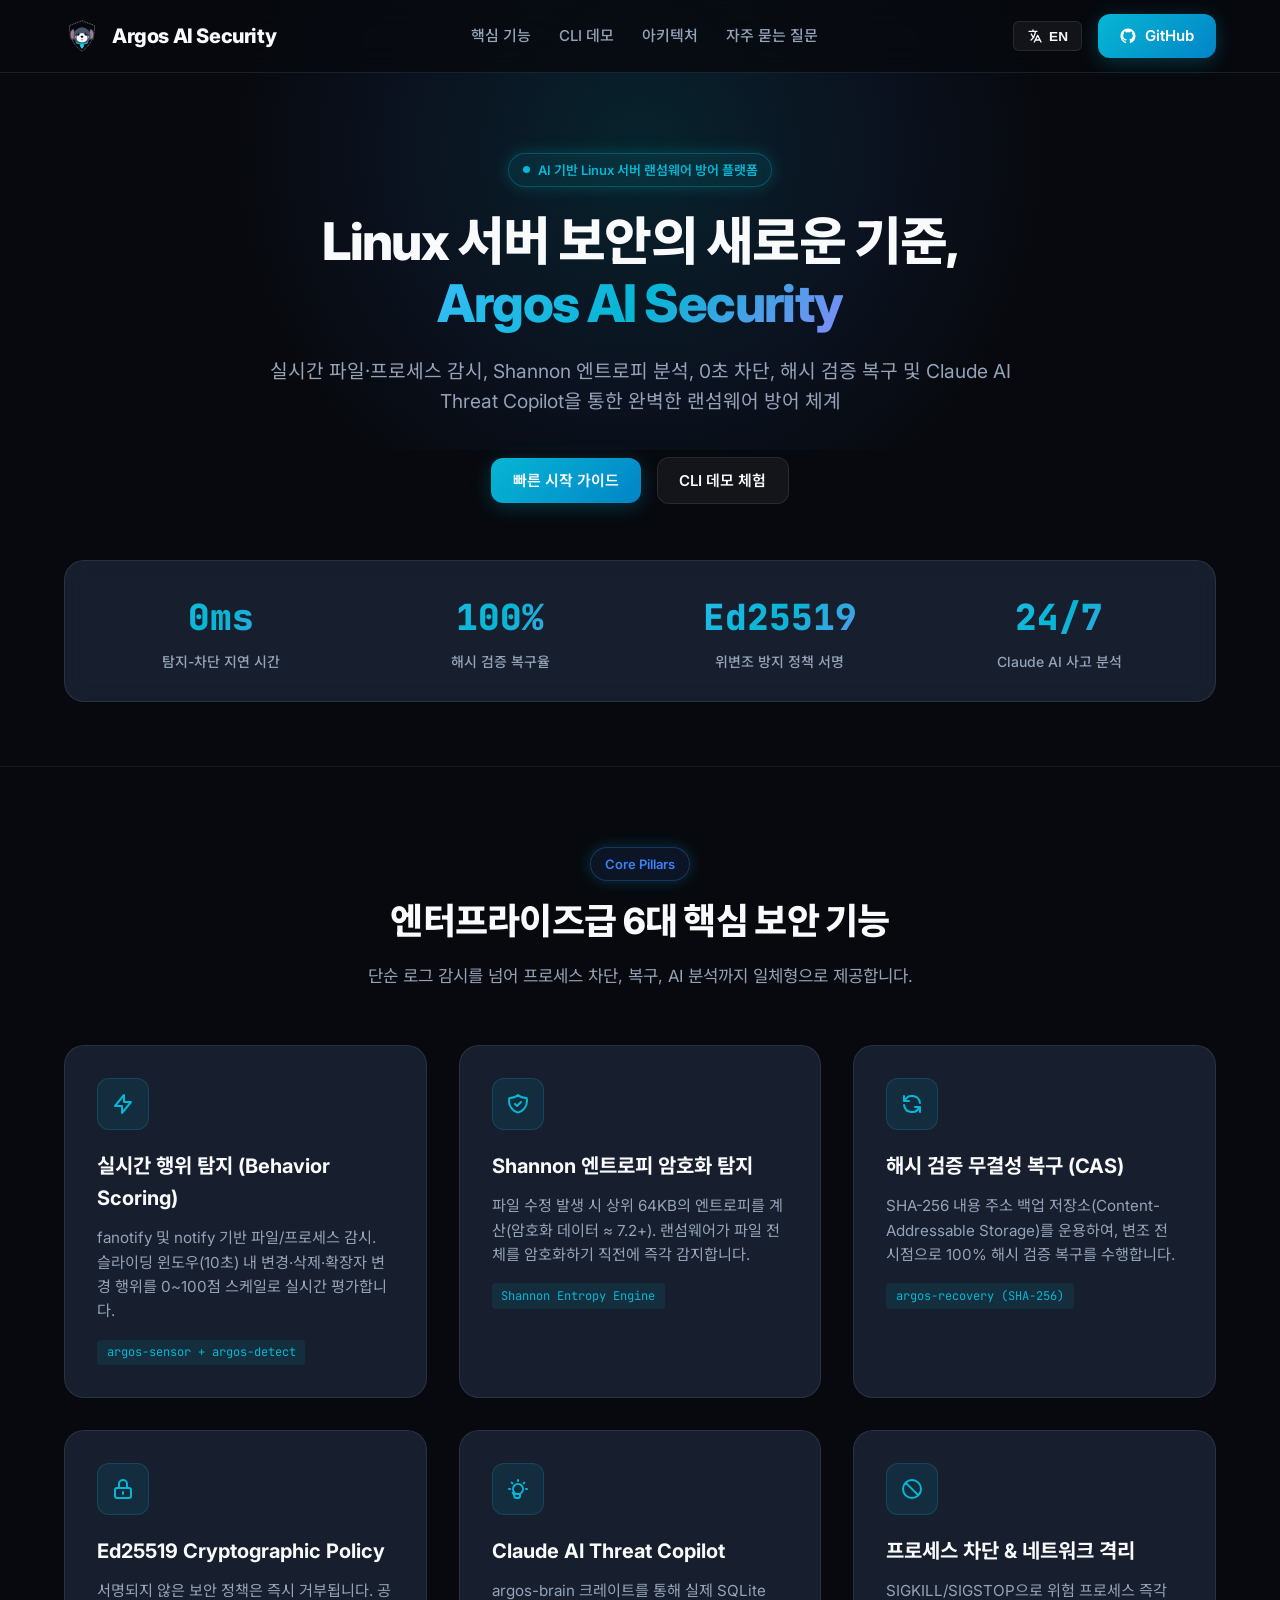
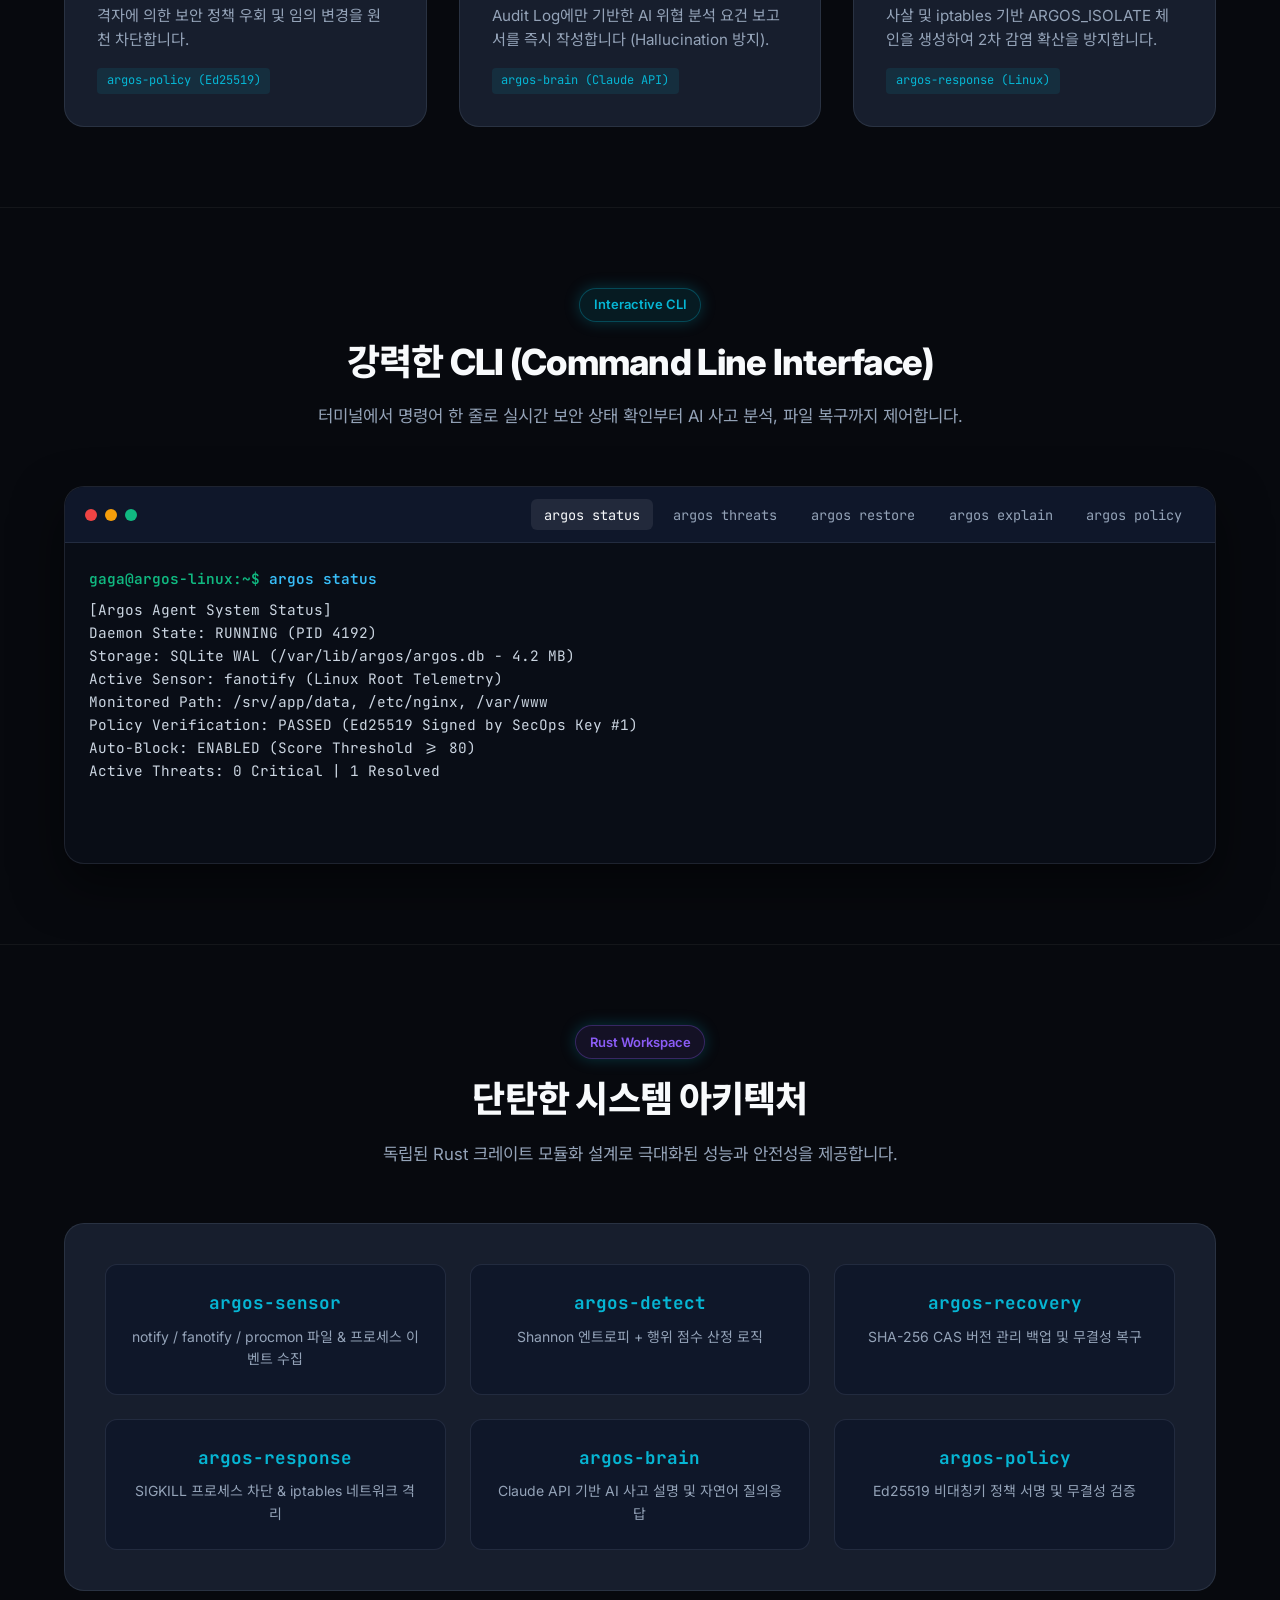
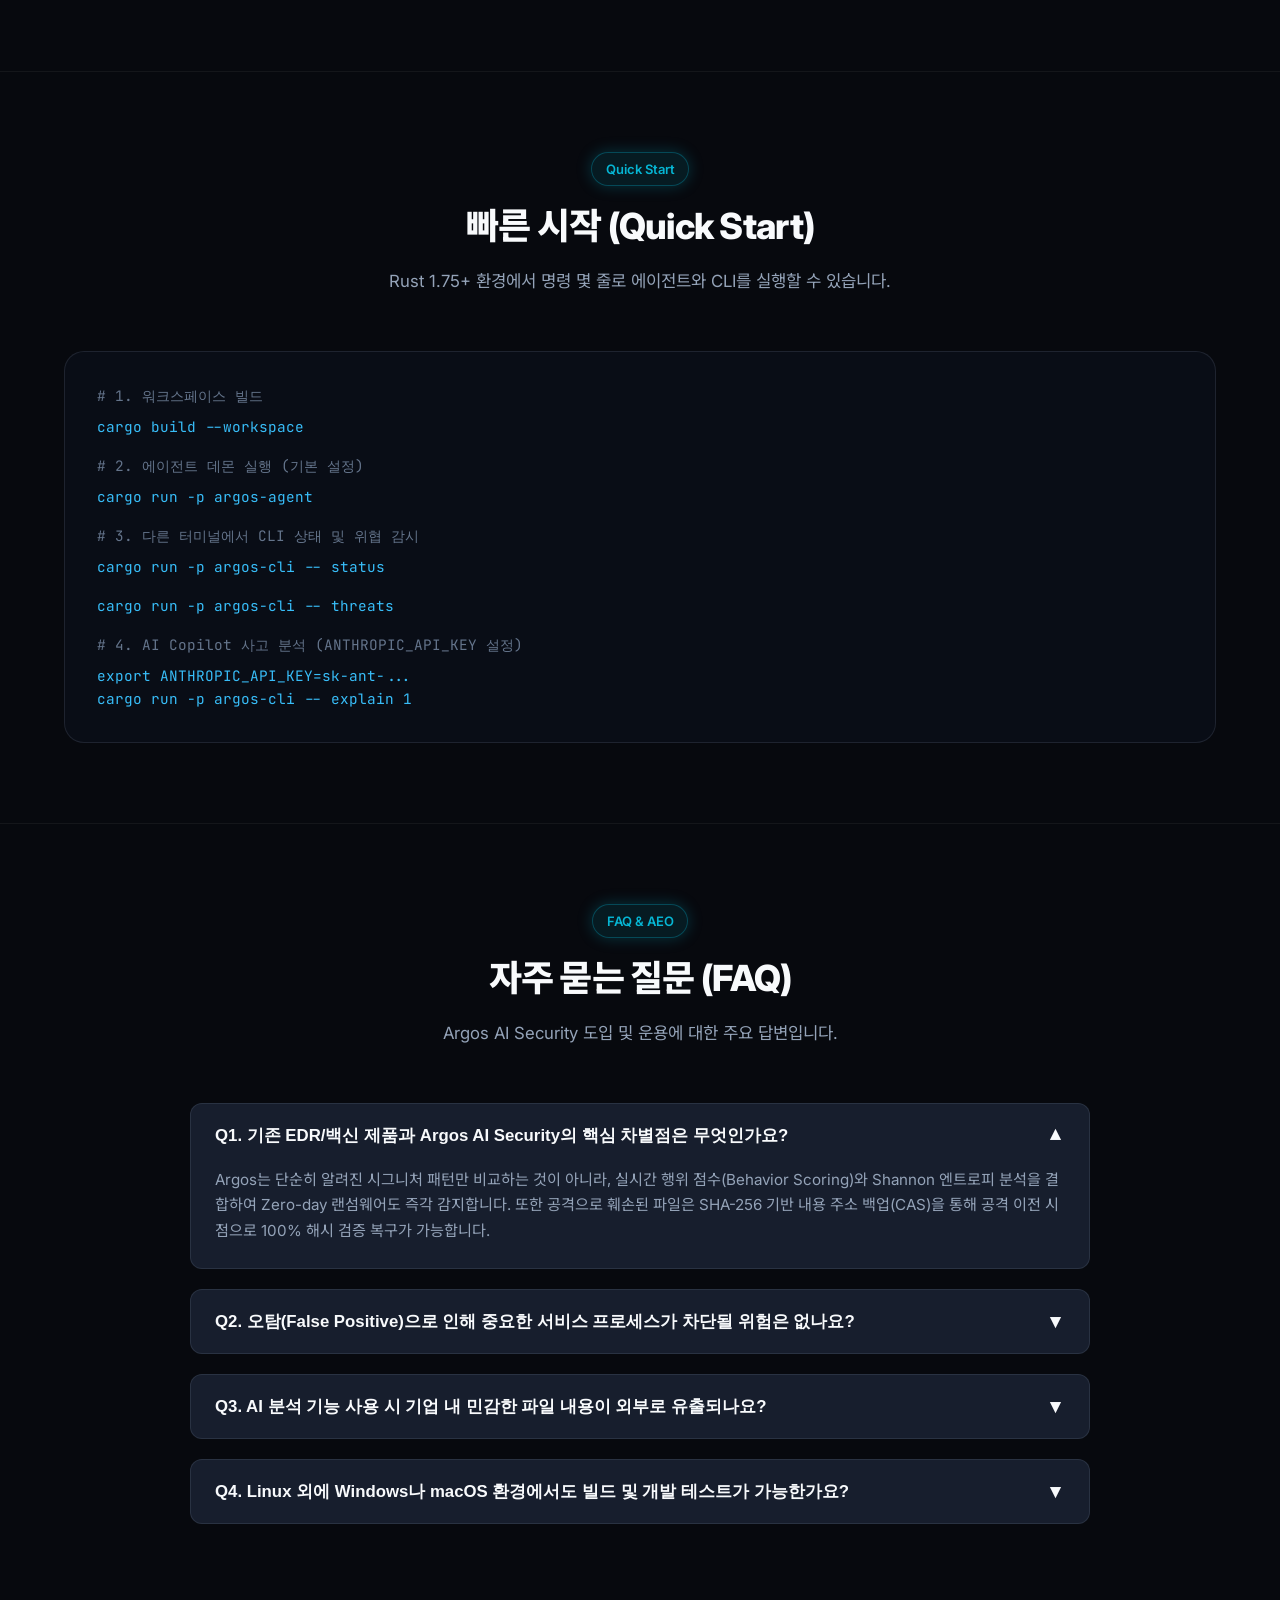
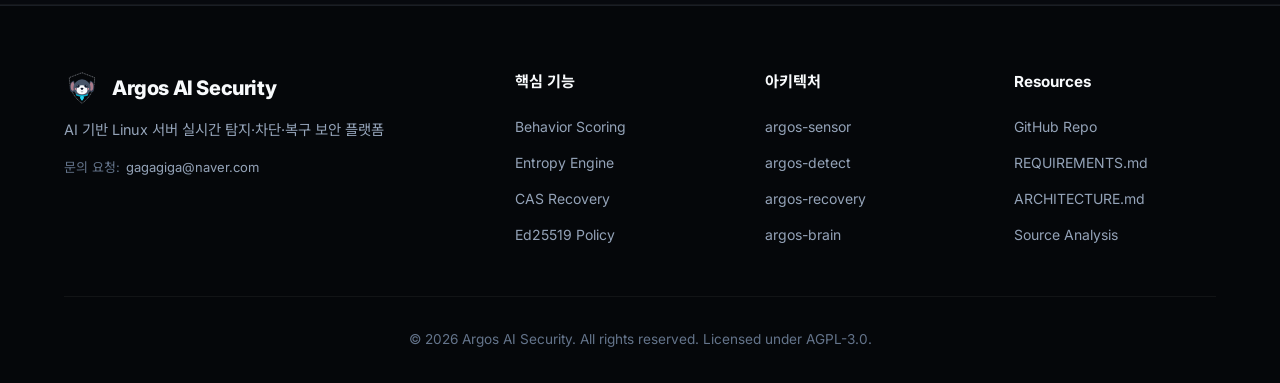
==== docs/index.html @ ebab9cae "feat(docs): add promotional landing page for GitHub Pages with SEO/AEO and multilingual support" ====
<!DOCTYPE html>
<html lang="ko">
<head>
  <meta charset="UTF-8">
  <meta name="viewport" content="width=device-width, initial-scale=1.0">
  
  <!-- Primary SEO Meta Tags -->
  <title>Argos AI Security | AI 기반 Linux 서버 보안 & 랜섬웨어 실시간 탐지·차단·복구 플랫폼</title>
  <meta name="title" content="Argos AI Security | AI 기반 Linux 서버 보안 & 랜섬웨어 실시간 탐지·차단·복구 플랫폼">
  <meta name="description" content="Argos AI Security는 실시간 행위 탐지, Shannon 엔트로피 분석, 해시 검증 무결성 복구, Ed25519 정책 서명 및 Claude AI Threat Copilot을 결합한 차세대 Linux 서버 보안 플랫폼입니다.">
  <meta name="keywords" content="Argos AI Security, Linux Server Security, Ransomware Defense, AI Cybersecurity, Behavior Scoring, Shannon Entropy, Content-Addressable Storage, Ed25519 Policy, Claude AI Copilot, Rust Security">
  <meta name="author" content="Argos AI Security Team">
  <meta name="robots" content="index, follow">
  <link rel="canonical" href="https://hkjang.github.io/ArgosAISecurity/">

  <!-- Favicon -->
  <link rel="icon" type="image/svg+xml" href="images/logo.svg">

  <!-- Open Graph / Facebook / LinkedIn (SEO) -->
  <meta property="og:type" content="website">
  <meta property="og:url" content="https://hkjang.github.io/ArgosAISecurity/">
  <meta property="og:title" content="Argos AI Security | AI 기반 Linux 서버 보안 & 랜섬웨어 실시간 탐지·차단·복구 플랫폼">
  <meta property="og:description" content="실시간 파일/프로세스 감시, Shannon 엔트로피 0초 탐지, 해시 검증 100% 복구 및 Claude AI Copilot 기반 Linux 서버 방어 시스템.">
  <meta property="og:image" content="https://hkjang.github.io/ArgosAISecurity/images/og-banner.jpg">
  <meta property="og:site_name" content="Argos AI Security">

  <!-- Twitter Card (SEO) -->
  <meta name="twitter:card" content="summary_large_image">
  <meta name="twitter:url" content="https://hkjang.github.io/ArgosAISecurity/">
  <meta name="twitter:title" content="Argos AI Security | AI 기반 Linux 서버 보안 플랫폼">
  <meta name="twitter:description" content="실시간 행위 탐지, Shannon 엔트로피 분석, 해시 검증 복구 및 Claude AI Threat Copilot으로 완벽한 랜섬웨어 방어를 구축하세요.">
  <meta name="twitter:image" content="https://hkjang.github.io/ArgosAISecurity/images/og-banner.jpg">

  <!-- Stylesheet -->
  <link rel="stylesheet" href="style.css">

  <!-- JSON-LD Structured Data (AEO & Search Engine Schema) -->
  <script type="application/ld+json">
  {
    "@context": "https://schema.org",
    "@graph": [
      {
        "@type": "SoftwareApplication",
        "name": "Argos AI Security",
        "operatingSystem": "Linux (Ubuntu, Debian, RHEL, CentOS, Rocky Linux)",
        "applicationCategory": "SecurityApplication",
        "description": "AI-powered Linux Server Security Platform for real-time ransomware detection, process termination, hash-verified file recovery, and AI copilot incident explanation.",
        "softwareVersion": "1.0.0",
        "license": "https://github.com/hkjang/ArgosAISecurity/blob/main/LICENSE",
        "offers": {
          "@type": "Offer",
          "price": "0",
          "priceCurrency": "USD"
        }
      },
      {
        "@type": "FAQPage",
        "mainEntity": [
          {
            "@type": "Question",
            "name": "기존 EDR/백신 제품과 Argos AI Security의 핵심 차별점은 무엇인가요?",
            "acceptedAnswer": {
              "@type": "Answer",
              "text": "Argos는 정적 시그니처 비교에 의존하지 않고, 실시간 행위 점수(Behavior Scoring)와 Shannon 엔트로피 분석을 결합하여 Zero-day 랜섬웨어도 즉각 감지합니다. 또한 변조된 파일은 SHA-256 CAS 저장소를 통해 변조 전 시점으로 100% 해시 검증 복구가 가능합니다."
            }
          },
          {
            "@type": "Question",
            "name": "오탐(False Positive)으로 인한 서비스 중단 방지 대책은 무엇인가요?",
            "acceptedAnswer": {
              "@type": "Answer",
              "text": "기본 설정은 auto_block=false(Dry-run)이며, 위험 점수가 80점 이상이고 검증된 PID가 식별된 경우에만 차단 조치가 실행됩니다. 시스템 핵심 PID 0에 대한 시그널 전송은 원천 차단됩니다."
            }
          },
          {
            "@type": "Question",
            "name": "AI 분석 기능 시 기업 내부 민감 데이터 유출 위험은 없나요?",
            "acceptedAnswer": {
              "@type": "Answer",
              "text": "argos-brain 모듈은 파일 본문 내용이 아닌 SQLite 감사 로그의 이벤트 유형, 변경 건수, 엔트로피 점수 등 메타데이터만을 요약하여 Claude API에 제공하므로 민감 정보 유출 위험이 없습니다."
            }
          }
        ]
      },
      {
        "@type": "Organization",
        "name": "Argos AI Security",
        "url": "https://hkjang.github.io/ArgosAISecurity/",
        "logo": "https://hkjang.github.io/ArgosAISecurity/images/logo.svg",
        "contactPoint": {
          "@type": "ContactPoint",
          "email": "gagagiga@naver.com",
          "contactType": "technical support"
        }
      }
    ]
  }
  </script>
</head>
<body>

  <!-- Glowing Background Effect -->
  <div class="bg-glow"></div>

  <!-- Header / Navigation -->
  <header>
    <div class="container nav-container">
      <a href="#" class="brand">
        <img src="images/logo.svg" alt="Argos AI Security Logo" width="36" height="36">
        <span>Argos AI Security</span>
      </a>

      <nav>
        <ul class="nav-links">
          <li><a href="#features" data-i18n="nav_features">핵심 기능</a></li>
          <li><a href="#cli-demo" data-i18n="nav_cli">CLI 데모</a></li>
          <li><a href="#architecture" data-i18n="nav_architecture">아키텍처</a></li>
          <li><a href="#faq" data-i18n="nav_faq">자주 묻는 질문</a></li>
        </ul>
      </nav>

      <div class="nav-actions">
        <button id="btn-lang-toggle" class="btn-lang" title="Toggle Language (KR / EN)">
          <svg width="16" height="16" fill="none" stroke="currentColor" viewBox="0 0 24 24"><path stroke-linecap="round" stroke-linejoin="round" stroke-width="2" d="M3 5h12M9 3v2m1.048 9.5A18.022 18.022 0 016.412 9m6.088 9h7M11 21l5-10 5 10M12.751 5C11.783 11.37 9.198 15.358 6 18.15"></path></svg>
          <span id="lang-text">EN</span>
        </button>
        <a href="https://github.com/hkjang/ArgosAISecurity" target="_blank" rel="noopener" class="btn-primary">
          <svg width="18" height="18" fill="currentColor" viewBox="0 0 24 24"><path fill-rule="evenodd" clip-rule="evenodd" d="M12 2C6.477 2 2 6.484 2 12.017c0 4.425 2.865 8.18 6.839 9.504.5.092.682-.217.682-.483 0-.237-.008-.868-.013-1.703-2.782.605-3.369-1.343-3.369-1.343-.454-1.158-1.11-1.466-1.11-1.466-.908-.62.069-.608.069-.608 1.003.07 1.53 1.032 1.53 1.032.892 1.53 2.341 1.088 2.91.832.092-.647.35-1.088.636-1.338-2.22-.253-4.555-1.113-4.555-4.951 0-1.093.39-1.988 1.029-2.688-.103-.253-.446-1.272.098-2.65 0 0 .84-.27 2.75 1.026A9.564 9.564 0 0112 6.844c.85.004 1.705.115 2.504.337 1.909-1.296 2.747-1.027 2.747-1.027.546 1.379.202 2.398.1 2.651.64.7 1.028 1.595 1.028 2.688 0 3.848-2.339 4.695-4.566 4.943.359.309.678.92.678 1.855 0 1.338-.012 2.419-.012 2.747 0 .268.18.58.688.482A10.019 10.019 0 0022 12.017C22 6.484 17.522 2 12 2z"></path></svg>
          GitHub
        </a>
      </div>
    </div>
  </header>

  <!-- Hero Section -->
  <main>
    <section class="hero">
      <div class="container">
        <div class="badge">
          <span class="badge-dot"></span>
          <span data-i18n="hero_badge">AI 기반 Linux 서버 랜섬웨어 방어 플랫폼</span>
        </div>

        <h1 data-i18n="hero_title">
          Linux 서버 보안의 새로운 기준,<br>
          <span class="text-gradient">Argos AI Security</span>
        </h1>

        <p class="subtitle" data-i18n="hero_subtitle">
          실시간 파일·프로세스 감시, Shannon 엔트로피 분석, 0초 차단, 해시 검증 복구 및 Claude AI Threat Copilot을 통한 완벽한 랜섬웨어 방어 체계
        </p>

        <div class="hero-cta">
          <a href="#quickstart" class="btn-primary" data-i18n="btn_quickstart">빠른 시작 가이드</a>
          <a href="#cli-demo" class="btn-secondary" data-i18n="btn_demo">CLI 데모 체험</a>
        </div>

        <!-- Metrics Bar -->
        <div class="metrics-bar">
          <div class="metric-item">
            <div class="metric-value text-gradient" data-i18n="metric_time">0ms</div>
            <div class="metric-label" data-i18n="metric_time_label">탐지-차단 지연 시간</div>
          </div>
          <div class="metric-item">
            <div class="metric-value text-gradient" data-i18n="metric_recovery">100%</div>
            <div class="metric-label" data-i18n="metric_recovery_label">해시 검증 복구율</div>
          </div>
          <div class="metric-item">
            <div class="metric-value text-gradient" data-i18n="metric_policy">Ed25519</div>
            <div class="metric-label" data-i18n="metric_policy_label">위변조 방지 정책 서명</div>
          </div>
          <div class="metric-item">
            <div class="metric-value text-gradient" data-i18n="metric_ai">24/7</div>
            <div class="metric-label" data-i18n="metric_ai_label">Claude AI 사고 분석</div>
          </div>
        </div>
      </div>
    </section>

    <!-- Core Features Grid Section -->
    <section id="features">
      <div class="container">
        <div class="section-header">
          <span class="badge" style="background: rgba(59, 130, 246, 0.1); color: var(--secondary); border-color: rgba(59, 130, 246, 0.3);">Core Pillars</span>
          <h2 class="section-title" data-i18n="sec_features_title">엔터프라이즈급 6대 핵심 보안 기능</h2>
          <p class="section-desc" data-i18n="sec_features_desc">단순 로그 감시를 넘어 프로세스 차단, 복구, AI 분석까지 일체형으로 제공합니다.</p>
        </div>

        <div class="features-grid">
          <!-- Feature 1 -->
          <div class="feature-card">
            <div class="feature-icon">
              <svg width="24" height="24" fill="none" stroke="currentColor" viewBox="0 0 24 24"><path stroke-linecap="round" stroke-linejoin="round" stroke-width="2" d="M13 10V3L4 14h7v7l9-11h-7z"></path></svg>
            </div>
            <h3 data-i18n="feat1_title">실시간 행위 탐지 (Behavior Scoring)</h3>
            <p data-i18n="feat1_desc">fanotify 및 notify 기반 파일/프로세스 감시. 슬라이딩 윈도우(10초) 내 변경·삭제·확장자 변경 행위를 0~100점 스케일로 실시간 평가합니다.</p>
            <span class="feature-tag">argos-sensor + argos-detect</span>
          </div>

          <!-- Feature 2 -->
          <div class="feature-card">
            <div class="feature-icon">
              <svg width="24" height="24" fill="none" stroke="currentColor" viewBox="0 0 24 24"><path stroke-linecap="round" stroke-linejoin="round" stroke-width="2" d="M9 12l2 2 4-4m5.618-4.016A11.955 11.955 0 0112 2.944a11.955 11.955 0 01-8.618 3.04A12.02 12.02 0 003 9c0 5.591 3.824 10.29 9 11.622 5.176-1.332 9-6.03 9-11.622 0-1.042-.133-2.052-.382-3.016z"></path></svg>
            </div>
            <h3 data-i18n="feat2_title">Shannon 엔트로피 암호화 탐지</h3>
            <p data-i18n="feat2_desc">파일 수정 발생 시 상위 64KB의 엔트로피를 계산(암호화 데이터 ≈ 7.2+). 랜섬웨어가 파일 전체를 암호화하기 직전에 즉각 감지합니다.</p>
            <span class="feature-tag">Shannon Entropy Engine</span>
          </div>

          <!-- Feature 3 -->
          <div class="feature-card">
            <div class="feature-icon">
              <svg width="24" height="24" fill="none" stroke="currentColor" viewBox="0 0 24 24"><path stroke-linecap="round" stroke-linejoin="round" stroke-width="2" d="M4 4v5h.582m15.356 2A8.001 8.001 0 004.582 9m0 0H9m11 11v-5h-.581m0 0a8.003 8.003 0 01-15.357-2m15.357 2H15"></path></svg>
            </div>
            <h3 data-i18n="feat3_title">해시 검증 무결성 복구 (CAS)</h3>
            <p data-i18n="feat3_desc">SHA-256 내용 주소 백업 저장소(Content-Addressable Storage)를 운용하여, 변조 전 시점으로 100% 해시 검증 복구를 수행합니다.</p>
            <span class="feature-tag">argos-recovery (SHA-256)</span>
          </div>

          <!-- Feature 4 -->
          <div class="feature-card">
            <div class="feature-icon">
              <svg width="24" height="24" fill="none" stroke="currentColor" viewBox="0 0 24 24"><path stroke-linecap="round" stroke-linejoin="round" stroke-width="2" d="M12 15v2m-6 4h12a2 2 0 002-2v-6a2 2 0 00-2-2H6a2 2 0 00-2 2v6a2 2 0 002 2zm10-10V7a4 4 0 00-8 0v4h8z"></path></svg>
            </div>
            <h3 data-i18n="feat4_title">Ed25519 Cryptographic Policy</h3>
            <p data-i18n="feat4_desc">서명되지 않은 보안 정책은 즉시 거부됩니다. 공격자에 의한 보안 정책 우회 및 임의 변경을 원천 차단합니다.</p>
            <span class="feature-tag">argos-policy (Ed25519)</span>
          </div>

          <!-- Feature 5 -->
          <div class="feature-card">
            <div class="feature-icon">
              <svg width="24" height="24" fill="none" stroke="currentColor" viewBox="0 0 24 24"><path stroke-linecap="round" stroke-linejoin="round" stroke-width="2" d="M9.663 17h4.673M12 3v1m6.364 1.636l-.707.707M21 12h-1M4 12H3m3.343-5.657l-.707-.707m2.828 9.9a5 5 0 117.072 0l-.548.547A3.374 3.374 0 0014 18.469V19a2 2 0 01-2 2h-1.686a2 2 0 01-1.996-1.854l-.066-.677a3.374 3.374 0 00-1.042-2.127l-.547-.547z"></path></svg>
            </div>
            <h3 data-i18n="feat5_title">Claude AI Threat Copilot</h3>
            <p data-i18n="feat5_desc">argos-brain 크레이트를 통해 실제 SQLite Audit Log에만 기반한 AI 위협 분석 요건 보고서를 즉시 작성합니다 (Hallucination 방지).</p>
            <span class="feature-tag">argos-brain (Claude API)</span>
          </div>

          <!-- Feature 6 -->
          <div class="feature-card">
            <div class="feature-icon">
              <svg width="24" height="24" fill="none" stroke="currentColor" viewBox="0 0 24 24"><path stroke-linecap="round" stroke-linejoin="round" stroke-width="2" d="M18.364 18.364A9 9 0 005.636 5.636m12.728 12.728A9 9 0 015.636 5.636m12.728 12.728L5.636 5.636"></path></svg>
            </div>
            <h3 data-i18n="feat6_title">프로세스 차단 & 네트워크 격리</h3>
            <p data-i18n="feat6_desc">SIGKILL/SIGSTOP으로 위험 프로세스 즉각 사살 및 iptables 기반 ARGOS_ISOLATE 체인을 생성하여 2차 감염 확산을 방지합니다.</p>
            <span class="feature-tag">argos-response (Linux)</span>
          </div>
        </div>
      </div>
    </section>

    <!-- Interactive CLI Simulator Section -->
    <section id="cli-demo">
      <div class="container">
        <div class="section-header">
          <span class="badge">Interactive CLI</span>
          <h2 class="section-title" data-i18n="sec_cli_title">강력한 CLI (Command Line Interface)</h2>
          <p class="section-desc" data-i18n="sec_cli_desc">터미널에서 명령어 한 줄로 실시간 보안 상태 확인부터 AI 사고 분석, 파일 복구까지 제어합니다.</p>
        </div>

        <div class="cli-container">
          <div class="cli-header">
            <div class="window-dots">
              <span class="dot red"></span>
              <span class="dot yellow"></span>
              <span class="dot green"></span>
            </div>
            <div class="cli-tabs">
              <button class="cli-tab active" data-cli="status">argos status</button>
              <button class="cli-tab" data-cli="threats">argos threats</button>
              <button class="cli-tab" data-cli="restore">argos restore</button>
              <button class="cli-tab" data-cli="explain">argos explain</button>
              <button class="cli-tab" data-cli="policy">argos policy</button>
            </div>
          </div>

          <div class="cli-body" id="cli-output-container">
            <div><span class="cli-prompt">gaga@argos-linux:~$</span> <span class="cli-cmd">argos status</span></div>
            <div class="cli-output">[Argos Agent System Status]
Daemon State: RUNNING (PID 4192)
Storage: SQLite WAL (/var/lib/argos/argos.db - 4.2 MB)
Active Sensor: fanotify (Linux Root Telemetry)
Monitored Path: /srv/app/data, /etc/nginx, /var/www
Policy Verification: PASSED (Ed25519 Signed by SecOps Key #1)
Auto-Block: ENABLED (Score Threshold >= 80)
Active Threats: 0 Critical | 1 Resolved</div>
          </div>
        </div>
      </div>
    </section>

    <!-- System Architecture Diagram Section -->
    <section id="architecture">
      <div class="container">
        <div class="section-header">
          <span class="badge" style="background: rgba(139, 92, 246, 0.1); color: var(--accent-purple); border-color: rgba(139, 92, 246, 0.3);">Rust Workspace</span>
          <h2 class="section-title" data-i18n="sec_arch_title">탄탄한 시스템 아키텍처</h2>
          <p class="section-desc" data-i18n="sec_arch_desc">독립된 Rust 크레이트 모듈화 설계로 극대화된 성능과 안전성을 제공합니다.</p>
        </div>

        <div class="arch-diagram">
          <div class="arch-node">
            <h4 data-i18n="arch_sensor">argos-sensor</h4>
            <p data-i18n="arch_sensor_desc">notify / fanotify / procmon 파일 & 프로세스 이벤트 수집</p>
          </div>

          <div class="arch-node">
            <h4 data-i18n="arch_detect">argos-detect</h4>
            <p data-i18n="arch_detect_desc">Shannon 엔트로피 + 행위 점수 산정 로직</p>
          </div>

          <div class="arch-node">
            <h4 data-i18n="arch_recovery">argos-recovery</h4>
            <p data-i18n="arch_recovery_desc">SHA-256 CAS 버전 관리 백업 및 무결성 복구</p>
          </div>

          <div class="arch-node">
            <h4 data-i18n="arch_response">argos-response</h4>
            <p data-i18n="arch_response_desc">SIGKILL 프로세스 차단 & iptables 네트워크 격리</p>
          </div>

          <div class="arch-node">
            <h4 data-i18n="arch_brain">argos-brain</h4>
            <p data-i18n="arch_brain_desc">Claude API 기반 AI 사고 설명 및 자연어 질의응답</p>
          </div>

          <div class="arch-node">
            <h4 data-i18n="arch_policy">argos-policy</h4>
            <p data-i18n="arch_policy_desc">Ed25519 비대칭키 정책 서명 및 무결성 검증</p>
          </div>
        </div>
      </div>
    </section>

    <!-- Quickstart Code Section -->
    <section id="quickstart">
      <div class="container">
        <div class="section-header">
          <span class="badge">Quick Start</span>
          <h2 class="section-title">빠른 시작 (Quick Start)</h2>
          <p class="section-desc">Rust 1.75+ 환경에서 명령 몇 줄로 에이전트와 CLI를 실행할 수 있습니다.</p>
        </div>

        <div style="background: #090d16; border: 1px solid var(--border-color); border-radius: var(--radius-lg); padding: 2rem; font-family: var(--font-mono); font-size: 0.9rem; color: #e2e8f0; overflow-x: auto;">
          <div style="color: var(--text-dim); margin-bottom: 0.5rem;"># 1. 워크스페이스 빌드</div>
          <div style="color: #38bdf8; margin-bottom: 1rem;">cargo build --workspace</div>

          <div style="color: var(--text-dim); margin-bottom: 0.5rem;"># 2. 에이전트 데몬 실행 (기본 설정)</div>
          <div style="color: #38bdf8; margin-bottom: 1rem;">cargo run -p argos-agent</div>

          <div style="color: var(--text-dim); margin-bottom: 0.5rem;"># 3. 다른 터미널에서 CLI 상태 및 위협 감시</div>
          <div style="color: #38bdf8; margin-bottom: 1rem;">cargo run -p argos-cli -- status</div>
          <div style="color: #38bdf8; margin-bottom: 1rem;">cargo run -p argos-cli -- threats</div>

          <div style="color: var(--text-dim); margin-bottom: 0.5rem;"># 4. AI Copilot 사고 분석 (ANTHROPIC_API_KEY 설정)</div>
          <div style="color: #38bdf8;">export ANTHROPIC_API_KEY=sk-ant-...</div>
          <div style="color: #38bdf8;">cargo run -p argos-cli -- explain 1</div>
        </div>
      </div>
    </section>

    <!-- FAQ Accordion Section (AEO Target) -->
    <section id="faq">
      <div class="container">
        <div class="section-header">
          <span class="badge">FAQ & AEO</span>
          <h2 class="section-title" data-i18n="sec_faq_title">자주 묻는 질문 (FAQ)</h2>
          <p class="section-desc" data-i18n="sec_faq_desc">Argos AI Security 도입 및 운용에 대한 주요 답변입니다.</p>
        </div>

        <div class="faq-grid">
          <!-- Q1 -->
          <div class="faq-item active">
            <button class="faq-question">
              <span data-i18n="faq1_q">Q1. 기존 EDR/백신 제품과 Argos AI Security의 핵심 차별점은 무엇인가요?</span>
              <span class="faq-icon">▼</span>
            </button>
            <div class="faq-answer" data-i18n="faq1_a">
              Argos는 단순히 알려진 시그니처 패턴만 비교하는 것이 아니라, 실시간 행위 점수(Behavior Scoring)와 Shannon 엔트로피 분석을 결합하여 Zero-day 랜섬웨어도 즉각 감지합니다. 또한 공격으로 훼손된 파일은 SHA-256 기반 내용 주소 백업(CAS)을 통해 공격 이전 시점으로 100% 해시 검증 복구가 가능합니다.
            </div>
          </div>

          <!-- Q2 -->
          <div class="faq-item">
            <button class="faq-question">
              <span data-i18n="faq2_q">Q2. 오탐(False Positive)으로 인해 중요한 서비스 프로세스가 차단될 위험은 없나요?</span>
              <span class="faq-icon">▼</span>
            </button>
            <div class="faq-answer" data-i18n="faq2_a">
              Argos는 안정성을 최우선으로 설계되었습니다. 기본 정책은 auto_block=false(Dry-run 모드)이며, 오탐 방지를 위해 위험 점수가 80점 이상이고 확실한 원인 pid가 식별된 경우에만 차단 조치를 수행합니다. 또한 시스템 핵심 프로세스(pid 0 등)에 대한 시그널 전송은 원천적으로 거부됩니다.
            </div>
          </div>

          <!-- Q3 -->
          <div class="faq-item">
            <button class="faq-question">
              <span data-i18n="faq3_q">Q3. AI 분석 기능 사용 시 기업 내 민감한 파일 내용이 외부로 유출되나요?</span>
              <span class="faq-icon">▼</span>
            </button>
            <div class="faq-answer" data-i18n="faq3_a">
              전혀 유출되지 않습니다. argos-brain 크레이트는 실제 파일 내용이 아닌, SQLite 감사 로그에 기록된 파일 이벤트 유형, 변경 비율, 엔트로피 점수 등 메타데이터만을 요약하여 Claude API로 전달합니다 (Hallucination 방지 및 보안 준수).
            </div>
          </div>

          <!-- Q4 -->
          <div class="faq-item">
            <button class="faq-question">
              <span data-i18n="faq4_q">Q4. Linux 외에 Windows나 macOS 환경에서도 빌드 및 개발 테스트가 가능한가요?</span>
              <span class="faq-icon">▼</span>
            </button>
            <div class="faq-answer" data-i18n="faq4_a">
              네, 전체 워크스페이스는 Windows/macOS 환경에서도 컴파일 및 테스트가 지원됩니다. 크로스 플랫폼 파일 센서(notify)가 제공되며, Linux 전용 기능(fanotify, process kill, iptables)은 #[cfg(target_os = "linux")]로 안전하게 격리되어 있습니다.
            </div>
          </div>
        </div>
      </div>
    </section>
  </main>

  <!-- Footer & Contact Section -->
  <footer>
    <div class="container">
      <div class="footer-grid">
        <div class="footer-brand">
          <a href="#" class="brand">
            <img src="images/logo.svg" alt="Argos AI Security Logo" width="32" height="32">
            <span>Argos AI Security</span>
          </a>
          <p data-i18n="footer_tagline">AI 기반 Linux 서버 실시간 탐지·차단·복구 보안 플랫폼</p>
          
          <!-- Subtle Contact Link requested by user -->
          <div class="contact-inquiry">
            <span data-i18n="footer_quick_inquiry">문의 요청:</span>
            <a href="mailto:gagagiga@naver.com">gagagiga@naver.com</a>
          </div>
        </div>

        <div class="footer-col">
          <h5 data-i18n="nav_features">핵심 기능</h5>
          <ul class="footer-links">
            <li><a href="#features">Behavior Scoring</a></li>
            <li><a href="#features">Entropy Engine</a></li>
            <li><a href="#features">CAS Recovery</a></li>
            <li><a href="#features">Ed25519 Policy</a></li>
          </ul>
        </div>

        <div class="footer-col">
          <h5 data-i18n="nav_architecture">아키텍처</h5>
          <ul class="footer-links">
            <li><a href="#architecture">argos-sensor</a></li>
            <li><a href="#architecture">argos-detect</a></li>
            <li><a href="#architecture">argos-recovery</a></li>
            <li><a href="#architecture">argos-brain</a></li>
          </ul>
        </div>

        <div class="footer-col">
          <h5>Resources</h5>
          <ul class="footer-links">
            <li><a href="https://github.com/hkjang/ArgosAISecurity" target="_blank" rel="noopener">GitHub Repo</a></li>
            <li><a href="REQUIREMENTS.md" target="_blank">REQUIREMENTS.md</a></li>
            <li><a href="ARCHITECTURE.md" target="_blank">ARCHITECTURE.md</a></li>
            <li><a href="SOURCE_CODE_ANALYSIS.md" target="_blank">Source Analysis</a></li>
          </ul>
        </div>
      </div>

      <div class="footer-bottom">
        <p data-i18n="footer_rights">© 2026 Argos AI Security. All rights reserved. Licensed under AGPL-3.0.</p>
      </div>
    </div>
  </footer>

  <!-- App Script -->
  <script src="app.js"></script>
</body>
</html>
---- docs/style.css ----
/* Argos AI Security - Promotional & Documentation Stylesheet */
@import url('https://fonts.googleapis.com/css2?family=Inter:wght@300;400;500;600;700;800&family=JetBrains+Mono:wght@400;500;600&family=Noto+Sans+KR:wght@300;400;500;700;800&display=swap');

:root {
  --bg-dark: #07090e;
  --bg-surface: #0f172a;
  --bg-card: rgba(30, 41, 59, 0.7);
  --bg-card-hover: rgba(47, 63, 90, 0.8);
  --border-color: rgba(148, 163, 184, 0.15);
  --border-glow: rgba(6, 182, 212, 0.4);
  
  --primary: #06b6d4;
  --primary-glow: rgba(6, 182, 212, 0.25);
  --primary-hover: #22d3ee;
  
  --secondary: #3b82f6;
  --secondary-glow: rgba(59, 130, 246, 0.25);
  
  --accent-green: #10b981;
  --accent-red: #f43f5e;
  --accent-purple: #8b5cf6;
  --accent-amber: #f59e0b;

  --text-main: #f8fafc;
  --text-muted: #94a3b8;
  --text-dim: #64748b;
  
  --font-sans: 'Inter', 'Noto Sans KR', -apple-system, BlinkMacSystemFont, sans-serif;
  --font-mono: 'JetBrains Mono', monospace;

  --max-width: 1200px;
  --radius-sm: 6px;
  --radius-md: 12px;
  --radius-lg: 20px;
  --transition: all 0.3s cubic-bezier(0.4, 0, 0.2, 1);
}

/* Light Theme Variables */
[data-theme="light"] {
  --bg-dark: #f8fafc;
  --bg-surface: #ffffff;
  --bg-card: rgba(241, 245, 249, 0.8);
  --bg-card-hover: rgba(226, 232, 240, 0.9);
  --border-color: rgba(100, 116, 139, 0.2);
  --text-main: #0f172a;
  --text-muted: #475569;
  --text-dim: #94a3b8;
}

* {
  margin: 0;
  padding: 0;
  box-sizing: border-box;
}

html {
  scroll-behavior: smooth;
  font-size: 16px;
}

body {
  font-family: var(--font-sans);
  background-color: var(--bg-dark);
  color: var(--text-main);
  line-height: 1.6;
  overflow-x: hidden;
  position: relative;
}

/* Background Glowing Elements */
.bg-glow {
  position: absolute;
  top: -150px;
  left: 50%;
  transform: translateX(-50%);
  width: 1000px;
  height: 600px;
  background: radial-gradient(circle, rgba(6, 182, 212, 0.15) 0%, rgba(59, 130, 246, 0.08) 40%, rgba(7, 9, 14, 0) 70%);
  pointer-events: none;
  z-index: 0;
}

/* Utility Classes */
.container {
  max-width: var(--max-width);
  margin: 0 auto;
  padding: 0 1.5rem;
  position: relative;
  z-index: 1;
}

.text-gradient {
  background: linear-gradient(135deg, #38bdf8 0%, #06b6d4 50%, #818cf8 100%);
  -webkit-background-clip: text;
  -webkit-text-fill-color: transparent;
}

.text-gradient-red {
  background: linear-gradient(135deg, #fb7185 0%, #f43f5e 50%, #e11d48 100%);
  -webkit-background-clip: text;
  -webkit-text-fill-color: transparent;
}

.badge {
  display: inline-flex;
  align-items: center;
  gap: 0.5rem;
  padding: 0.35rem 0.85rem;
  border-radius: 9999px;
  font-size: 0.8125rem;
  font-weight: 600;
  background: rgba(6, 182, 212, 0.1);
  color: var(--primary);
  border: 1px solid rgba(6, 182, 212, 0.3);
  box-shadow: 0 0 15px var(--primary-glow);
}

.badge-dot {
  width: 7px;
  height: 7px;
  border-radius: 50%;
  background-color: var(--primary);
  animation: pulse-dot 1.5s infinite;
}

@keyframes pulse-dot {
  0%, 100% { transform: scale(1); opacity: 1; }
  50% { transform: scale(1.4); opacity: 0.6; }
}

/* Header & Nav */
header {
  position: sticky;
  top: 0;
  z-index: 100;
  backdrop-filter: blur(16px);
  -webkit-backdrop-filter: blur(16px);
  background: rgba(7, 9, 14, 0.8);
  border-bottom: 1px solid var(--border-color);
  transition: var(--transition);
}

.nav-container {
  display: flex;
  align-items: center;
  justify-content: space-between;
  height: 72px;
}

.brand {
  display: flex;
  align-items: center;
  gap: 0.75rem;
  text-decoration: none;
  color: var(--text-main);
  font-weight: 800;
  font-size: 1.25rem;
  letter-spacing: -0.02em;
}

.brand img {
  width: 36px;
  height: 36px;
}

.nav-links {
  display: flex;
  align-items: center;
  gap: 1.75rem;
  list-style: none;
}

.nav-links a {
  text-decoration: none;
  color: var(--text-muted);
  font-size: 0.9375rem;
  font-weight: 500;
  transition: var(--transition);
}

.nav-links a:hover {
  color: var(--primary);
}

.nav-actions {
  display: flex;
  align-items: center;
  gap: 1rem;
}

.btn-lang {
  background: rgba(255, 255, 255, 0.05);
  border: 1px solid var(--border-color);
  color: var(--text-main);
  padding: 0.4rem 0.8rem;
  border-radius: var(--radius-sm);
  font-size: 0.85rem;
  font-weight: 600;
  cursor: pointer;
  display: flex;
  align-items: center;
  gap: 0.4rem;
  transition: var(--transition);
}

.btn-lang:hover {
  background: rgba(6, 182, 212, 0.15);
  border-color: var(--primary);
}

.btn-primary {
  display: inline-flex;
  align-items: center;
  justify-content: center;
  gap: 0.5rem;
  background: linear-gradient(135deg, var(--primary) 0%, #0284c7 100%);
  color: #ffffff;
  padding: 0.65rem 1.35rem;
  border-radius: var(--radius-md);
  font-size: 0.9375rem;
  font-weight: 600;
  text-decoration: none;
  border: none;
  cursor: pointer;
  box-shadow: 0 4px 20px var(--primary-glow);
  transition: var(--transition);
}

.btn-primary:hover {
  transform: translateY(-2px);
  box-shadow: 0 6px 25px rgba(6, 182, 212, 0.4);
}

.btn-secondary {
  display: inline-flex;
  align-items: center;
  justify-content: center;
  gap: 0.5rem;
  background: rgba(255, 255, 255, 0.05);
  border: 1px solid var(--border-color);
  color: var(--text-main);
  padding: 0.65rem 1.35rem;
  border-radius: var(--radius-md);
  font-size: 0.9375rem;
  font-weight: 600;
  text-decoration: none;
  cursor: pointer;
  transition: var(--transition);
}

.btn-secondary:hover {
  background: rgba(255, 255, 255, 0.1);
  border-color: var(--text-muted);
}

/* Hero Section */
.hero {
  padding: 5rem 0 4rem;
  text-align: center;
}

.hero h1 {
  font-size: 3.25rem;
  font-weight: 800;
  line-height: 1.2;
  margin: 1.5rem 0 1.25rem;
  letter-spacing: -0.03em;
}

.hero p.subtitle {
  font-size: 1.2rem;
  color: var(--text-muted);
  max-width: 800px;
  margin: 0 auto 2.5rem;
  font-weight: 400;
}

.hero-cta {
  display: flex;
  align-items: center;
  justify-content: center;
  gap: 1rem;
  margin-bottom: 3.5rem;
  flex-wrap: wrap;
}

/* Hero Metrics Bar */
.metrics-bar {
  display: grid;
  grid-template-columns: repeat(4, 1fr);
  gap: 1.5rem;
  background: var(--bg-card);
  border: 1px solid var(--border-color);
  backdrop-filter: blur(12px);
  padding: 1.75rem;
  border-radius: var(--radius-lg);
  margin-top: 2rem;
}

.metric-item {
  text-align: center;
}

.metric-value {
  font-size: 2.25rem;
  font-weight: 800;
  color: var(--primary);
  font-family: var(--font-mono);
  margin-bottom: 0.25rem;
}

.metric-label {
  font-size: 0.875rem;
  color: var(--text-muted);
  font-weight: 500;
}

/* Section Common */
section {
  padding: 5rem 0;
  border-bottom: 1px solid rgba(255, 255, 255, 0.05);
}

.section-header {
  text-align: center;
  max-width: 700px;
  margin: 0 auto 3.5rem;
}

.section-title {
  font-size: 2.25rem;
  font-weight: 800;
  margin-top: 0.75rem;
  letter-spacing: -0.02em;
}

.section-desc {
  font-size: 1.05rem;
  color: var(--text-muted);
  margin-top: 0.75rem;
}

/* Features Grid */
.features-grid {
  display: grid;
  grid-template-columns: repeat(auto-fit, minmax(340px, 1fr));
  gap: 2rem;
}

.feature-card {
  background: var(--bg-card);
  border: 1px solid var(--border-color);
  border-radius: var(--radius-lg);
  padding: 2rem;
  transition: var(--transition);
  position: relative;
  overflow: hidden;
}

.feature-card::before {
  content: '';
  position: absolute;
  top: 0;
  left: 0;
  width: 100%;
  height: 3px;
  background: linear-gradient(90deg, transparent, var(--primary), transparent);
  opacity: 0;
  transition: var(--transition);
}

.feature-card:hover {
  transform: translateY(-5px);
  border-color: var(--border-glow);
  box-shadow: 0 10px 30px rgba(6, 182, 212, 0.1);
}

.feature-card:hover::before {
  opacity: 1;
}

.feature-icon {
  width: 52px;
  height: 52px;
  border-radius: var(--radius-md);
  background: rgba(6, 182, 212, 0.1);
  border: 1px solid rgba(6, 182, 212, 0.2);
  display: flex;
  align-items: center;
  justify-content: center;
  color: var(--primary);
  font-size: 1.5rem;
  margin-bottom: 1.25rem;
}

.feature-card h3 {
  font-size: 1.25rem;
  font-weight: 700;
  margin-bottom: 0.75rem;
}

.feature-card p {
  color: var(--text-muted);
  font-size: 0.95rem;
  line-height: 1.6;
}

.feature-tag {
  display: inline-block;
  font-size: 0.75rem;
  font-family: var(--font-mono);
  color: var(--primary);
  background: rgba(6, 182, 212, 0.1);
  padding: 0.2rem 0.6rem;
  border-radius: 4px;
  margin-top: 1rem;
}

/* Interactive CLI Demo Section */
.cli-container {
  background: #090d16;
  border: 1px solid var(--border-color);
  border-radius: var(--radius-lg);
  overflow: hidden;
  box-shadow: 0 20px 50px rgba(0, 0, 0, 0.5);
}

.cli-header {
  background: #0f172a;
  padding: 0.75rem 1.25rem;
  display: flex;
  align-items: center;
  justify-content: space-between;
  border-bottom: 1px solid var(--border-color);
}

.window-dots {
  display: flex;
  gap: 8px;
}

.dot {
  width: 12px;
  height: 12px;
  border-radius: 50%;
}
.dot.red { background: #ef4444; }
.dot.yellow { background: #f59e0b; }
.dot.green { background: #10b981; }

.cli-tabs {
  display: flex;
  gap: 0.5rem;
}

.cli-tab {
  background: transparent;
  border: none;
  color: var(--text-muted);
  font-family: var(--font-mono);
  font-size: 0.85rem;
  padding: 0.4rem 0.8rem;
  border-radius: var(--radius-sm);
  cursor: pointer;
  transition: var(--transition);
}

.cli-tab.active, .cli-tab:hover {
  background: rgba(255, 255, 255, 0.08);
  color: var(--text-main);
}

.cli-body {
  padding: 1.5rem;
  font-family: var(--font-mono);
  font-size: 0.9rem;
  line-height: 1.6;
  color: #e2e8f0;
  min-height: 320px;
  max-height: 480px;
  overflow-y: auto;
}

.cli-prompt {
  color: var(--accent-green);
  font-weight: 600;
}

.cli-cmd {
  color: #38bdf8;
  font-weight: 600;
}

.cli-output {
  margin-top: 0.5rem;
  margin-bottom: 1.5rem;
  white-space: pre-wrap;
  color: #cbd5e1;
}

.cli-highlight-critical {
  color: #f43f5e;
  font-weight: bold;
}
.cli-highlight-success {
  color: #10b981;
  font-weight: bold;
}
.cli-highlight-info {
  color: #38bdf8;
}

/* Architecture Flowchart */
.arch-diagram {
  background: var(--bg-card);
  border: 1px solid var(--border-color);
  border-radius: var(--radius-lg);
  padding: 2.5rem;
  display: grid;
  grid-template-columns: repeat(3, 1fr);
  gap: 1.5rem;
  position: relative;
}

.arch-node {
  background: rgba(15, 23, 42, 0.9);
  border: 1px solid var(--border-color);
  border-radius: var(--radius-md);
  padding: 1.5rem;
  text-align: center;
  transition: var(--transition);
}

.arch-node:hover {
  border-color: var(--primary);
  box-shadow: 0 0 20px var(--primary-glow);
}

.arch-node h4 {
  font-size: 1.1rem;
  color: var(--primary);
  margin-bottom: 0.5rem;
  font-family: var(--font-mono);
}

.arch-node p {
  font-size: 0.875rem;
  color: var(--text-muted);
}

/* FAQ Accordion */
.faq-grid {
  display: grid;
  gap: 1.25rem;
  max-width: 900px;
  margin: 0 auto;
}

.faq-item {
  background: var(--bg-card);
  border: 1px solid var(--border-color);
  border-radius: var(--radius-md);
  overflow: hidden;
  transition: var(--transition);
}

.faq-question {
  width: 100%;
  text-align: left;
  padding: 1.25rem 1.5rem;
  background: transparent;
  border: none;
  color: var(--text-main);
  font-size: 1.05rem;
  font-weight: 600;
  display: flex;
  align-items: center;
  justify-content: space-between;
  cursor: pointer;
}

.faq-question:hover {
  color: var(--primary);
}

.faq-icon {
  font-size: 1.2rem;
  transition: transform 0.3s ease;
}

.faq-item.active .faq-icon {
  transform: rotate(180deg);
}

.faq-answer {
  max-height: 0;
  overflow: hidden;
  transition: max-height 0.3s cubic-bezier(0, 1, 0, 1);
  padding: 0 1.5rem;
  color: var(--text-muted);
  font-size: 0.95rem;
  line-height: 1.7;
}

.faq-item.active .faq-answer {
  max-height: 500px;
  padding: 0 1.5rem 1.5rem;
  transition: max-height 0.3s ease-in-out;
}

/* Footer & Subtle Contact */
footer {
  padding: 4rem 0 2rem;
  background: #05070a;
  border-top: 1px solid var(--border-color);
}

.footer-grid {
  display: grid;
  grid-template-columns: 2fr 1fr 1fr 1fr;
  gap: 3rem;
  margin-bottom: 3rem;
}

.footer-brand p {
  color: var(--text-muted);
  font-size: 0.9rem;
  margin-top: 0.75rem;
  max-width: 320px;
}

.footer-col h5 {
  font-size: 0.95rem;
  font-weight: 700;
  margin-bottom: 1.25rem;
  color: var(--text-main);
}

.footer-links {
  list-style: none;
  display: flex;
  flex-direction: column;
  gap: 0.65rem;
}

.footer-links a {
  text-decoration: none;
  color: var(--text-muted);
  font-size: 0.875rem;
  transition: var(--transition);
}

.footer-links a:hover {
  color: var(--primary);
}

/* Small Contact Inquiry Line */
.contact-inquiry {
  margin-top: 1rem;
  font-size: 0.8125rem;
  color: var(--text-dim);
  display: flex;
  align-items: center;
  gap: 0.4rem;
}

.contact-inquiry a {
  color: var(--text-muted);
  text-decoration: none;
  transition: var(--transition);
}

.contact-inquiry a:hover {
  color: var(--primary);
  text-decoration: underline;
}

.footer-bottom {
  text-align: center;
  padding-top: 2rem;
  border-top: 1px solid rgba(255, 255, 255, 0.05);
  color: var(--text-dim);
  font-size: 0.85rem;
}

/* Responsive Media Queries */
@media (max-width: 992px) {
  .hero h1 { font-size: 2.5rem; }
  .metrics-bar { grid-template-columns: repeat(2, 1fr); }
  .arch-diagram { grid-template-columns: 1fr; }
  .footer-grid { grid-template-columns: 1fr 1fr; gap: 2rem; }
}

@media (max-width: 768px) {
  .nav-links { display: none; }
  .hero h1 { font-size: 2rem; }
  .hero p.subtitle { font-size: 1rem; }
  .features-grid { grid-template-columns: 1fr; }
  .metrics-bar { grid-template-columns: 1fr; }
  .footer-grid { grid-template-columns: 1fr; }
}
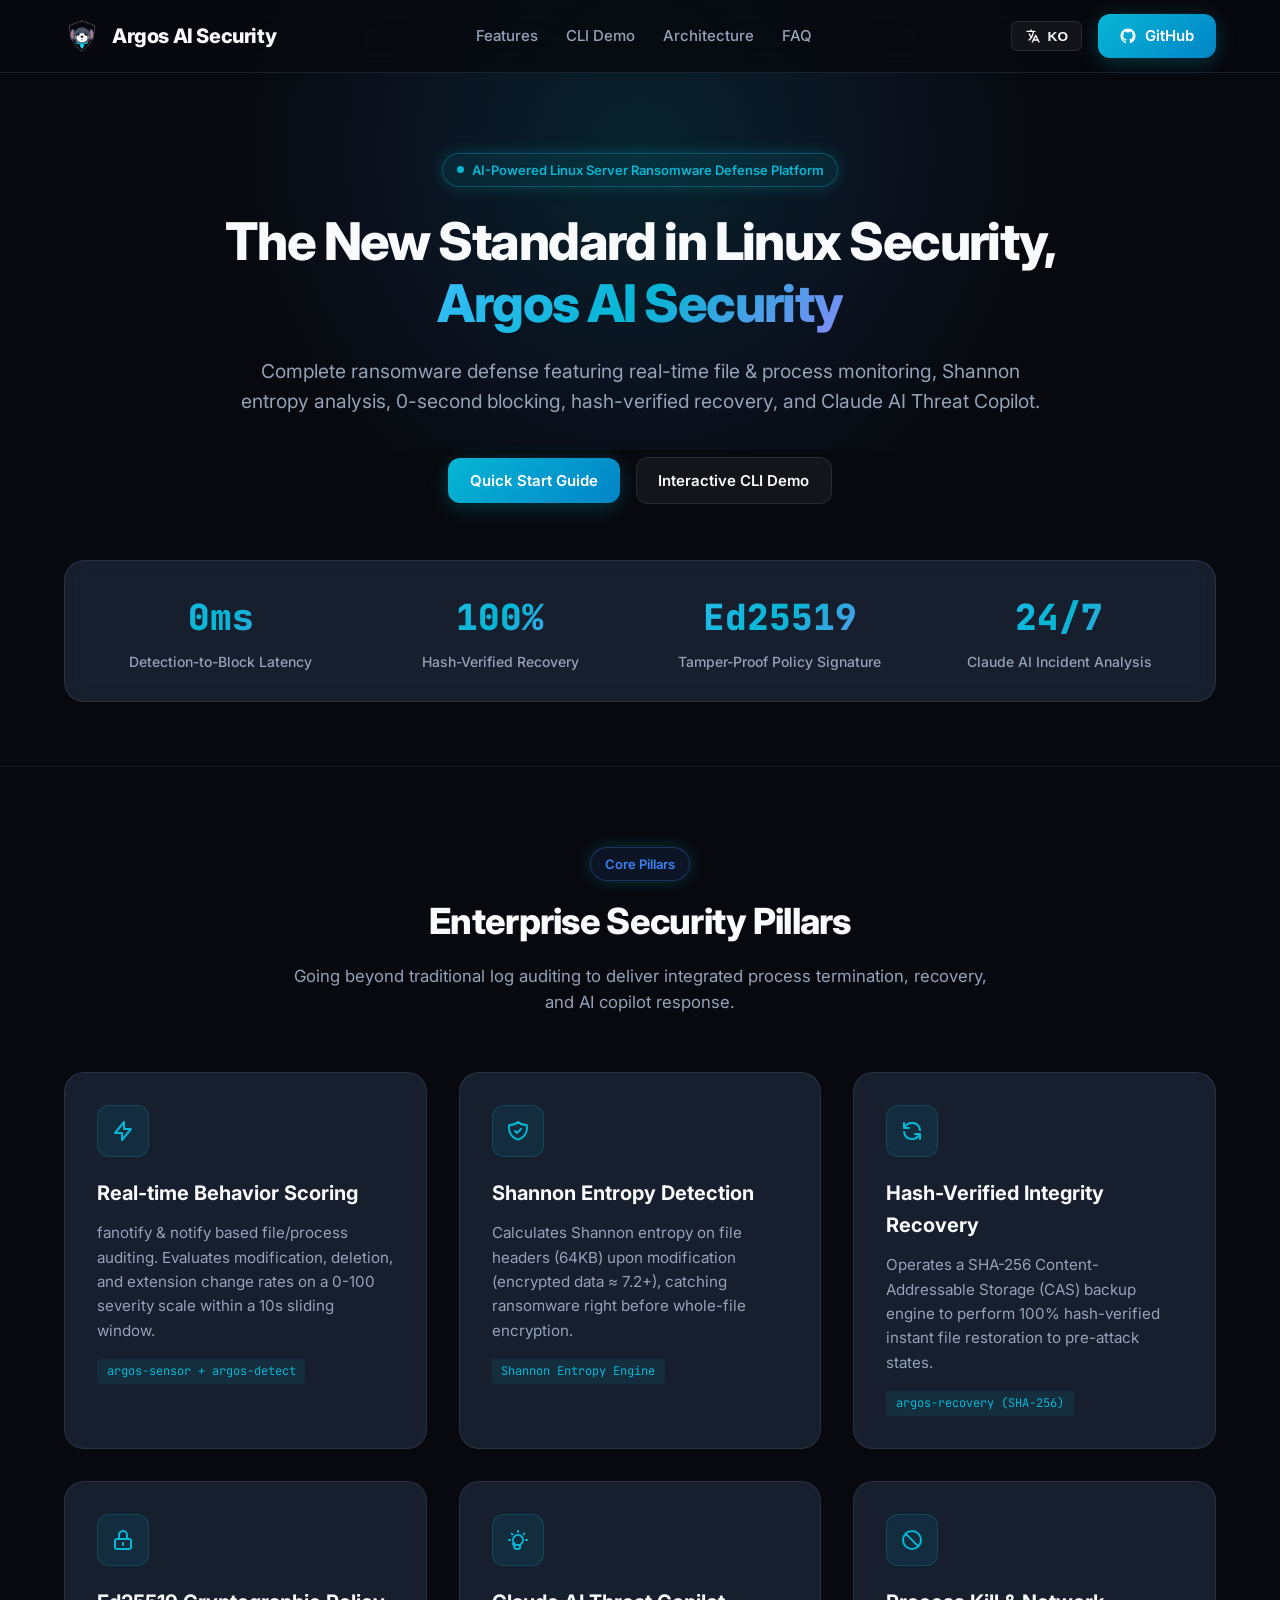
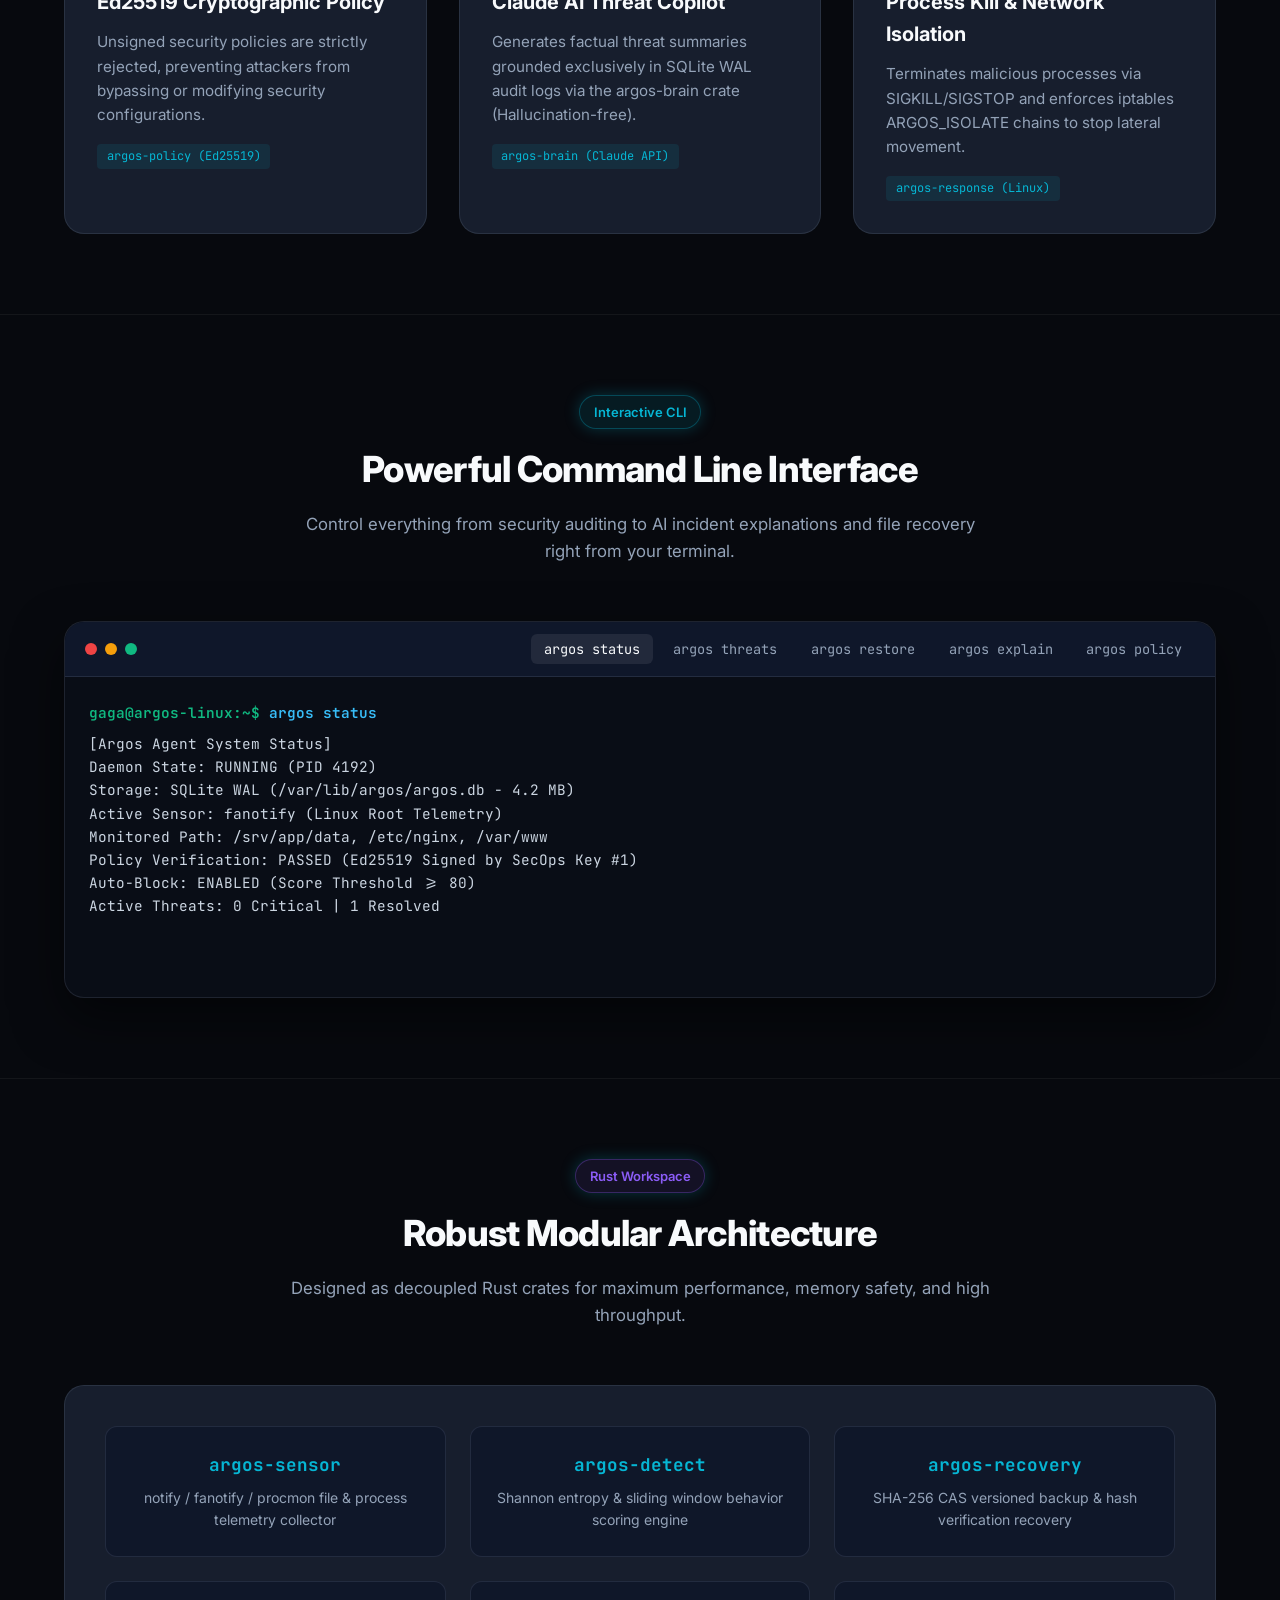
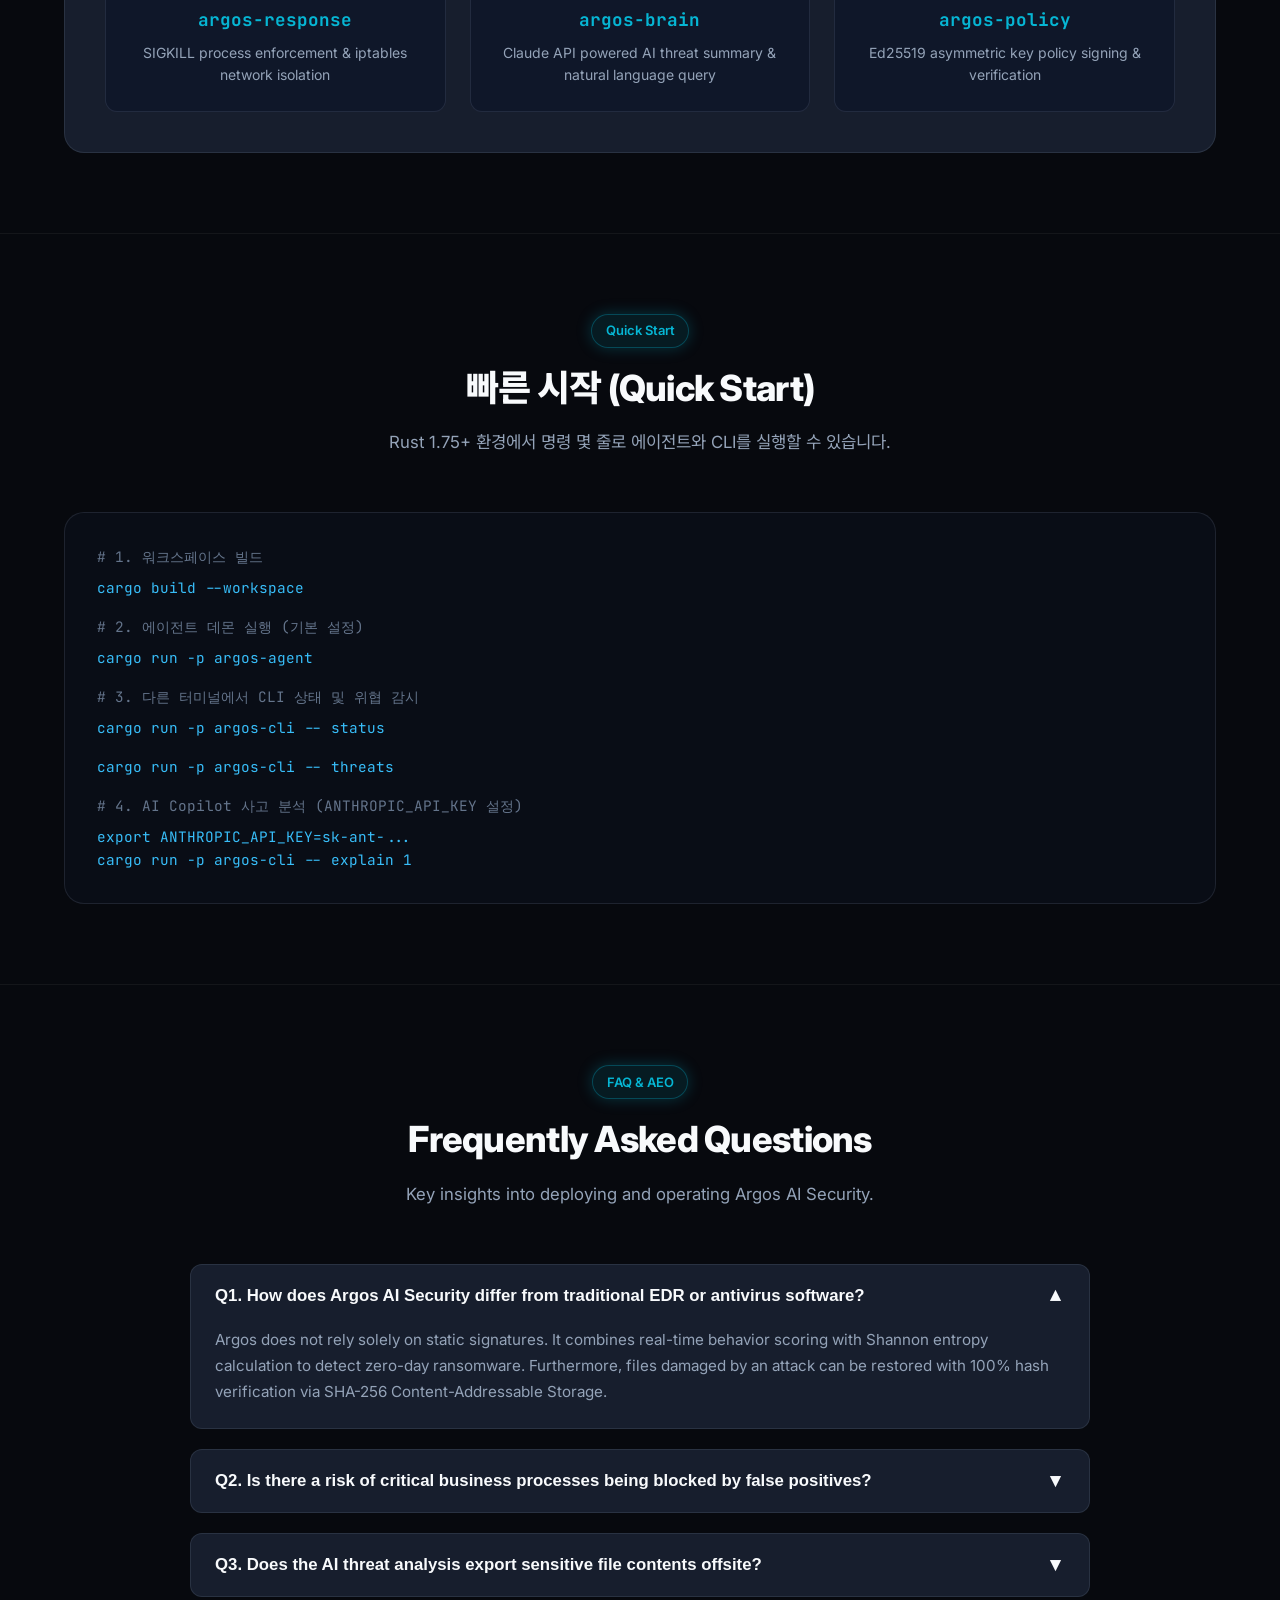
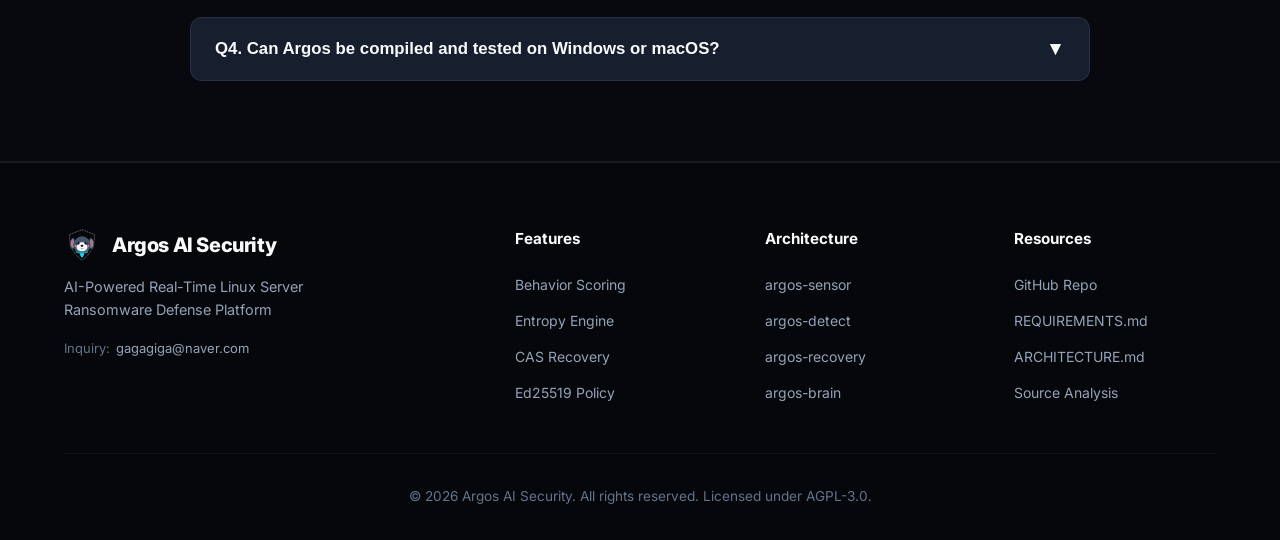
==== commit 64a57241: "feat: add browser language auto-detection and enhance SEO/AEO metadata & Schema.org JSON-LD" ====
--- a/docs/index.html
+++ b/docs/index.html
@@ -96,6 +96,40 @@
     ]
   }
   </script>
+<script id="auto-lang-detector">
+(function() {
+  var SAVED_KEY = 'user_lang_pref';
+  var userPref = localStorage.getItem(SAVED_KEY);
+  if (!userPref) {
+    var navLang = (navigator.language || (navigator.languages && navigator.languages[0]) || '').toLowerCase();
+    var isKoBrowser = navLang.indexOf('ko') === 0;
+    var isEnPage = window.location.pathname.indexOf('index_en.html') !== -1;
+    if (!isKoBrowser && !isEnPage) {
+      var target = window.location.href.replace(/index\.html$/, 'index_en.html');
+      if (target === window.location.href) target = 'index_en.html';
+      window.location.replace(target);
+    } else if (isKoBrowser && isEnPage) {
+      var target = window.location.href.replace(/index_en\.html$/, 'index.html');
+      if (target === window.location.href) target = 'index.html';
+      window.location.replace(target);
+    }
+  }
+
+  document.addEventListener('DOMContentLoaded', function() {
+    var langBtns = document.querySelectorAll('.lang-btn, [data-lang], #btn-ko, #btn-en, #localeToggle, #btn-lang-toggle');
+    langBtns.forEach(function(btn) {
+      btn.addEventListener('click', function() {
+        var lang = btn.getAttribute('data-lang') || (btn.textContent || '').trim().toLowerCase();
+        if (lang.indexOf('en') !== -1) {
+          localStorage.setItem(SAVED_KEY, 'en');
+        } else if (lang.indexOf('ko') !== -1 || lang.indexOf('한') !== -1) {
+          localStorage.setItem(SAVED_KEY, 'ko');
+        }
+      });
+    });
+  });
+})();
+</script>
 </head>
 <body>
 
@@ -119,6 +153,9 @@
         </ul>
       </nav>
 
+      <button id="mobile-menu-btn" class="mobile-menu-btn" aria-label="메뉴 열기/닫기">
+          <svg width="24" height="24" fill="none" stroke="currentColor" viewBox="0 0 24 24"><path stroke-linecap="round" stroke-linejoin="round" stroke-width="2" d="M4 6h16M4 12h16M4 18h16"></path></svg>
+        </button>
       <div class="nav-actions">
         <button id="btn-lang-toggle" class="btn-lang" title="Toggle Language (KR / EN)">
           <svg width="16" height="16" fill="none" stroke="currentColor" viewBox="0 0 24 24"><path stroke-linecap="round" stroke-linejoin="round" stroke-width="2" d="M3 5h12M9 3v2m1.048 9.5A18.022 18.022 0 016.412 9m6.088 9h7M11 21l5-10 5 10M12.751 5C11.783 11.37 9.198 15.358 6 18.15"></path></svg>
--- a/docs/style.css
+++ b/docs/style.css
@@ -699,3 +699,50 @@
   .metrics-bar { grid-template-columns: 1fr; }
   .footer-grid { grid-template-columns: 1fr; }
 }
+
+
+/* Mobile Navigation & Responsive Enhancements */
+.mobile-menu-btn {
+  display: none;
+  background: transparent;
+  border: 1px solid rgba(255, 255, 255, 0.2);
+  color: #f8fafc;
+  padding: 6px 10px;
+  border-radius: 6px;
+  cursor: pointer;
+}
+
+@media (max-width: 768px) {
+  .mobile-menu-btn {
+    display: flex;
+    align-items: center;
+    justify-content: center;
+  }
+  .nav-container {
+    position: relative;
+  }
+  .nav-links {
+    display: none;
+    position: absolute;
+    top: 100%;
+    left: 0;
+    right: 0;
+    background: rgba(15, 23, 42, 0.98);
+    backdrop-filter: blur(12px);
+    flex-direction: column;
+    padding: 1.25rem;
+    gap: 1rem;
+    border-bottom: 1px solid rgba(255, 255, 255, 0.1);
+    box-shadow: 0 10px 25px rgba(0,0,0,0.5);
+    z-index: 999;
+  }
+  .nav-links.active {
+    display: flex;
+  }
+  body {
+    overflow-x: hidden;
+  }
+  .grid, .features-grid, .architecture-grid {
+    grid-template-columns: 1fr !important;
+  }
+}
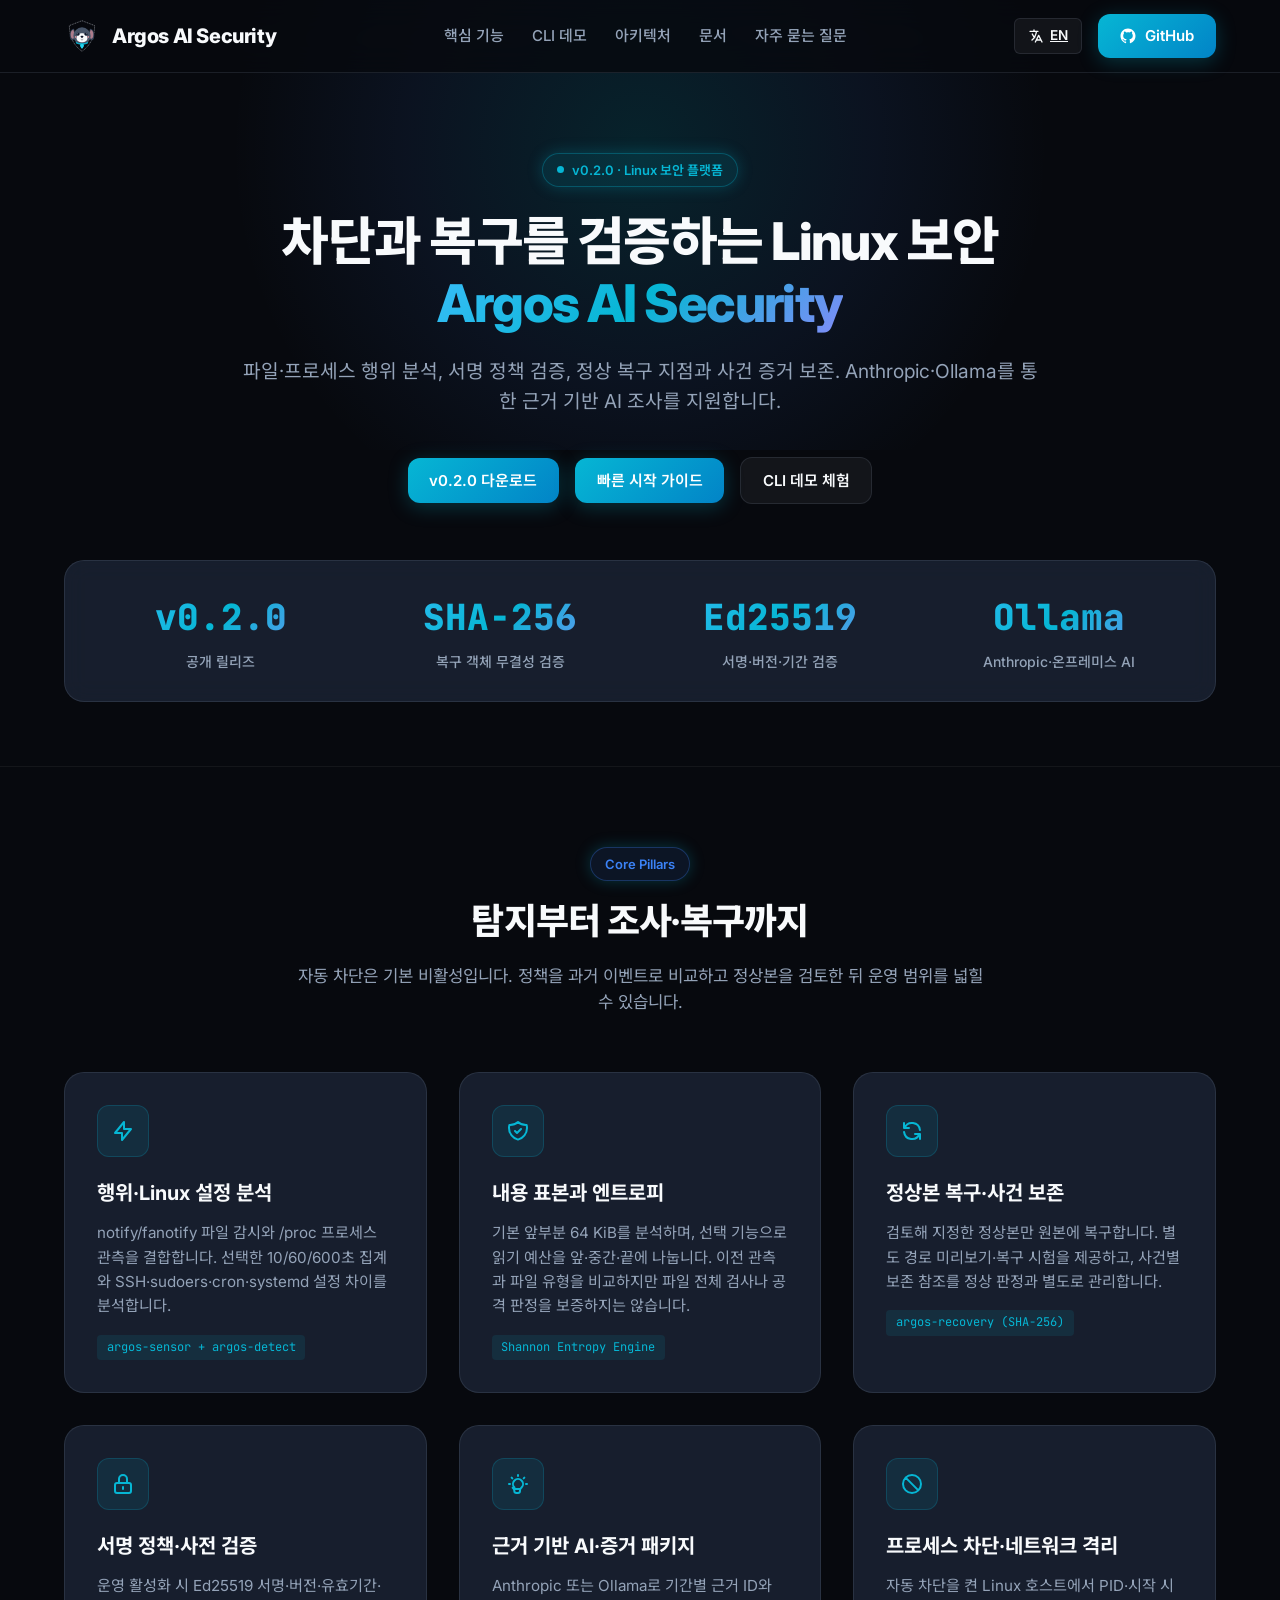
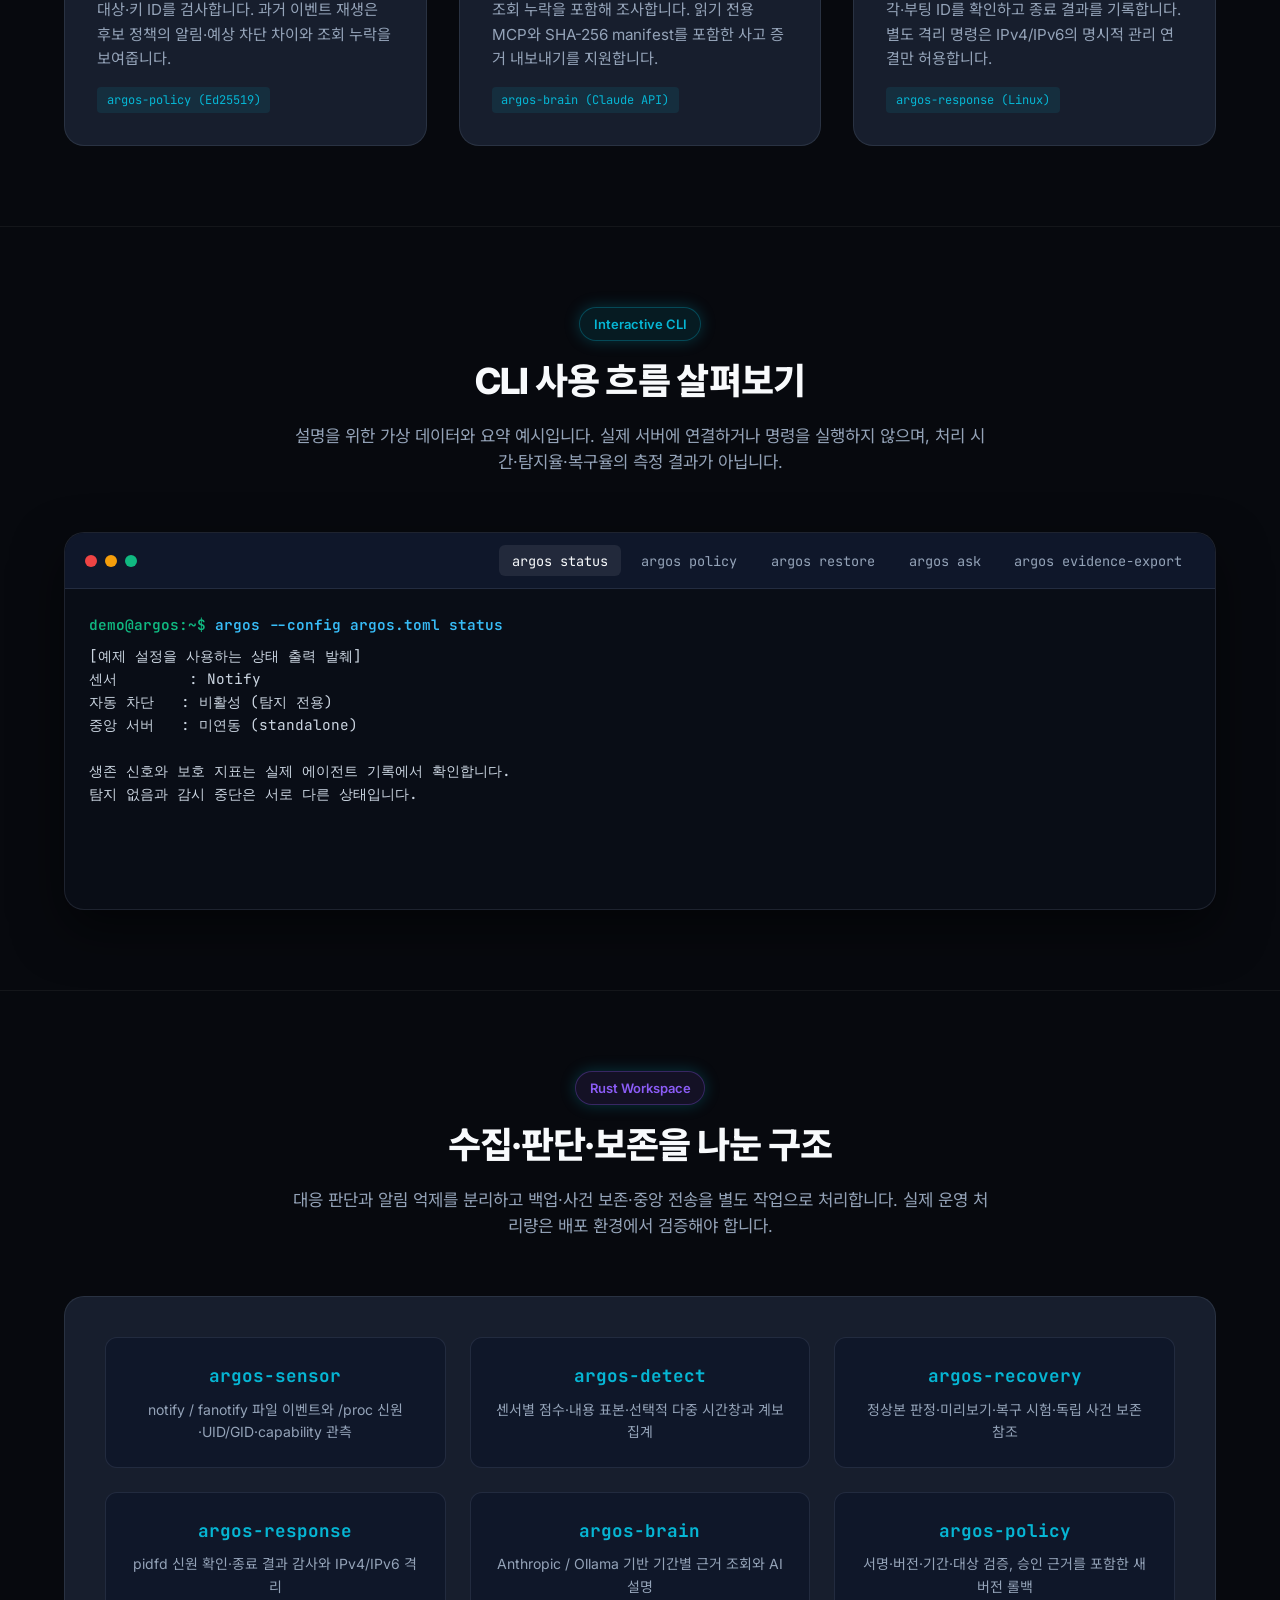
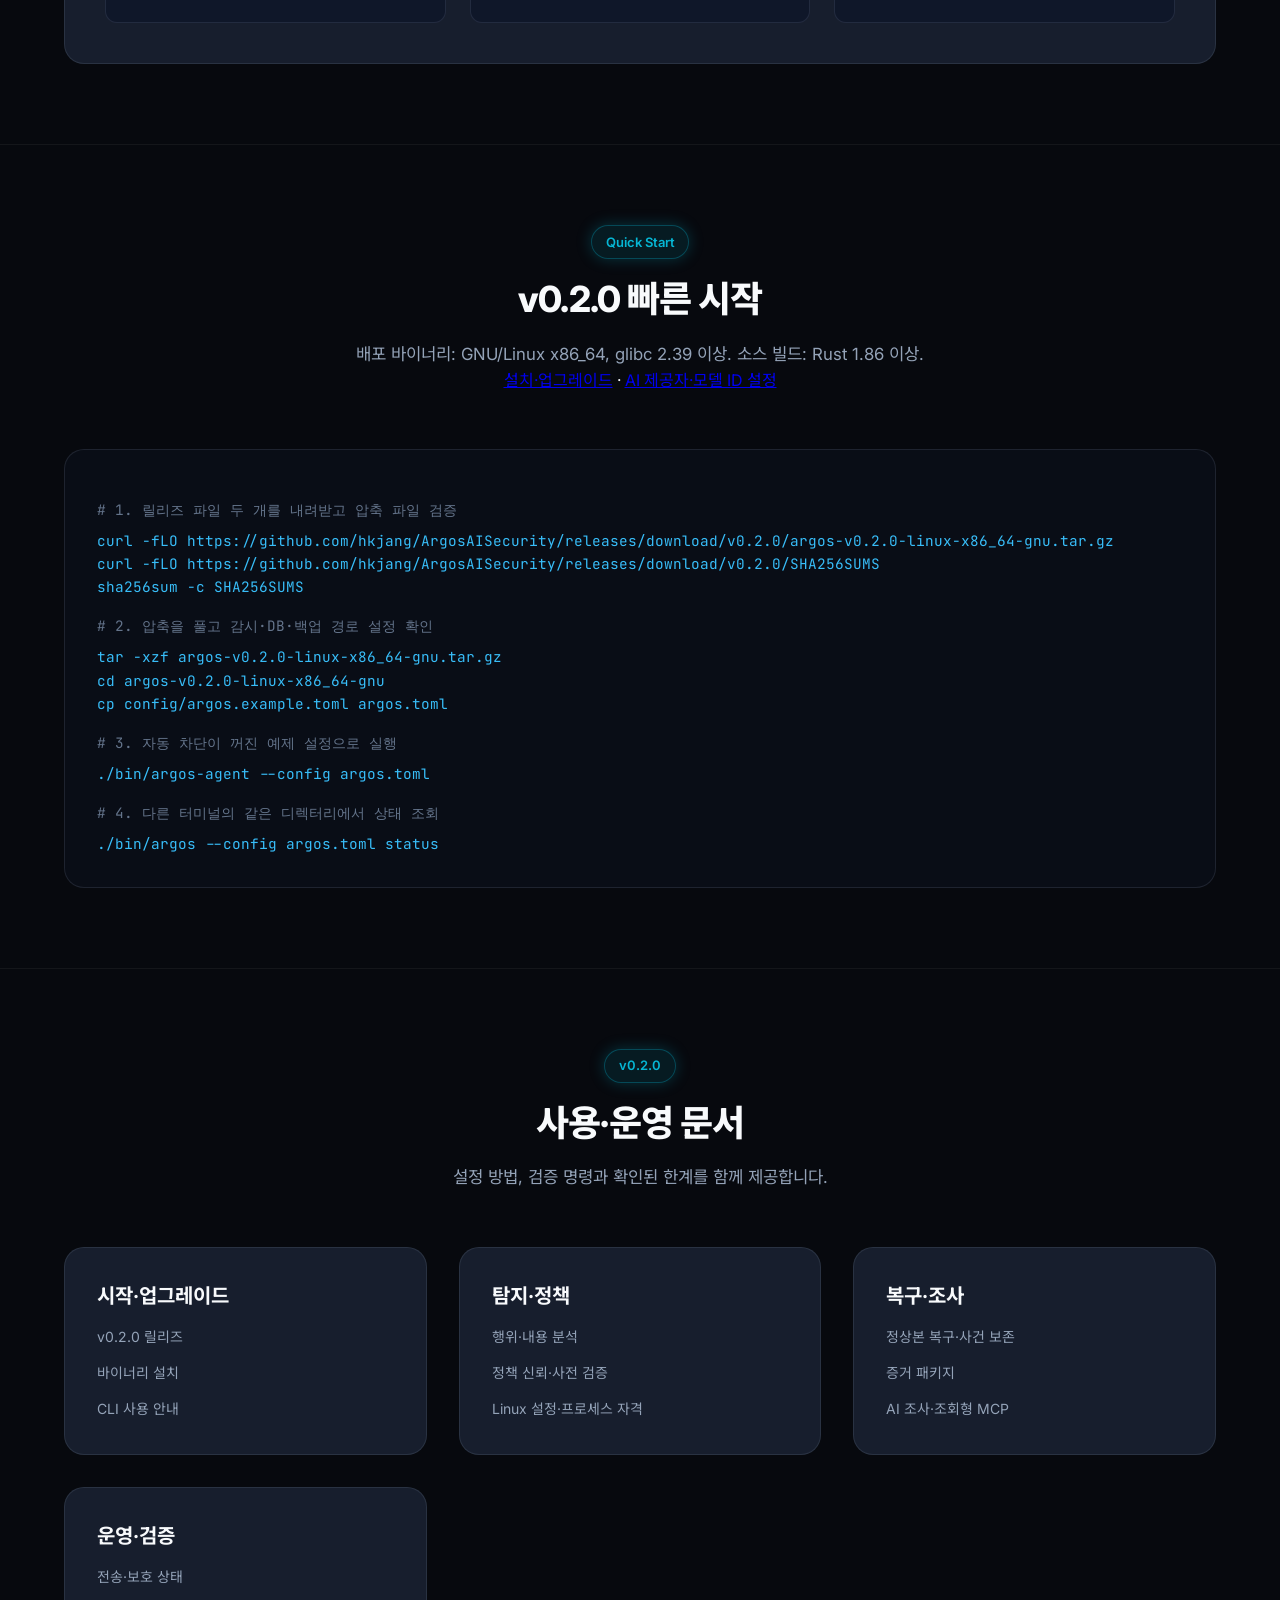
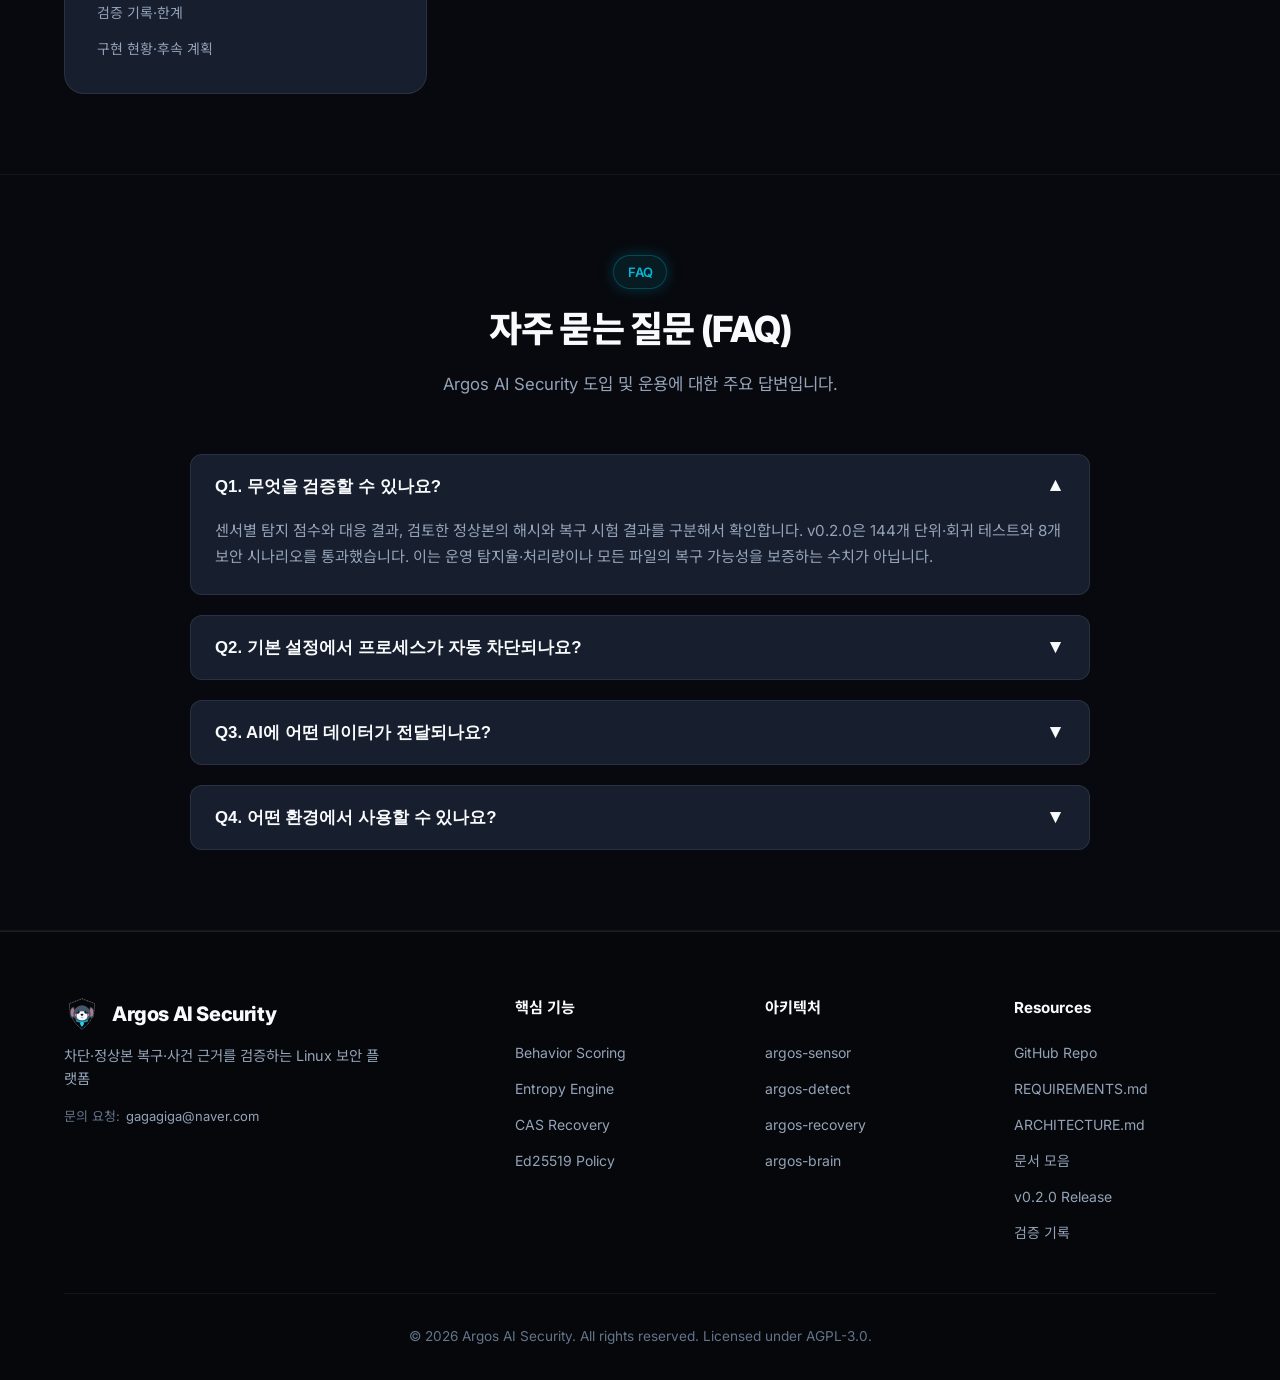
==== commit ddc5d6a2: "docs: align guides and site with v0.2.0" ====
--- a/docs/index.html
+++ b/docs/index.html
@@ -5,131 +5,107 @@
   <meta name="viewport" content="width=device-width, initial-scale=1.0">
   
   <!-- Primary SEO Meta Tags -->
-  <title>Argos AI Security | AI 기반 Linux 서버 보안 & 랜섬웨어 실시간 탐지·차단·복구 플랫폼</title>
-  <meta name="title" content="Argos AI Security | AI 기반 Linux 서버 보안 & 랜섬웨어 실시간 탐지·차단·복구 플랫폼">
-  <meta name="description" content="Argos AI Security는 실시간 행위 탐지, Shannon 엔트로피 분석, 해시 검증 무결성 복구, Ed25519 정책 서명 및 Claude AI Threat Copilot을 결합한 차세대 Linux 서버 보안 플랫폼입니다.">
-  <meta name="keywords" content="Argos AI Security, Linux Server Security, Ransomware Defense, AI Cybersecurity, Behavior Scoring, Shannon Entropy, Content-Addressable Storage, Ed25519 Policy, Claude AI Copilot, Rust Security">
+  <title>Argos AI Security v0.2.0 | 검증 가능한 Linux 차단·복구</title>
+  <meta name="title" content="Argos AI Security v0.2.0 | 검증 가능한 Linux 차단·복구">
+  <meta name="description" content="파일·프로세스 행위 분석, 서명 정책 검증, 정상 복구 지점과 사건 증거 보존. Anthropic·Ollama를 통한 근거 기반 AI 조사를 지원합니다.">
+  <meta name="keywords" content="Argos AI Security, Linux Server Security, Ransomware Defense, AI Cybersecurity, Behavior Scoring, Shannon Entropy, Content-Addressable Storage, Ed25519 Policy, Ollama, Incident Evidence, Rust Security">
   <meta name="author" content="Argos AI Security Team">
   <meta name="robots" content="index, follow">
   <link rel="canonical" href="https://hkjang.github.io/ArgosAISecurity/">
 
+  <link rel="alternate" hreflang="ko" href="https://hkjang.github.io/ArgosAISecurity/">
+  <link rel="alternate" hreflang="en" href="https://hkjang.github.io/ArgosAISecurity/index_en.html">
+
   <!-- Favicon -->
   <link rel="icon" type="image/svg+xml" href="images/logo.svg">
 
   <!-- Open Graph / Facebook / LinkedIn (SEO) -->
   <meta property="og:type" content="website">
   <meta property="og:url" content="https://hkjang.github.io/ArgosAISecurity/">
-  <meta property="og:title" content="Argos AI Security | AI 기반 Linux 서버 보안 & 랜섬웨어 실시간 탐지·차단·복구 플랫폼">
-  <meta property="og:description" content="실시간 파일/프로세스 감시, Shannon 엔트로피 0초 탐지, 해시 검증 100% 복구 및 Claude AI Copilot 기반 Linux 서버 방어 시스템.">
-  <meta property="og:image" content="https://hkjang.github.io/ArgosAISecurity/images/og-banner.jpg">
+  <meta property="og:title" content="Argos AI Security v0.2.0 | 검증 가능한 Linux 차단·복구">
+  <meta property="og:description" content="파일·프로세스 행위 분석, 서명 정책 검증, 정상 복구 지점과 사건 증거 보존. Anthropic·Ollama를 통한 근거 기반 AI 조사를 지원합니다.">
   <meta property="og:site_name" content="Argos AI Security">
 
   <!-- Twitter Card (SEO) -->
-  <meta name="twitter:card" content="summary_large_image">
+  <meta name="twitter:card" content="summary">
   <meta name="twitter:url" content="https://hkjang.github.io/ArgosAISecurity/">
-  <meta name="twitter:title" content="Argos AI Security | AI 기반 Linux 서버 보안 플랫폼">
-  <meta name="twitter:description" content="실시간 행위 탐지, Shannon 엔트로피 분석, 해시 검증 복구 및 Claude AI Threat Copilot으로 완벽한 랜섬웨어 방어를 구축하세요.">
-  <meta name="twitter:image" content="https://hkjang.github.io/ArgosAISecurity/images/og-banner.jpg">
+  <meta name="twitter:title" content="Argos AI Security v0.2.0 | 검증 가능한 Linux 차단·복구">
+  <meta name="twitter:description" content="파일·프로세스 행위 분석, 서명 정책 검증, 정상 복구 지점과 사건 증거 보존. Anthropic·Ollama를 통한 근거 기반 AI 조사를 지원합니다.">
 
   <!-- Stylesheet -->
   <link rel="stylesheet" href="style.css">
 
   <!-- JSON-LD Structured Data (AEO & Search Engine Schema) -->
   <script type="application/ld+json">
-  {
-    "@context": "https://schema.org",
-    "@graph": [
-      {
-        "@type": "SoftwareApplication",
-        "name": "Argos AI Security",
-        "operatingSystem": "Linux (Ubuntu, Debian, RHEL, CentOS, Rocky Linux)",
-        "applicationCategory": "SecurityApplication",
-        "description": "AI-powered Linux Server Security Platform for real-time ransomware detection, process termination, hash-verified file recovery, and AI copilot incident explanation.",
-        "softwareVersion": "1.0.0",
-        "license": "https://github.com/hkjang/ArgosAISecurity/blob/main/LICENSE",
-        "offers": {
-          "@type": "Offer",
-          "price": "0",
-          "priceCurrency": "USD"
+{
+  "@context": "https://schema.org",
+  "@graph": [
+    {
+      "@type": "SoftwareApplication",
+      "name": "Argos AI Security",
+      "operatingSystem": "GNU/Linux x86_64 (release binaries: glibc 2.39+)",
+      "applicationCategory": "SecurityApplication",
+      "description": "파일·프로세스 행위 분석, 서명 정책 검증, 정상 복구 지점과 사건 증거 보존. Anthropic·Ollama를 통한 근거 기반 AI 조사를 지원합니다.",
+      "softwareVersion": "0.2.0",
+      "downloadUrl": "https://github.com/hkjang/ArgosAISecurity/releases/tag/v0.2.0",
+      "license": "https://github.com/hkjang/ArgosAISecurity/blob/v0.2.0/LICENSE",
+      "offers": {
+        "@type": "Offer",
+        "price": "0",
+        "priceCurrency": "USD"
+      }
+    },
+    {
+      "@type": "FAQPage",
+      "mainEntity": [
+        {
+          "@type": "Question",
+          "name": "Q1. 무엇을 검증할 수 있나요?",
+          "acceptedAnswer": {
+            "@type": "Answer",
+            "text": "센서별 탐지 점수와 대응 결과, 검토한 정상본의 해시와 복구 시험 결과를 구분해서 확인합니다. v0.2.0은 144개 단위·회귀 테스트와 8개 보안 시나리오를 통과했습니다. 이는 운영 탐지율·처리량이나 모든 파일의 복구 가능성을 보증하는 수치가 아닙니다."
+          }
+        },
+        {
+          "@type": "Question",
+          "name": "Q2. 기본 설정에서 프로세스가 자동 차단되나요?",
+          "acceptedAnswer": {
+            "@type": "Answer",
+            "text": "아니요. auto_block=false가 기본이며 notify 센서는 원인 PID를 제공하지 않습니다. 자동 차단은 명시적 활성화, 기본 80점 임계치와 규칙 조건, Linux 프로세스 신원 검증이 필요합니다. 오탐 위험이 있으므로 정책 재생과 관찰 모드로 먼저 확인하세요."
+          }
+        },
+        {
+          "@type": "Question",
+          "name": "Q3. AI에 어떤 데이터가 전달되나요?",
+          "acceptedAnswer": {
+            "@type": "Answer",
+            "text": "설정한 제공자에 저장된 이벤트·탐지·프로세스·대응 근거를 전달합니다. 파일 본문을 직접 보내지는 않지만 경로·명령행·계정 정보에도 민감한 값이 있을 수 있습니다. Anthropic은 외부 API이며, Ollama는 지정한 사내 주소로 구성할 수 있습니다. 모델 ID와 조회 범위를 확인하세요."
+          }
+        },
+        {
+          "@type": "Question",
+          "name": "Q4. 어떤 환경에서 사용할 수 있나요?",
+          "acceptedAnswer": {
+            "@type": "Answer",
+            "text": "v0.2.0 배포 바이너리는 GNU/Linux x86_64, glibc 2.39 이상용입니다. 소스 빌드 최소 Rust 버전은 1.86입니다. notify는 다른 OS 개발용 경로도 제공하지만 이번 릴리즈에서 Windows/macOS 바이너리와 실행 검증 결과는 제공하지 않습니다. fanotify·프로세스 대응·격리는 Linux 지원과 권한이 필요합니다."
+          }
         }
-      },
-      {
-        "@type": "FAQPage",
-        "mainEntity": [
-          {
-            "@type": "Question",
-            "name": "기존 EDR/백신 제품과 Argos AI Security의 핵심 차별점은 무엇인가요?",
-            "acceptedAnswer": {
-              "@type": "Answer",
-              "text": "Argos는 정적 시그니처 비교에 의존하지 않고, 실시간 행위 점수(Behavior Scoring)와 Shannon 엔트로피 분석을 결합하여 Zero-day 랜섬웨어도 즉각 감지합니다. 또한 변조된 파일은 SHA-256 CAS 저장소를 통해 변조 전 시점으로 100% 해시 검증 복구가 가능합니다."
-            }
-          },
-          {
-            "@type": "Question",
-            "name": "오탐(False Positive)으로 인한 서비스 중단 방지 대책은 무엇인가요?",
-            "acceptedAnswer": {
-              "@type": "Answer",
-              "text": "기본 설정은 auto_block=false(Dry-run)이며, 위험 점수가 80점 이상이고 검증된 PID가 식별된 경우에만 차단 조치가 실행됩니다. 시스템 핵심 PID 0에 대한 시그널 전송은 원천 차단됩니다."
-            }
-          },
-          {
-            "@type": "Question",
-            "name": "AI 분석 기능 시 기업 내부 민감 데이터 유출 위험은 없나요?",
-            "acceptedAnswer": {
-              "@type": "Answer",
-              "text": "argos-brain 모듈은 파일 본문 내용이 아닌 SQLite 감사 로그의 이벤트 유형, 변경 건수, 엔트로피 점수 등 메타데이터만을 요약하여 Claude API에 제공하므로 민감 정보 유출 위험이 없습니다."
-            }
-          }
-        ]
-      },
-      {
-        "@type": "Organization",
-        "name": "Argos AI Security",
-        "url": "https://hkjang.github.io/ArgosAISecurity/",
-        "logo": "https://hkjang.github.io/ArgosAISecurity/images/logo.svg",
-        "contactPoint": {
-          "@type": "ContactPoint",
-          "email": "gagagiga@naver.com",
-          "contactType": "technical support"
-        }
+      ]
+    },
+    {
+      "@type": "Organization",
+      "name": "Argos AI Security",
+      "url": "https://hkjang.github.io/ArgosAISecurity/",
+      "logo": "https://hkjang.github.io/ArgosAISecurity/images/logo.svg",
+      "contactPoint": {
+        "@type": "ContactPoint",
+        "email": "gagagiga@naver.com",
+        "contactType": "technical support"
       }
-    ]
-  }
+    }
+  ]
+}
   </script>
-<script id="auto-lang-detector">
-(function() {
-  var SAVED_KEY = 'user_lang_pref';
-  var userPref = localStorage.getItem(SAVED_KEY);
-  if (!userPref) {
-    var navLang = (navigator.language || (navigator.languages && navigator.languages[0]) || '').toLowerCase();
-    var isKoBrowser = navLang.indexOf('ko') === 0;
-    var isEnPage = window.location.pathname.indexOf('index_en.html') !== -1;
-    if (!isKoBrowser && !isEnPage) {
-      var target = window.location.href.replace(/index\.html$/, 'index_en.html');
-      if (target === window.location.href) target = 'index_en.html';
-      window.location.replace(target);
-    } else if (isKoBrowser && isEnPage) {
-      var target = window.location.href.replace(/index_en\.html$/, 'index.html');
-      if (target === window.location.href) target = 'index.html';
-      window.location.replace(target);
-    }
-  }
-
-  document.addEventListener('DOMContentLoaded', function() {
-    var langBtns = document.querySelectorAll('.lang-btn, [data-lang], #btn-ko, #btn-en, #localeToggle, #btn-lang-toggle');
-    langBtns.forEach(function(btn) {
-      btn.addEventListener('click', function() {
-        var lang = btn.getAttribute('data-lang') || (btn.textContent || '').trim().toLowerCase();
-        if (lang.indexOf('en') !== -1) {
-          localStorage.setItem(SAVED_KEY, 'en');
-        } else if (lang.indexOf('ko') !== -1 || lang.indexOf('한') !== -1) {
-          localStorage.setItem(SAVED_KEY, 'ko');
-        }
-      });
-    });
-  });
-})();
-</script>
 </head>
 <body>
 
@@ -149,6 +125,7 @@
           <li><a href="#features" data-i18n="nav_features">핵심 기능</a></li>
           <li><a href="#cli-demo" data-i18n="nav_cli">CLI 데모</a></li>
           <li><a href="#architecture" data-i18n="nav_architecture">아키텍처</a></li>
+          <li><a href="#documentation" data-i18n="nav_docs">문서</a></li>
           <li><a href="#faq" data-i18n="nav_faq">자주 묻는 질문</a></li>
         </ul>
       </nav>
@@ -157,10 +134,10 @@
           <svg width="24" height="24" fill="none" stroke="currentColor" viewBox="0 0 24 24"><path stroke-linecap="round" stroke-linejoin="round" stroke-width="2" d="M4 6h16M4 12h16M4 18h16"></path></svg>
         </button>
       <div class="nav-actions">
-        <button id="btn-lang-toggle" class="btn-lang" title="Toggle Language (KR / EN)">
+        <a id="btn-lang-toggle" class="btn-lang" href="index_en.html" hreflang="en" aria-label="English page">
           <svg width="16" height="16" fill="none" stroke="currentColor" viewBox="0 0 24 24"><path stroke-linecap="round" stroke-linejoin="round" stroke-width="2" d="M3 5h12M9 3v2m1.048 9.5A18.022 18.022 0 016.412 9m6.088 9h7M11 21l5-10 5 10M12.751 5C11.783 11.37 9.198 15.358 6 18.15"></path></svg>
           <span id="lang-text">EN</span>
-        </button>
+        </a>
         <a href="https://github.com/hkjang/ArgosAISecurity" target="_blank" rel="noopener" class="btn-primary">
           <svg width="18" height="18" fill="currentColor" viewBox="0 0 24 24"><path fill-rule="evenodd" clip-rule="evenodd" d="M12 2C6.477 2 2 6.484 2 12.017c0 4.425 2.865 8.18 6.839 9.504.5.092.682-.217.682-.483 0-.237-.008-.868-.013-1.703-2.782.605-3.369-1.343-3.369-1.343-.454-1.158-1.11-1.466-1.11-1.466-.908-.62.069-.608.069-.608 1.003.07 1.53 1.032 1.53 1.032.892 1.53 2.341 1.088 2.91.832.092-.647.35-1.088.636-1.338-2.22-.253-4.555-1.113-4.555-4.951 0-1.093.39-1.988 1.029-2.688-.103-.253-.446-1.272.098-2.65 0 0 .84-.27 2.75 1.026A9.564 9.564 0 0112 6.844c.85.004 1.705.115 2.504.337 1.909-1.296 2.747-1.027 2.747-1.027.546 1.379.202 2.398.1 2.651.64.7 1.028 1.595 1.028 2.688 0 3.848-2.339 4.695-4.566 4.943.359.309.678.92.678 1.855 0 1.338-.012 2.419-.012 2.747 0 .268.18.58.688.482A10.019 10.019 0 0022 12.017C22 6.484 17.522 2 12 2z"></path></svg>
           GitHub
@@ -175,19 +152,15 @@
       <div class="container">
         <div class="badge">
           <span class="badge-dot"></span>
-          <span data-i18n="hero_badge">AI 기반 Linux 서버 랜섬웨어 방어 플랫폼</span>
-        </div>
-
-        <h1 data-i18n="hero_title">
-          Linux 서버 보안의 새로운 기준,<br>
-          <span class="text-gradient">Argos AI Security</span>
-        </h1>
-
-        <p class="subtitle" data-i18n="hero_subtitle">
-          실시간 파일·프로세스 감시, Shannon 엔트로피 분석, 0초 차단, 해시 검증 복구 및 Claude AI Threat Copilot을 통한 완벽한 랜섬웨어 방어 체계
-        </p>
+          <span data-i18n="hero_badge">v0.2.0 · Linux 보안 플랫폼</span>
+        </div>
+
+        <h1 data-i18n="hero_title">차단과 복구를 검증하는 Linux 보안<br><span class="text-gradient">Argos AI Security</span></h1>
+
+        <p class="subtitle" data-i18n="hero_subtitle">파일·프로세스 행위 분석, 서명 정책 검증, 정상 복구 지점과 사건 증거 보존. Anthropic·Ollama를 통한 근거 기반 AI 조사를 지원합니다.</p>
 
         <div class="hero-cta">
+          <a href="https://github.com/hkjang/ArgosAISecurity/releases/tag/v0.2.0" class="btn-primary" data-i18n="btn_download">v0.2.0 다운로드</a>
           <a href="#quickstart" class="btn-primary" data-i18n="btn_quickstart">빠른 시작 가이드</a>
           <a href="#cli-demo" class="btn-secondary" data-i18n="btn_demo">CLI 데모 체험</a>
         </div>
@@ -195,20 +168,20 @@
         <!-- Metrics Bar -->
         <div class="metrics-bar">
           <div class="metric-item">
-            <div class="metric-value text-gradient" data-i18n="metric_time">0ms</div>
-            <div class="metric-label" data-i18n="metric_time_label">탐지-차단 지연 시간</div>
+            <div class="metric-value text-gradient" data-i18n="metric_time">v0.2.0</div>
+            <div class="metric-label" data-i18n="metric_time_label">공개 릴리즈</div>
           </div>
           <div class="metric-item">
-            <div class="metric-value text-gradient" data-i18n="metric_recovery">100%</div>
-            <div class="metric-label" data-i18n="metric_recovery_label">해시 검증 복구율</div>
+            <div class="metric-value text-gradient" data-i18n="metric_recovery">SHA-256</div>
+            <div class="metric-label" data-i18n="metric_recovery_label">복구 객체 무결성 검증</div>
           </div>
           <div class="metric-item">
             <div class="metric-value text-gradient" data-i18n="metric_policy">Ed25519</div>
-            <div class="metric-label" data-i18n="metric_policy_label">위변조 방지 정책 서명</div>
+            <div class="metric-label" data-i18n="metric_policy_label">서명·버전·기간 검증</div>
           </div>
           <div class="metric-item">
-            <div class="metric-value text-gradient" data-i18n="metric_ai">24/7</div>
-            <div class="metric-label" data-i18n="metric_ai_label">Claude AI 사고 분석</div>
+            <div class="metric-value text-gradient" data-i18n="metric_ai">Ollama</div>
+            <div class="metric-label" data-i18n="metric_ai_label">Anthropic·온프레미스 AI</div>
           </div>
         </div>
       </div>
@@ -219,8 +192,8 @@
       <div class="container">
         <div class="section-header">
           <span class="badge" style="background: rgba(59, 130, 246, 0.1); color: var(--secondary); border-color: rgba(59, 130, 246, 0.3);">Core Pillars</span>
-          <h2 class="section-title" data-i18n="sec_features_title">엔터프라이즈급 6대 핵심 보안 기능</h2>
-          <p class="section-desc" data-i18n="sec_features_desc">단순 로그 감시를 넘어 프로세스 차단, 복구, AI 분석까지 일체형으로 제공합니다.</p>
+          <h2 class="section-title" data-i18n="sec_features_title">탐지부터 조사·복구까지</h2>
+          <p class="section-desc" data-i18n="sec_features_desc">자동 차단은 기본 비활성입니다. 정책을 과거 이벤트로 비교하고 정상본을 검토한 뒤 운영 범위를 넓힐 수 있습니다.</p>
         </div>
 
         <div class="features-grid">
@@ -229,8 +202,8 @@
             <div class="feature-icon">
               <svg width="24" height="24" fill="none" stroke="currentColor" viewBox="0 0 24 24"><path stroke-linecap="round" stroke-linejoin="round" stroke-width="2" d="M13 10V3L4 14h7v7l9-11h-7z"></path></svg>
             </div>
-            <h3 data-i18n="feat1_title">실시간 행위 탐지 (Behavior Scoring)</h3>
-            <p data-i18n="feat1_desc">fanotify 및 notify 기반 파일/프로세스 감시. 슬라이딩 윈도우(10초) 내 변경·삭제·확장자 변경 행위를 0~100점 스케일로 실시간 평가합니다.</p>
+            <h3 data-i18n="feat1_title">행위·Linux 설정 분석</h3>
+            <p data-i18n="feat1_desc">notify/fanotify 파일 감시와 /proc 프로세스 관측을 결합합니다. 선택한 10/60/600초 집계와 SSH·sudoers·cron·systemd 설정 차이를 분석합니다.</p>
             <span class="feature-tag">argos-sensor + argos-detect</span>
           </div>
 
@@ -239,8 +212,8 @@
             <div class="feature-icon">
               <svg width="24" height="24" fill="none" stroke="currentColor" viewBox="0 0 24 24"><path stroke-linecap="round" stroke-linejoin="round" stroke-width="2" d="M9 12l2 2 4-4m5.618-4.016A11.955 11.955 0 0112 2.944a11.955 11.955 0 01-8.618 3.04A12.02 12.02 0 003 9c0 5.591 3.824 10.29 9 11.622 5.176-1.332 9-6.03 9-11.622 0-1.042-.133-2.052-.382-3.016z"></path></svg>
             </div>
-            <h3 data-i18n="feat2_title">Shannon 엔트로피 암호화 탐지</h3>
-            <p data-i18n="feat2_desc">파일 수정 발생 시 상위 64KB의 엔트로피를 계산(암호화 데이터 ≈ 7.2+). 랜섬웨어가 파일 전체를 암호화하기 직전에 즉각 감지합니다.</p>
+            <h3 data-i18n="feat2_title">내용 표본과 엔트로피</h3>
+            <p data-i18n="feat2_desc">기본 앞부분 64 KiB를 분석하며, 선택 기능으로 읽기 예산을 앞·중간·끝에 나눕니다. 이전 관측과 파일 유형을 비교하지만 파일 전체 검사나 공격 판정을 보증하지는 않습니다.</p>
             <span class="feature-tag">Shannon Entropy Engine</span>
           </div>
 
@@ -249,8 +222,8 @@
             <div class="feature-icon">
               <svg width="24" height="24" fill="none" stroke="currentColor" viewBox="0 0 24 24"><path stroke-linecap="round" stroke-linejoin="round" stroke-width="2" d="M4 4v5h.582m15.356 2A8.001 8.001 0 004.582 9m0 0H9m11 11v-5h-.581m0 0a8.003 8.003 0 01-15.357-2m15.357 2H15"></path></svg>
             </div>
-            <h3 data-i18n="feat3_title">해시 검증 무결성 복구 (CAS)</h3>
-            <p data-i18n="feat3_desc">SHA-256 내용 주소 백업 저장소(Content-Addressable Storage)를 운용하여, 변조 전 시점으로 100% 해시 검증 복구를 수행합니다.</p>
+            <h3 data-i18n="feat3_title">정상본 복구·사건 보존</h3>
+            <p data-i18n="feat3_desc">검토해 지정한 정상본만 원본에 복구합니다. 별도 경로 미리보기·복구 시험을 제공하고, 사건별 보존 참조를 정상 판정과 별도로 관리합니다.</p>
             <span class="feature-tag">argos-recovery (SHA-256)</span>
           </div>
 
@@ -259,8 +232,8 @@
             <div class="feature-icon">
               <svg width="24" height="24" fill="none" stroke="currentColor" viewBox="0 0 24 24"><path stroke-linecap="round" stroke-linejoin="round" stroke-width="2" d="M12 15v2m-6 4h12a2 2 0 002-2v-6a2 2 0 00-2-2H6a2 2 0 00-2 2v6a2 2 0 002 2zm10-10V7a4 4 0 00-8 0v4h8z"></path></svg>
             </div>
-            <h3 data-i18n="feat4_title">Ed25519 Cryptographic Policy</h3>
-            <p data-i18n="feat4_desc">서명되지 않은 보안 정책은 즉시 거부됩니다. 공격자에 의한 보안 정책 우회 및 임의 변경을 원천 차단합니다.</p>
+            <h3 data-i18n="feat4_title">서명 정책·사전 검증</h3>
+            <p data-i18n="feat4_desc">운영 활성화 시 Ed25519 서명·버전·유효기간·대상·키 ID를 검사합니다. 과거 이벤트 재생은 후보 정책의 알림·예상 차단 차이와 조회 누락을 보여줍니다.</p>
             <span class="feature-tag">argos-policy (Ed25519)</span>
           </div>
 
@@ -269,8 +242,8 @@
             <div class="feature-icon">
               <svg width="24" height="24" fill="none" stroke="currentColor" viewBox="0 0 24 24"><path stroke-linecap="round" stroke-linejoin="round" stroke-width="2" d="M9.663 17h4.673M12 3v1m6.364 1.636l-.707.707M21 12h-1M4 12H3m3.343-5.657l-.707-.707m2.828 9.9a5 5 0 117.072 0l-.548.547A3.374 3.374 0 0014 18.469V19a2 2 0 01-2 2h-1.686a2 2 0 01-1.996-1.854l-.066-.677a3.374 3.374 0 00-1.042-2.127l-.547-.547z"></path></svg>
             </div>
-            <h3 data-i18n="feat5_title">Claude AI Threat Copilot</h3>
-            <p data-i18n="feat5_desc">argos-brain 크레이트를 통해 실제 SQLite Audit Log에만 기반한 AI 위협 분석 요건 보고서를 즉시 작성합니다 (Hallucination 방지).</p>
+            <h3 data-i18n="feat5_title">근거 기반 AI·증거 패키지</h3>
+            <p data-i18n="feat5_desc">Anthropic 또는 Ollama로 기간별 근거 ID와 조회 누락을 포함해 조사합니다. 읽기 전용 MCP와 SHA-256 manifest를 포함한 사고 증거 내보내기를 지원합니다.</p>
             <span class="feature-tag">argos-brain (Claude API)</span>
           </div>
 
@@ -279,8 +252,8 @@
             <div class="feature-icon">
               <svg width="24" height="24" fill="none" stroke="currentColor" viewBox="0 0 24 24"><path stroke-linecap="round" stroke-linejoin="round" stroke-width="2" d="M18.364 18.364A9 9 0 005.636 5.636m12.728 12.728A9 9 0 015.636 5.636m12.728 12.728L5.636 5.636"></path></svg>
             </div>
-            <h3 data-i18n="feat6_title">프로세스 차단 & 네트워크 격리</h3>
-            <p data-i18n="feat6_desc">SIGKILL/SIGSTOP으로 위험 프로세스 즉각 사살 및 iptables 기반 ARGOS_ISOLATE 체인을 생성하여 2차 감염 확산을 방지합니다.</p>
+            <h3 data-i18n="feat6_title">프로세스 차단·네트워크 격리</h3>
+            <p data-i18n="feat6_desc">자동 차단을 켠 Linux 호스트에서 PID·시작 시각·부팅 ID를 확인하고 종료 결과를 기록합니다. 별도 격리 명령은 IPv4/IPv6의 명시적 관리 연결만 허용합니다.</p>
             <span class="feature-tag">argos-response (Linux)</span>
           </div>
         </div>
@@ -292,8 +265,8 @@
       <div class="container">
         <div class="section-header">
           <span class="badge">Interactive CLI</span>
-          <h2 class="section-title" data-i18n="sec_cli_title">강력한 CLI (Command Line Interface)</h2>
-          <p class="section-desc" data-i18n="sec_cli_desc">터미널에서 명령어 한 줄로 실시간 보안 상태 확인부터 AI 사고 분석, 파일 복구까지 제어합니다.</p>
+          <h2 class="section-title" data-i18n="sec_cli_title">CLI 사용 흐름 살펴보기</h2>
+          <p class="section-desc" data-i18n="sec_cli_desc">설명을 위한 가상 데이터와 요약 예시입니다. 실제 서버에 연결하거나 명령을 실행하지 않으며, 처리 시간·탐지율·복구율의 측정 결과가 아닙니다.</p>
         </div>
 
         <div class="cli-container">
@@ -305,23 +278,22 @@
             </div>
             <div class="cli-tabs">
               <button class="cli-tab active" data-cli="status">argos status</button>
-              <button class="cli-tab" data-cli="threats">argos threats</button>
+              <button class="cli-tab" data-cli="policy">argos policy</button>
               <button class="cli-tab" data-cli="restore">argos restore</button>
-              <button class="cli-tab" data-cli="explain">argos explain</button>
-              <button class="cli-tab" data-cli="policy">argos policy</button>
+              <button class="cli-tab" data-cli="explain">argos ask</button>
+              <button class="cli-tab" data-cli="evidence">argos evidence-export</button>
             </div>
           </div>
 
           <div class="cli-body" id="cli-output-container">
-            <div><span class="cli-prompt">gaga@argos-linux:~$</span> <span class="cli-cmd">argos status</span></div>
-            <div class="cli-output">[Argos Agent System Status]
-Daemon State: RUNNING (PID 4192)
-Storage: SQLite WAL (/var/lib/argos/argos.db - 4.2 MB)
-Active Sensor: fanotify (Linux Root Telemetry)
-Monitored Path: /srv/app/data, /etc/nginx, /var/www
-Policy Verification: PASSED (Ed25519 Signed by SecOps Key #1)
-Auto-Block: ENABLED (Score Threshold >= 80)
-Active Threats: 0 Critical | 1 Resolved</div>
+            <div><span class="cli-prompt">demo@argos:~$</span> <span class="cli-cmd">argos --config argos.toml status</span></div>
+            <div class="cli-output">[예제 설정을 사용하는 상태 출력 발췌]
+센서        : Notify
+자동 차단   : 비활성 (탐지 전용)
+중앙 서버   : 미연동 (standalone)
+
+생존 신호와 보호 지표는 실제 에이전트 기록에서 확인합니다.
+탐지 없음과 감시 중단은 서로 다른 상태입니다.</div>
           </div>
         </div>
       </div>
@@ -332,39 +304,39 @@
       <div class="container">
         <div class="section-header">
           <span class="badge" style="background: rgba(139, 92, 246, 0.1); color: var(--accent-purple); border-color: rgba(139, 92, 246, 0.3);">Rust Workspace</span>
-          <h2 class="section-title" data-i18n="sec_arch_title">탄탄한 시스템 아키텍처</h2>
-          <p class="section-desc" data-i18n="sec_arch_desc">독립된 Rust 크레이트 모듈화 설계로 극대화된 성능과 안전성을 제공합니다.</p>
+          <h2 class="section-title" data-i18n="sec_arch_title">수집·판단·보존을 나눈 구조</h2>
+          <p class="section-desc" data-i18n="sec_arch_desc">대응 판단과 알림 억제를 분리하고 백업·사건 보존·중앙 전송을 별도 작업으로 처리합니다. 실제 운영 처리량은 배포 환경에서 검증해야 합니다.</p>
         </div>
 
         <div class="arch-diagram">
           <div class="arch-node">
             <h4 data-i18n="arch_sensor">argos-sensor</h4>
-            <p data-i18n="arch_sensor_desc">notify / fanotify / procmon 파일 & 프로세스 이벤트 수집</p>
+            <p data-i18n="arch_sensor_desc">notify / fanotify 파일 이벤트와 /proc 신원·UID/GID·capability 관측</p>
           </div>
 
           <div class="arch-node">
             <h4 data-i18n="arch_detect">argos-detect</h4>
-            <p data-i18n="arch_detect_desc">Shannon 엔트로피 + 행위 점수 산정 로직</p>
+            <p data-i18n="arch_detect_desc">센서별 점수·내용 표본·선택적 다중 시간창과 계보 집계</p>
           </div>
 
           <div class="arch-node">
             <h4 data-i18n="arch_recovery">argos-recovery</h4>
-            <p data-i18n="arch_recovery_desc">SHA-256 CAS 버전 관리 백업 및 무결성 복구</p>
+            <p data-i18n="arch_recovery_desc">정상본 판정·미리보기·복구 시험·독립 사건 보존 참조</p>
           </div>
 
           <div class="arch-node">
             <h4 data-i18n="arch_response">argos-response</h4>
-            <p data-i18n="arch_response_desc">SIGKILL 프로세스 차단 & iptables 네트워크 격리</p>
+            <p data-i18n="arch_response_desc">pidfd 신원 확인·종료 결과 감사와 IPv4/IPv6 격리</p>
           </div>
 
           <div class="arch-node">
             <h4 data-i18n="arch_brain">argos-brain</h4>
-            <p data-i18n="arch_brain_desc">Claude API 기반 AI 사고 설명 및 자연어 질의응답</p>
+            <p data-i18n="arch_brain_desc">Anthropic / Ollama 기반 기간별 근거 조회와 AI 설명</p>
           </div>
 
           <div class="arch-node">
             <h4 data-i18n="arch_policy">argos-policy</h4>
-            <p data-i18n="arch_policy_desc">Ed25519 비대칭키 정책 서명 및 무결성 검증</p>
+            <p data-i18n="arch_policy_desc">서명·버전·기간·대상 검증, 승인 근거를 포함한 새 버전 롤백</p>
           </div>
         </div>
       </div>
@@ -375,33 +347,37 @@
       <div class="container">
         <div class="section-header">
           <span class="badge">Quick Start</span>
-          <h2 class="section-title">빠른 시작 (Quick Start)</h2>
-          <p class="section-desc">Rust 1.75+ 환경에서 명령 몇 줄로 에이전트와 CLI를 실행할 수 있습니다.</p>
-        </div>
-
+          <h2 class="section-title">v0.2.0 빠른 시작</h2>
+          <p class="section-desc">배포 바이너리: GNU/Linux x86_64, glibc 2.39 이상. 소스 빌드: Rust 1.86 이상.</p>
+          <p><a href="INSTALL_BINARY.md">설치·업그레이드</a> · <a href="FEATURE_AI.md">AI 제공자·모델 ID 설정</a></p>
+        </div>
         <div style="background: #090d16; border: 1px solid var(--border-color); border-radius: var(--radius-lg); padding: 2rem; font-family: var(--font-mono); font-size: 0.9rem; color: #e2e8f0; overflow-x: auto;">
-          <div style="color: var(--text-dim); margin-bottom: 0.5rem;"># 1. 워크스페이스 빌드</div>
-          <div style="color: #38bdf8; margin-bottom: 1rem;">cargo build --workspace</div>
-
-          <div style="color: var(--text-dim); margin-bottom: 0.5rem;"># 2. 에이전트 데몬 실행 (기본 설정)</div>
-          <div style="color: #38bdf8; margin-bottom: 1rem;">cargo run -p argos-agent</div>
-
-          <div style="color: var(--text-dim); margin-bottom: 0.5rem;"># 3. 다른 터미널에서 CLI 상태 및 위협 감시</div>
-          <div style="color: #38bdf8; margin-bottom: 1rem;">cargo run -p argos-cli -- status</div>
-          <div style="color: #38bdf8; margin-bottom: 1rem;">cargo run -p argos-cli -- threats</div>
-
-          <div style="color: var(--text-dim); margin-bottom: 0.5rem;"># 4. AI Copilot 사고 분석 (ANTHROPIC_API_KEY 설정)</div>
-          <div style="color: #38bdf8;">export ANTHROPIC_API_KEY=sk-ant-...</div>
-          <div style="color: #38bdf8;">cargo run -p argos-cli -- explain 1</div>
-        </div>
-      </div>
-    </section>
-
-    <!-- FAQ Accordion Section (AEO Target) -->
+          <div style="color: var(--text-dim); margin: 1rem 0 0.5rem;"># 1. 릴리즈 파일 두 개를 내려받고 압축 파일 검증</div>
+<div style="color: #38bdf8;">curl -fLO https://github.com/hkjang/ArgosAISecurity/releases/download/v0.2.0/argos-v0.2.0-linux-x86_64-gnu.tar.gz</div>
+<div style="color: #38bdf8;">curl -fLO https://github.com/hkjang/ArgosAISecurity/releases/download/v0.2.0/SHA256SUMS</div>
+<div style="color: #38bdf8;">sha256sum -c SHA256SUMS</div>
+<div style="color: var(--text-dim); margin: 1rem 0 0.5rem;"># 2. 압축을 풀고 감시·DB·백업 경로 설정 확인</div>
+<div style="color: #38bdf8;">tar -xzf argos-v0.2.0-linux-x86_64-gnu.tar.gz</div>
+<div style="color: #38bdf8;">cd argos-v0.2.0-linux-x86_64-gnu</div>
+<div style="color: #38bdf8;">cp config/argos.example.toml argos.toml</div>
+<div style="color: var(--text-dim); margin: 1rem 0 0.5rem;"># 3. 자동 차단이 꺼진 예제 설정으로 실행</div>
+<div style="color: #38bdf8;">./bin/argos-agent --config argos.toml</div>
+<div style="color: var(--text-dim); margin: 1rem 0 0.5rem;"># 4. 다른 터미널의 같은 디렉터리에서 상태 조회</div>
+<div style="color: #38bdf8;">./bin/argos --config argos.toml status</div>
+        </div>
+      </div>
+    </section>
+
+<section id="documentation"><div class="container"><div class="section-header"><span class="badge">v0.2.0</span><h2 class="section-title">사용·운영 문서</h2><p class="section-desc">설정 방법, 검증 명령과 확인된 한계를 함께 제공합니다.</p></div><div class="features-grid"><div class="feature-card"><h3>시작·업그레이드</h3><ul class="footer-links"><li><a href="https://github.com/hkjang/ArgosAISecurity/releases/tag/v0.2.0">v0.2.0 릴리즈</a></li><li><a href="INSTALL_BINARY.md">바이너리 설치</a></li><li><a href="SERVICE_CLI.md">CLI 사용 안내</a></li></ul></div>
+<div class="feature-card"><h3>탐지·정책</h3><ul class="footer-links"><li><a href="FEATURE_DETECTION.md">행위·내용 분석</a></li><li><a href="FEATURE_POLICY.md">정책 신뢰·사전 검증</a></li><li><a href="FEATURE_LINUX_ANALYSIS.md">Linux 설정·프로세스 자격</a></li></ul></div>
+<div class="feature-card"><h3>복구·조사</h3><ul class="footer-links"><li><a href="FEATURE_RECOVERY.md">정상본 복구·사건 보존</a></li><li><a href="FEATURE_EVIDENCE_PACKAGE.md">증거 패키지</a></li><li><a href="FEATURE_AI.md">AI 조사·조회형 MCP</a></li></ul></div>
+<div class="feature-card"><h3>운영·검증</h3><ul class="footer-links"><li><a href="FEATURE_RELIABILITY.md">전송·보호 상태</a></li><li><a href="PLATFORM_VALIDATION.md">검증 기록·한계</a></li><li><a href="ROADMAP.md">구현 현황·후속 계획</a></li></ul></div></div></div></section>
+
+    <!-- FAQ Accordion Section -->
     <section id="faq">
       <div class="container">
         <div class="section-header">
-          <span class="badge">FAQ & AEO</span>
+          <span class="badge">FAQ</span>
           <h2 class="section-title" data-i18n="sec_faq_title">자주 묻는 질문 (FAQ)</h2>
           <p class="section-desc" data-i18n="sec_faq_desc">Argos AI Security 도입 및 운용에 대한 주요 답변입니다.</p>
         </div>
@@ -410,45 +386,37 @@
           <!-- Q1 -->
           <div class="faq-item active">
             <button class="faq-question">
-              <span data-i18n="faq1_q">Q1. 기존 EDR/백신 제품과 Argos AI Security의 핵심 차별점은 무엇인가요?</span>
+              <span data-i18n="faq1_q">Q1. 무엇을 검증할 수 있나요?</span>
               <span class="faq-icon">▼</span>
             </button>
-            <div class="faq-answer" data-i18n="faq1_a">
-              Argos는 단순히 알려진 시그니처 패턴만 비교하는 것이 아니라, 실시간 행위 점수(Behavior Scoring)와 Shannon 엔트로피 분석을 결합하여 Zero-day 랜섬웨어도 즉각 감지합니다. 또한 공격으로 훼손된 파일은 SHA-256 기반 내용 주소 백업(CAS)을 통해 공격 이전 시점으로 100% 해시 검증 복구가 가능합니다.
-            </div>
+            <div class="faq-answer" data-i18n="faq1_a">센서별 탐지 점수와 대응 결과, 검토한 정상본의 해시와 복구 시험 결과를 구분해서 확인합니다. v0.2.0은 144개 단위·회귀 테스트와 8개 보안 시나리오를 통과했습니다. 이는 운영 탐지율·처리량이나 모든 파일의 복구 가능성을 보증하는 수치가 아닙니다.</div>
           </div>
 
           <!-- Q2 -->
           <div class="faq-item">
             <button class="faq-question">
-              <span data-i18n="faq2_q">Q2. 오탐(False Positive)으로 인해 중요한 서비스 프로세스가 차단될 위험은 없나요?</span>
+              <span data-i18n="faq2_q">Q2. 기본 설정에서 프로세스가 자동 차단되나요?</span>
               <span class="faq-icon">▼</span>
             </button>
-            <div class="faq-answer" data-i18n="faq2_a">
-              Argos는 안정성을 최우선으로 설계되었습니다. 기본 정책은 auto_block=false(Dry-run 모드)이며, 오탐 방지를 위해 위험 점수가 80점 이상이고 확실한 원인 pid가 식별된 경우에만 차단 조치를 수행합니다. 또한 시스템 핵심 프로세스(pid 0 등)에 대한 시그널 전송은 원천적으로 거부됩니다.
-            </div>
+            <div class="faq-answer" data-i18n="faq2_a">아니요. auto_block=false가 기본이며 notify 센서는 원인 PID를 제공하지 않습니다. 자동 차단은 명시적 활성화, 기본 80점 임계치와 규칙 조건, Linux 프로세스 신원 검증이 필요합니다. 오탐 위험이 있으므로 정책 재생과 관찰 모드로 먼저 확인하세요.</div>
           </div>
 
           <!-- Q3 -->
           <div class="faq-item">
             <button class="faq-question">
-              <span data-i18n="faq3_q">Q3. AI 분석 기능 사용 시 기업 내 민감한 파일 내용이 외부로 유출되나요?</span>
+              <span data-i18n="faq3_q">Q3. AI에 어떤 데이터가 전달되나요?</span>
               <span class="faq-icon">▼</span>
             </button>
-            <div class="faq-answer" data-i18n="faq3_a">
-              전혀 유출되지 않습니다. argos-brain 크레이트는 실제 파일 내용이 아닌, SQLite 감사 로그에 기록된 파일 이벤트 유형, 변경 비율, 엔트로피 점수 등 메타데이터만을 요약하여 Claude API로 전달합니다 (Hallucination 방지 및 보안 준수).
-            </div>
+            <div class="faq-answer" data-i18n="faq3_a">설정한 제공자에 저장된 이벤트·탐지·프로세스·대응 근거를 전달합니다. 파일 본문을 직접 보내지는 않지만 경로·명령행·계정 정보에도 민감한 값이 있을 수 있습니다. Anthropic은 외부 API이며, Ollama는 지정한 사내 주소로 구성할 수 있습니다. 모델 ID와 조회 범위를 확인하세요.</div>
           </div>
 
           <!-- Q4 -->
           <div class="faq-item">
             <button class="faq-question">
-              <span data-i18n="faq4_q">Q4. Linux 외에 Windows나 macOS 환경에서도 빌드 및 개발 테스트가 가능한가요?</span>
+              <span data-i18n="faq4_q">Q4. 어떤 환경에서 사용할 수 있나요?</span>
               <span class="faq-icon">▼</span>
             </button>
-            <div class="faq-answer" data-i18n="faq4_a">
-              네, 전체 워크스페이스는 Windows/macOS 환경에서도 컴파일 및 테스트가 지원됩니다. 크로스 플랫폼 파일 센서(notify)가 제공되며, Linux 전용 기능(fanotify, process kill, iptables)은 #[cfg(target_os = "linux")]로 안전하게 격리되어 있습니다.
-            </div>
+            <div class="faq-answer" data-i18n="faq4_a">v0.2.0 배포 바이너리는 GNU/Linux x86_64, glibc 2.39 이상용입니다. 소스 빌드 최소 Rust 버전은 1.86입니다. notify는 다른 OS 개발용 경로도 제공하지만 이번 릴리즈에서 Windows/macOS 바이너리와 실행 검증 결과는 제공하지 않습니다. fanotify·프로세스 대응·격리는 Linux 지원과 권한이 필요합니다.</div>
           </div>
         </div>
       </div>
@@ -464,7 +432,7 @@
             <img src="images/logo.svg" alt="Argos AI Security Logo" width="32" height="32">
             <span>Argos AI Security</span>
           </a>
-          <p data-i18n="footer_tagline">AI 기반 Linux 서버 실시간 탐지·차단·복구 보안 플랫폼</p>
+          <p data-i18n="footer_tagline">차단·정상본 복구·사건 근거를 검증하는 Linux 보안 플랫폼</p>
           
           <!-- Subtle Contact Link requested by user -->
           <div class="contact-inquiry">
@@ -499,7 +467,9 @@
             <li><a href="https://github.com/hkjang/ArgosAISecurity" target="_blank" rel="noopener">GitHub Repo</a></li>
             <li><a href="REQUIREMENTS.md" target="_blank">REQUIREMENTS.md</a></li>
             <li><a href="ARCHITECTURE.md" target="_blank">ARCHITECTURE.md</a></li>
-            <li><a href="SOURCE_CODE_ANALYSIS.md" target="_blank">Source Analysis</a></li>
+            <li><a href="#documentation">문서 모음</a></li>
+            <li><a href="https://github.com/hkjang/ArgosAISecurity/releases/tag/v0.2.0">v0.2.0 Release</a></li>
+            <li><a href="PLATFORM_VALIDATION.md">검증 기록</a></li>
           </ul>
         </div>
       </div>
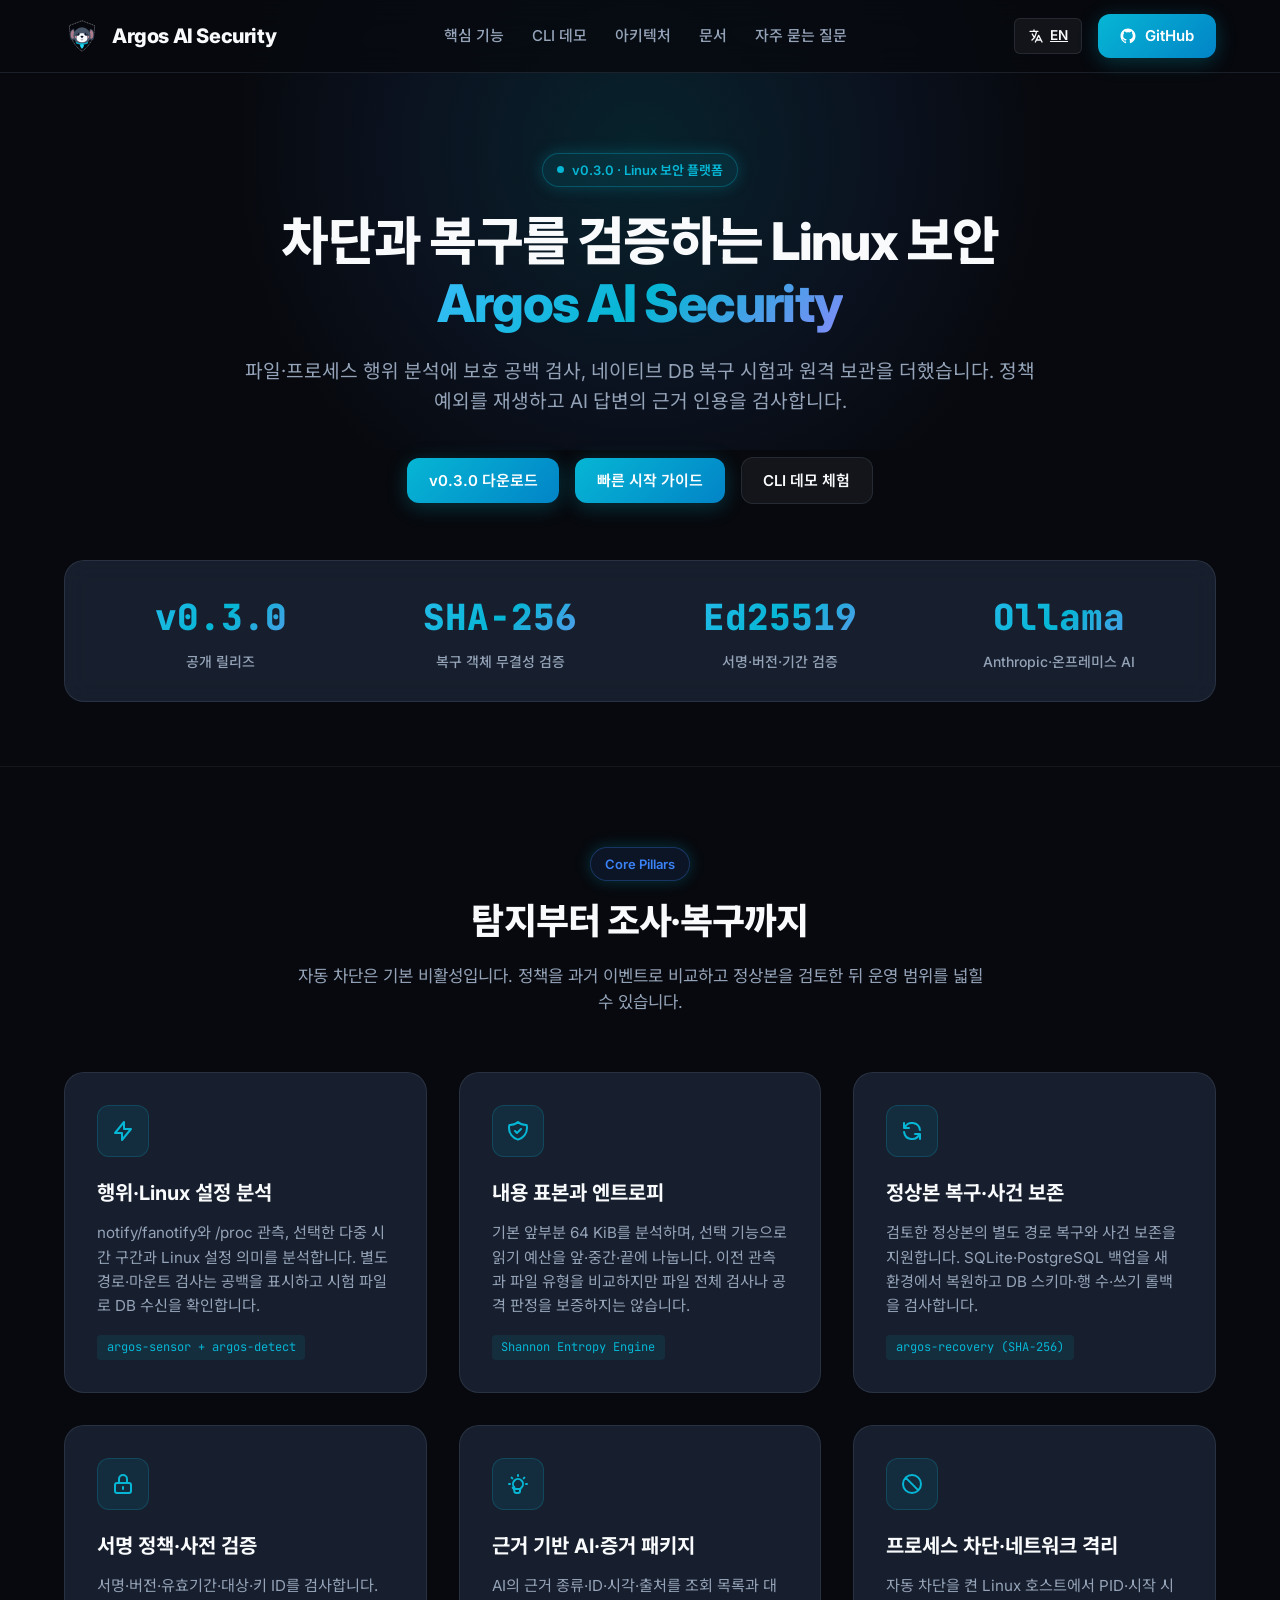
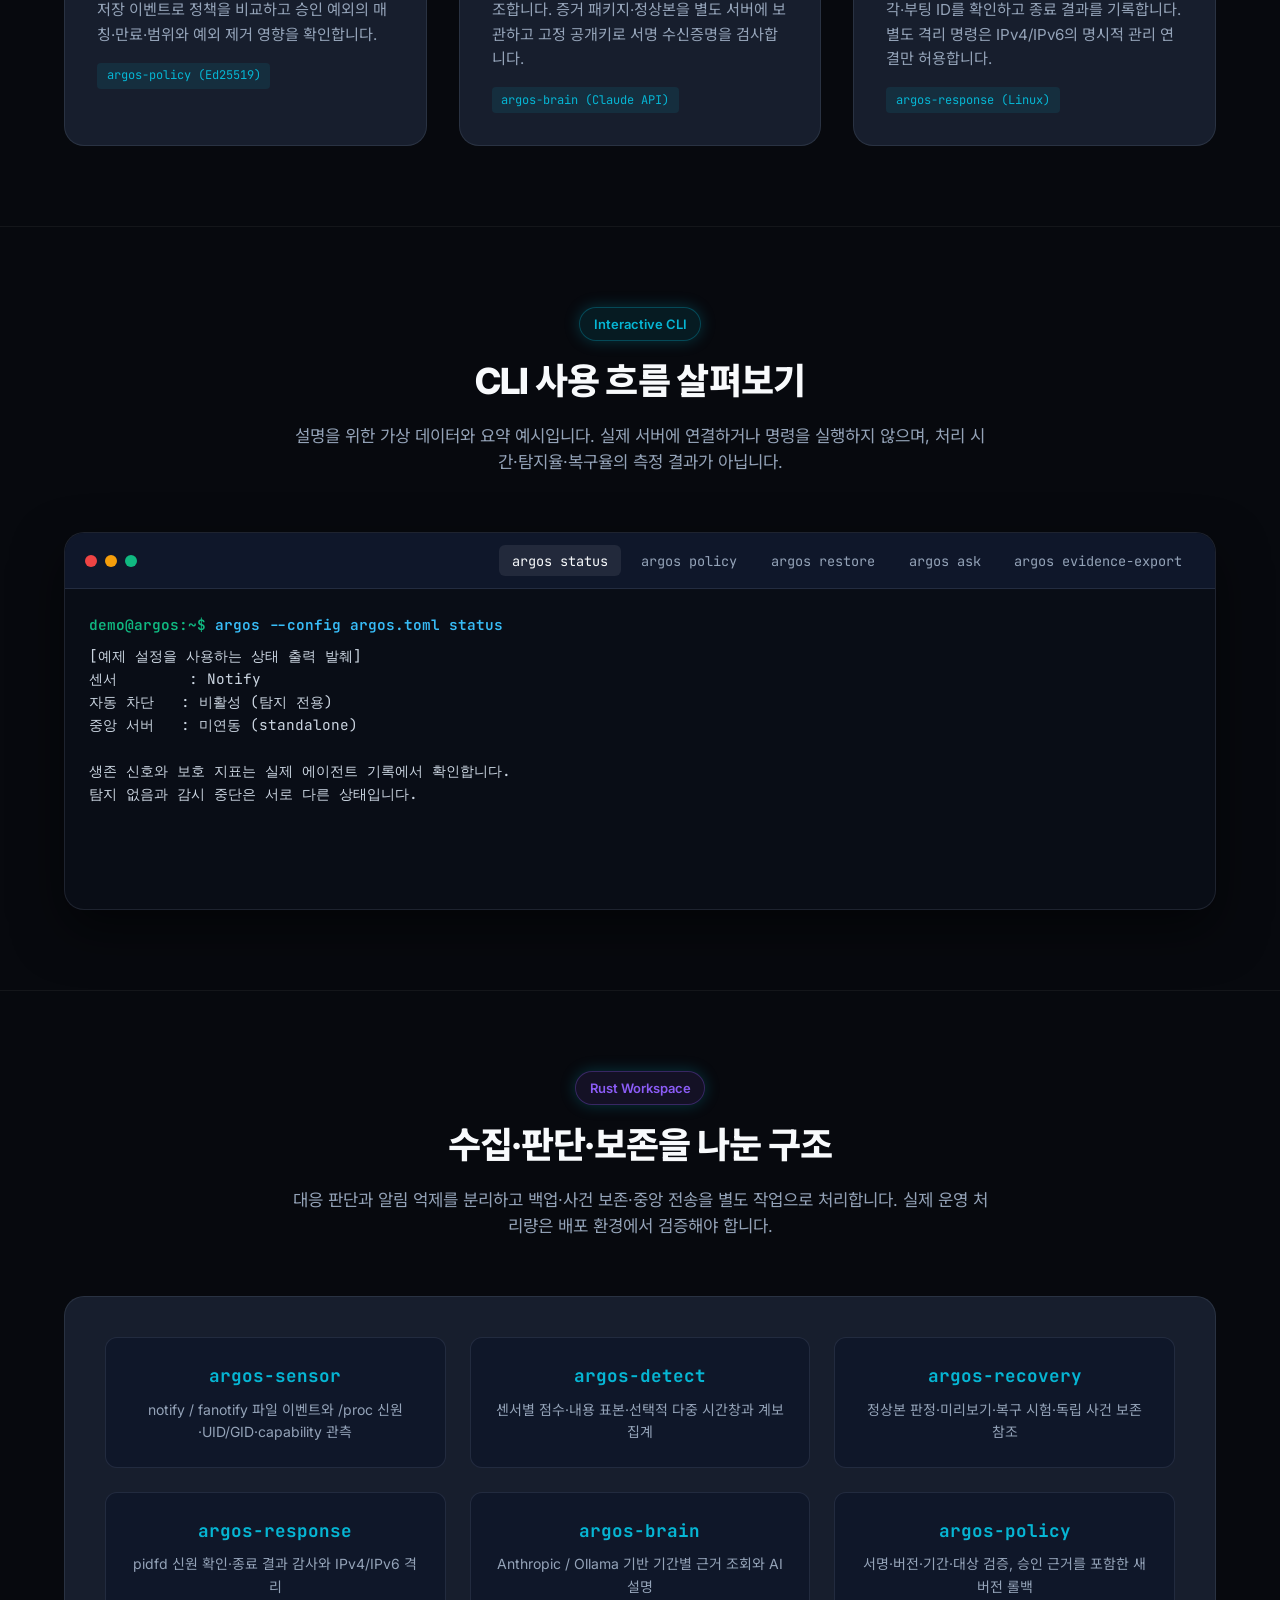
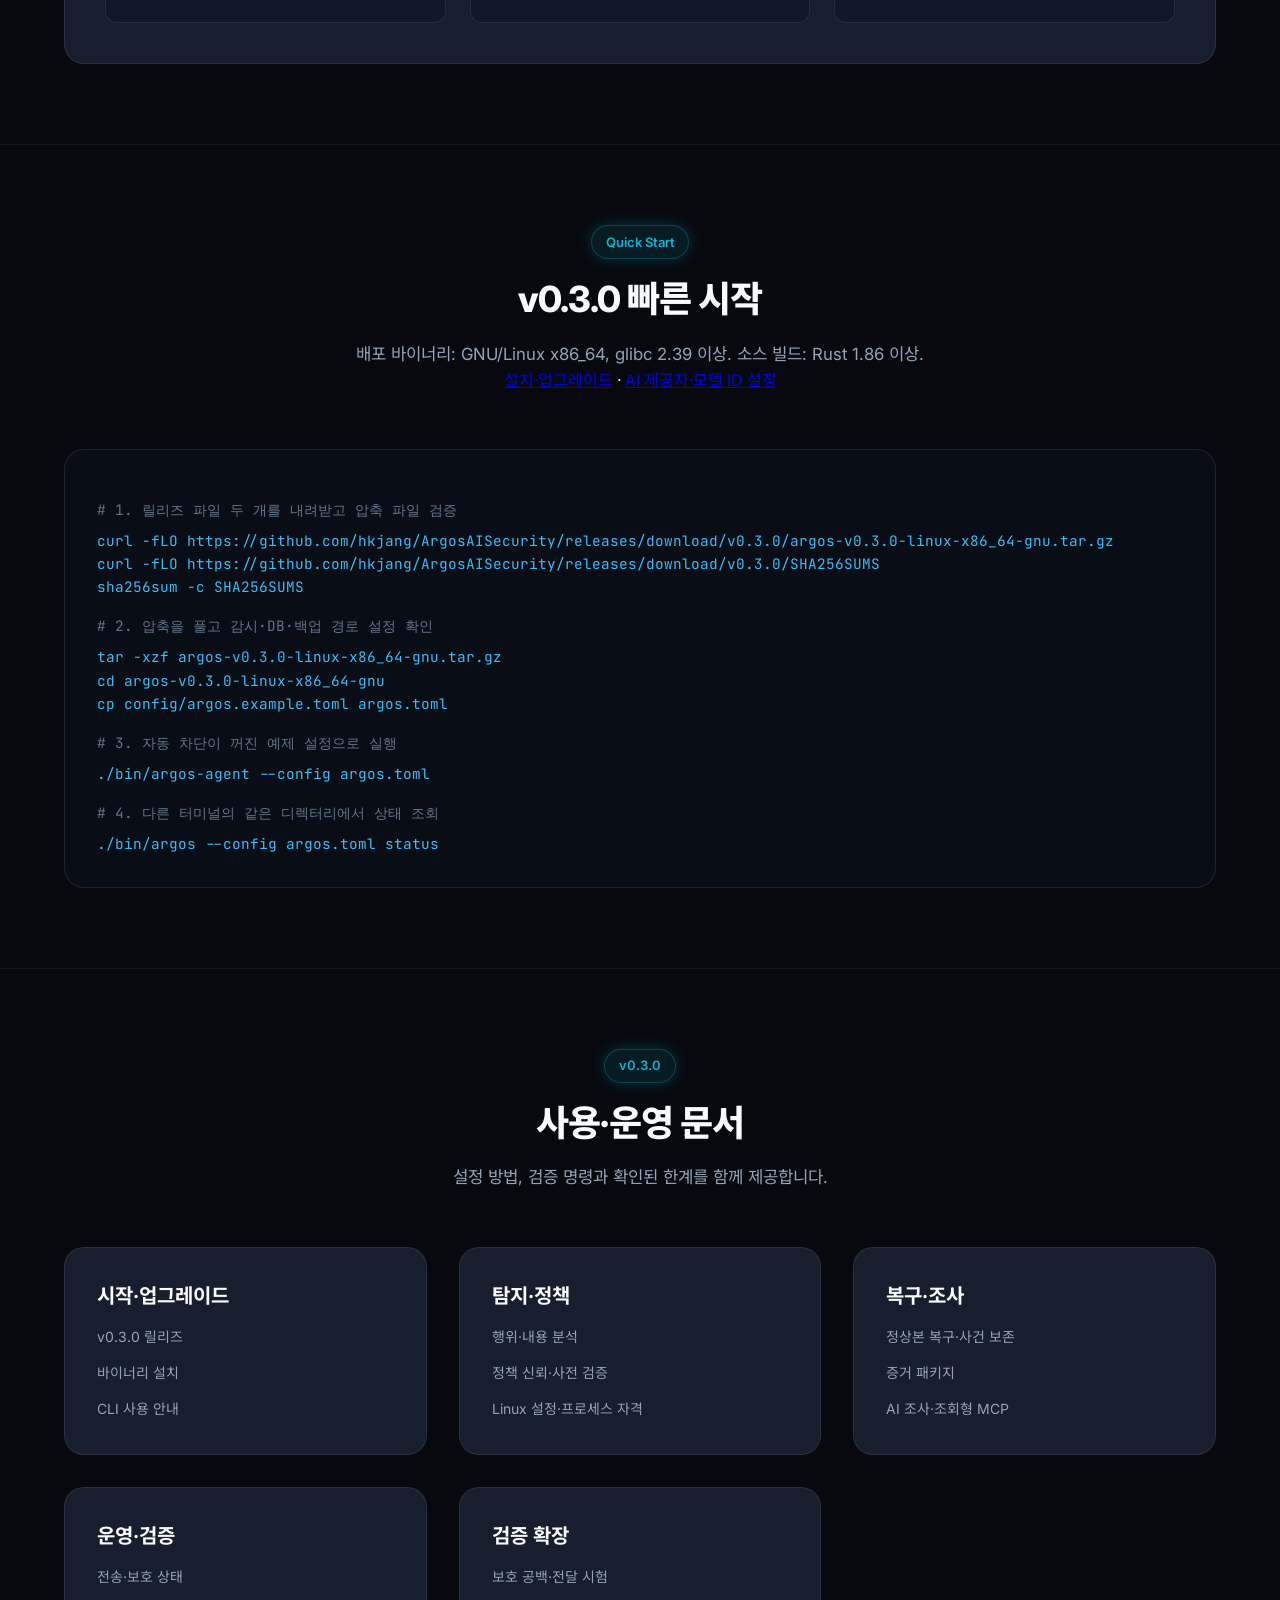
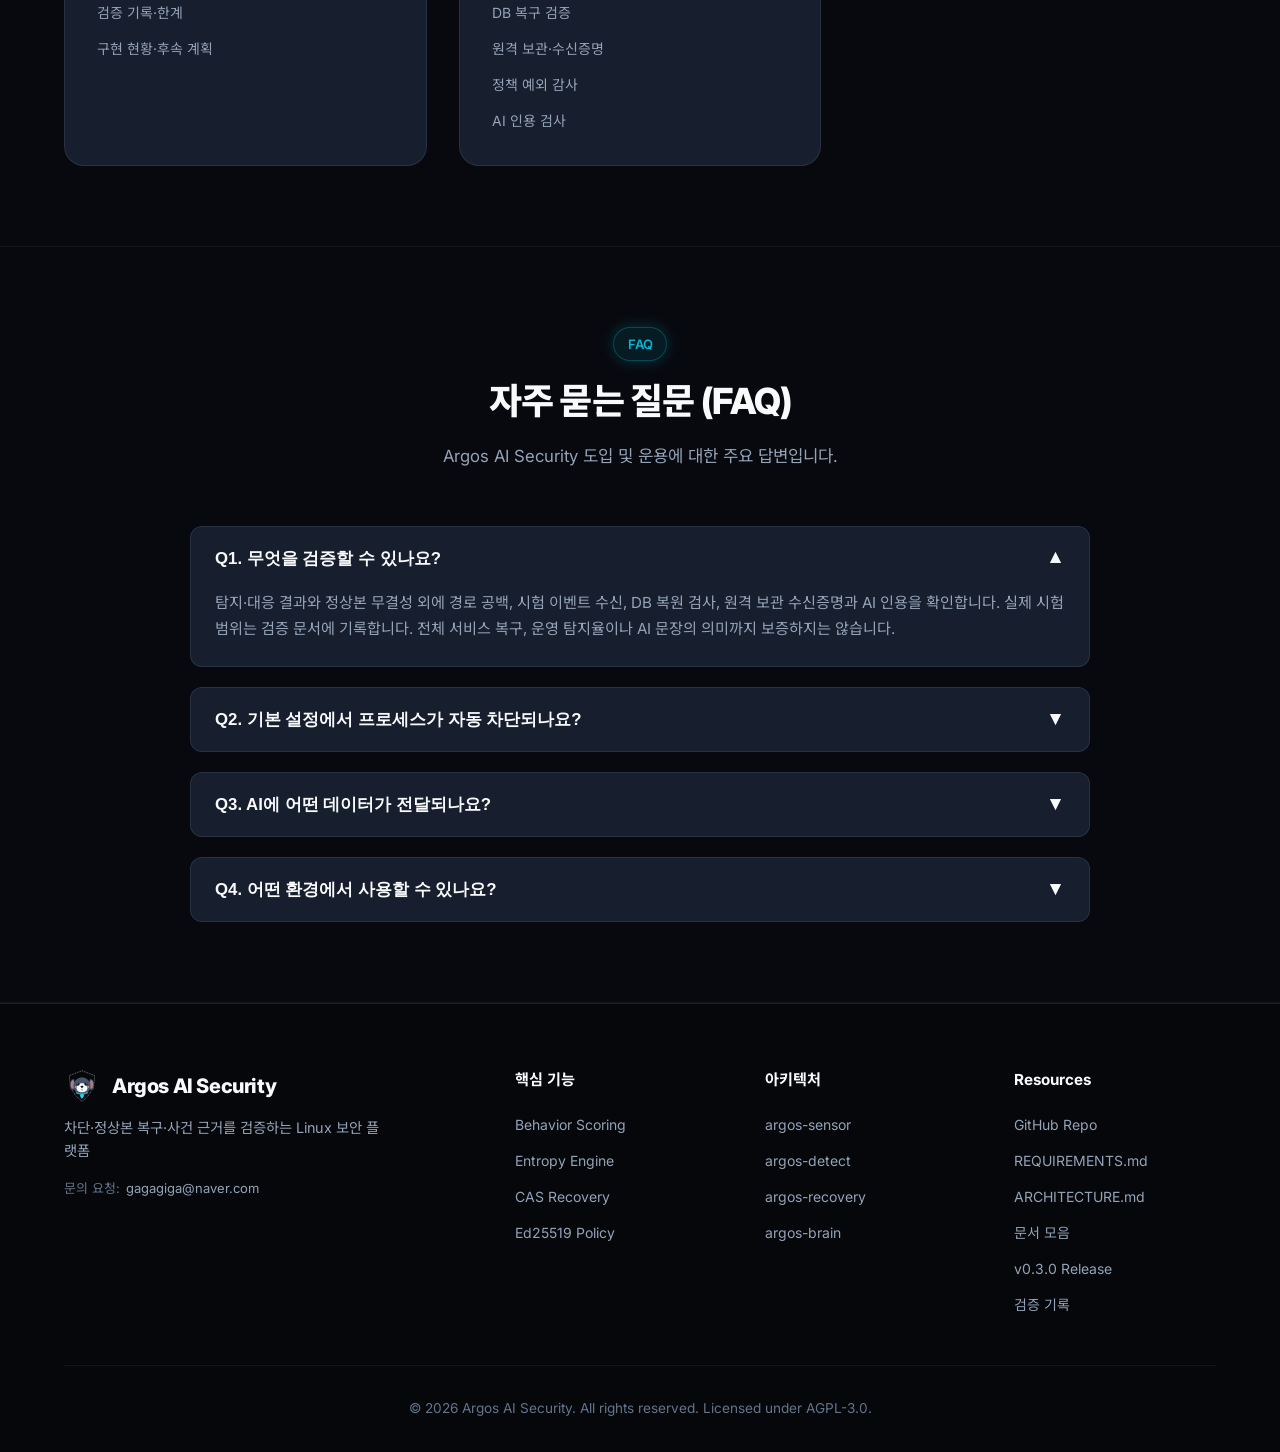
==== commit d7681053: "feat: verify coverage, recovery and evidence trust in v0.3.0" ====
--- a/docs/index.html
+++ b/docs/index.html
@@ -5,8 +5,8 @@
   <meta name="viewport" content="width=device-width, initial-scale=1.0">
   
   <!-- Primary SEO Meta Tags -->
-  <title>Argos AI Security v0.2.0 | 검증 가능한 Linux 차단·복구</title>
-  <meta name="title" content="Argos AI Security v0.2.0 | 검증 가능한 Linux 차단·복구">
+  <title>Argos AI Security v0.3.0 | 검증 가능한 Linux 차단·복구</title>
+  <meta name="title" content="Argos AI Security v0.3.0 | 검증 가능한 Linux 차단·복구">
   <meta name="description" content="파일·프로세스 행위 분석, 서명 정책 검증, 정상 복구 지점과 사건 증거 보존. Anthropic·Ollama를 통한 근거 기반 AI 조사를 지원합니다.">
   <meta name="keywords" content="Argos AI Security, Linux Server Security, Ransomware Defense, AI Cybersecurity, Behavior Scoring, Shannon Entropy, Content-Addressable Storage, Ed25519 Policy, Ollama, Incident Evidence, Rust Security">
   <meta name="author" content="Argos AI Security Team">
@@ -22,22 +22,21 @@
   <!-- Open Graph / Facebook / LinkedIn (SEO) -->
   <meta property="og:type" content="website">
   <meta property="og:url" content="https://hkjang.github.io/ArgosAISecurity/">
-  <meta property="og:title" content="Argos AI Security v0.2.0 | 검증 가능한 Linux 차단·복구">
+  <meta property="og:title" content="Argos AI Security v0.3.0 | 검증 가능한 Linux 차단·복구">
   <meta property="og:description" content="파일·프로세스 행위 분석, 서명 정책 검증, 정상 복구 지점과 사건 증거 보존. Anthropic·Ollama를 통한 근거 기반 AI 조사를 지원합니다.">
   <meta property="og:site_name" content="Argos AI Security">
 
   <!-- Twitter Card (SEO) -->
   <meta name="twitter:card" content="summary">
   <meta name="twitter:url" content="https://hkjang.github.io/ArgosAISecurity/">
-  <meta name="twitter:title" content="Argos AI Security v0.2.0 | 검증 가능한 Linux 차단·복구">
+  <meta name="twitter:title" content="Argos AI Security v0.3.0 | 검증 가능한 Linux 차단·복구">
   <meta name="twitter:description" content="파일·프로세스 행위 분석, 서명 정책 검증, 정상 복구 지점과 사건 증거 보존. Anthropic·Ollama를 통한 근거 기반 AI 조사를 지원합니다.">
 
   <!-- Stylesheet -->
   <link rel="stylesheet" href="style.css">
 
   <!-- JSON-LD Structured Data (AEO & Search Engine Schema) -->
-  <script type="application/ld+json">
-{
+  <script type="application/ld+json">{
   "@context": "https://schema.org",
   "@graph": [
     {
@@ -46,9 +45,9 @@
       "operatingSystem": "GNU/Linux x86_64 (release binaries: glibc 2.39+)",
       "applicationCategory": "SecurityApplication",
       "description": "파일·프로세스 행위 분석, 서명 정책 검증, 정상 복구 지점과 사건 증거 보존. Anthropic·Ollama를 통한 근거 기반 AI 조사를 지원합니다.",
-      "softwareVersion": "0.2.0",
-      "downloadUrl": "https://github.com/hkjang/ArgosAISecurity/releases/tag/v0.2.0",
-      "license": "https://github.com/hkjang/ArgosAISecurity/blob/v0.2.0/LICENSE",
+      "softwareVersion": "0.3.0",
+      "downloadUrl": "https://github.com/hkjang/ArgosAISecurity/releases/tag/v0.3.0",
+      "license": "https://github.com/hkjang/ArgosAISecurity/blob/v0.3.0/LICENSE",
       "offers": {
         "@type": "Offer",
         "price": "0",
@@ -60,15 +59,15 @@
       "mainEntity": [
         {
           "@type": "Question",
-          "name": "Q1. 무엇을 검증할 수 있나요?",
+          "name": "무엇을 검증할 수 있나요?",
           "acceptedAnswer": {
             "@type": "Answer",
-            "text": "센서별 탐지 점수와 대응 결과, 검토한 정상본의 해시와 복구 시험 결과를 구분해서 확인합니다. v0.2.0은 144개 단위·회귀 테스트와 8개 보안 시나리오를 통과했습니다. 이는 운영 탐지율·처리량이나 모든 파일의 복구 가능성을 보증하는 수치가 아닙니다."
+            "text": "탐지·대응 결과와 정상본 무결성 외에 경로 공백, 시험 이벤트 수신, DB 복원 검사, 원격 보관 수신증명과 AI 인용을 확인합니다. 실제 시험 범위는 검증 문서에 기록합니다. 전체 서비스 복구, 운영 탐지율이나 AI 문장의 의미까지 보증하지는 않습니다."
           }
         },
         {
           "@type": "Question",
-          "name": "Q2. 기본 설정에서 프로세스가 자동 차단되나요?",
+          "name": "기본 설정에서 프로세스가 자동 차단되나요?",
           "acceptedAnswer": {
             "@type": "Answer",
             "text": "아니요. auto_block=false가 기본이며 notify 센서는 원인 PID를 제공하지 않습니다. 자동 차단은 명시적 활성화, 기본 80점 임계치와 규칙 조건, Linux 프로세스 신원 검증이 필요합니다. 오탐 위험이 있으므로 정책 재생과 관찰 모드로 먼저 확인하세요."
@@ -76,7 +75,7 @@
         },
         {
           "@type": "Question",
-          "name": "Q3. AI에 어떤 데이터가 전달되나요?",
+          "name": "AI에 어떤 데이터가 전달되나요?",
           "acceptedAnswer": {
             "@type": "Answer",
             "text": "설정한 제공자에 저장된 이벤트·탐지·프로세스·대응 근거를 전달합니다. 파일 본문을 직접 보내지는 않지만 경로·명령행·계정 정보에도 민감한 값이 있을 수 있습니다. Anthropic은 외부 API이며, Ollama는 지정한 사내 주소로 구성할 수 있습니다. 모델 ID와 조회 범위를 확인하세요."
@@ -84,10 +83,10 @@
         },
         {
           "@type": "Question",
-          "name": "Q4. 어떤 환경에서 사용할 수 있나요?",
+          "name": "어떤 환경에서 사용할 수 있나요?",
           "acceptedAnswer": {
             "@type": "Answer",
-            "text": "v0.2.0 배포 바이너리는 GNU/Linux x86_64, glibc 2.39 이상용입니다. 소스 빌드 최소 Rust 버전은 1.86입니다. notify는 다른 OS 개발용 경로도 제공하지만 이번 릴리즈에서 Windows/macOS 바이너리와 실행 검증 결과는 제공하지 않습니다. fanotify·프로세스 대응·격리는 Linux 지원과 권한이 필요합니다."
+            "text": "v0.3.0 배포 바이너리는 GNU/Linux x86_64, glibc 2.39 이상용입니다. 소스 빌드 최소 Rust 버전은 1.86입니다. notify는 다른 OS 개발용 경로도 제공하지만 이번 릴리즈에서 Windows/macOS 바이너리와 실행 검증 결과는 제공하지 않습니다. fanotify·프로세스 대응·격리는 Linux 지원과 권한이 필요합니다."
           }
         }
       ]
@@ -104,8 +103,7 @@
       }
     }
   ]
-}
-  </script>
+}</script>
 </head>
 <body>
 
@@ -152,15 +150,15 @@
       <div class="container">
         <div class="badge">
           <span class="badge-dot"></span>
-          <span data-i18n="hero_badge">v0.2.0 · Linux 보안 플랫폼</span>
+          <span data-i18n="hero_badge">v0.3.0 · Linux 보안 플랫폼</span>
         </div>
 
         <h1 data-i18n="hero_title">차단과 복구를 검증하는 Linux 보안<br><span class="text-gradient">Argos AI Security</span></h1>
 
-        <p class="subtitle" data-i18n="hero_subtitle">파일·프로세스 행위 분석, 서명 정책 검증, 정상 복구 지점과 사건 증거 보존. Anthropic·Ollama를 통한 근거 기반 AI 조사를 지원합니다.</p>
+        <p class="subtitle" data-i18n="hero_subtitle">파일·프로세스 행위 분석에 보호 공백 검사, 네이티브 DB 복구 시험과 원격 보관을 더했습니다. 정책 예외를 재생하고 AI 답변의 근거 인용을 검사합니다.</p>
 
         <div class="hero-cta">
-          <a href="https://github.com/hkjang/ArgosAISecurity/releases/tag/v0.2.0" class="btn-primary" data-i18n="btn_download">v0.2.0 다운로드</a>
+          <a href="https://github.com/hkjang/ArgosAISecurity/releases/tag/v0.3.0" class="btn-primary" data-i18n="btn_download">v0.3.0 다운로드</a>
           <a href="#quickstart" class="btn-primary" data-i18n="btn_quickstart">빠른 시작 가이드</a>
           <a href="#cli-demo" class="btn-secondary" data-i18n="btn_demo">CLI 데모 체험</a>
         </div>
@@ -168,7 +166,7 @@
         <!-- Metrics Bar -->
         <div class="metrics-bar">
           <div class="metric-item">
-            <div class="metric-value text-gradient" data-i18n="metric_time">v0.2.0</div>
+            <div class="metric-value text-gradient" data-i18n="metric_time">v0.3.0</div>
             <div class="metric-label" data-i18n="metric_time_label">공개 릴리즈</div>
           </div>
           <div class="metric-item">
@@ -203,7 +201,7 @@
               <svg width="24" height="24" fill="none" stroke="currentColor" viewBox="0 0 24 24"><path stroke-linecap="round" stroke-linejoin="round" stroke-width="2" d="M13 10V3L4 14h7v7l9-11h-7z"></path></svg>
             </div>
             <h3 data-i18n="feat1_title">행위·Linux 설정 분석</h3>
-            <p data-i18n="feat1_desc">notify/fanotify 파일 감시와 /proc 프로세스 관측을 결합합니다. 선택한 10/60/600초 집계와 SSH·sudoers·cron·systemd 설정 차이를 분석합니다.</p>
+            <p data-i18n="feat1_desc">notify/fanotify와 /proc 관측, 선택한 다중 시간 구간과 Linux 설정 의미를 분석합니다. 별도 경로·마운트 검사는 공백을 표시하고 시험 파일로 DB 수신을 확인합니다.</p>
             <span class="feature-tag">argos-sensor + argos-detect</span>
           </div>
 
@@ -223,7 +221,7 @@
               <svg width="24" height="24" fill="none" stroke="currentColor" viewBox="0 0 24 24"><path stroke-linecap="round" stroke-linejoin="round" stroke-width="2" d="M4 4v5h.582m15.356 2A8.001 8.001 0 004.582 9m0 0H9m11 11v-5h-.581m0 0a8.003 8.003 0 01-15.357-2m15.357 2H15"></path></svg>
             </div>
             <h3 data-i18n="feat3_title">정상본 복구·사건 보존</h3>
-            <p data-i18n="feat3_desc">검토해 지정한 정상본만 원본에 복구합니다. 별도 경로 미리보기·복구 시험을 제공하고, 사건별 보존 참조를 정상 판정과 별도로 관리합니다.</p>
+            <p data-i18n="feat3_desc">검토한 정상본의 별도 경로 복구와 사건 보존을 지원합니다. SQLite·PostgreSQL 백업을 새 환경에서 복원하고 DB 스키마·행 수·쓰기 롤백을 검사합니다.</p>
             <span class="feature-tag">argos-recovery (SHA-256)</span>
           </div>
 
@@ -233,7 +231,7 @@
               <svg width="24" height="24" fill="none" stroke="currentColor" viewBox="0 0 24 24"><path stroke-linecap="round" stroke-linejoin="round" stroke-width="2" d="M12 15v2m-6 4h12a2 2 0 002-2v-6a2 2 0 00-2-2H6a2 2 0 00-2 2v6a2 2 0 002 2zm10-10V7a4 4 0 00-8 0v4h8z"></path></svg>
             </div>
             <h3 data-i18n="feat4_title">서명 정책·사전 검증</h3>
-            <p data-i18n="feat4_desc">운영 활성화 시 Ed25519 서명·버전·유효기간·대상·키 ID를 검사합니다. 과거 이벤트 재생은 후보 정책의 알림·예상 차단 차이와 조회 누락을 보여줍니다.</p>
+            <p data-i18n="feat4_desc">서명·버전·유효기간·대상·키 ID를 검사합니다. 저장 이벤트로 정책을 비교하고 승인 예외의 매칭·만료·범위와 예외 제거 영향을 확인합니다.</p>
             <span class="feature-tag">argos-policy (Ed25519)</span>
           </div>
 
@@ -243,7 +241,7 @@
               <svg width="24" height="24" fill="none" stroke="currentColor" viewBox="0 0 24 24"><path stroke-linecap="round" stroke-linejoin="round" stroke-width="2" d="M9.663 17h4.673M12 3v1m6.364 1.636l-.707.707M21 12h-1M4 12H3m3.343-5.657l-.707-.707m2.828 9.9a5 5 0 117.072 0l-.548.547A3.374 3.374 0 0014 18.469V19a2 2 0 01-2 2h-1.686a2 2 0 01-1.996-1.854l-.066-.677a3.374 3.374 0 00-1.042-2.127l-.547-.547z"></path></svg>
             </div>
             <h3 data-i18n="feat5_title">근거 기반 AI·증거 패키지</h3>
-            <p data-i18n="feat5_desc">Anthropic 또는 Ollama로 기간별 근거 ID와 조회 누락을 포함해 조사합니다. 읽기 전용 MCP와 SHA-256 manifest를 포함한 사고 증거 내보내기를 지원합니다.</p>
+            <p data-i18n="feat5_desc">AI의 근거 종류·ID·시각·출처를 조회 목록과 대조합니다. 증거 패키지·정상본을 별도 서버에 보관하고 고정 공개키로 서명 수신증명을 검사합니다.</p>
             <span class="feature-tag">argos-brain (Claude API)</span>
           </div>
 
@@ -347,18 +345,18 @@
       <div class="container">
         <div class="section-header">
           <span class="badge">Quick Start</span>
-          <h2 class="section-title">v0.2.0 빠른 시작</h2>
+          <h2 class="section-title">v0.3.0 빠른 시작</h2>
           <p class="section-desc">배포 바이너리: GNU/Linux x86_64, glibc 2.39 이상. 소스 빌드: Rust 1.86 이상.</p>
           <p><a href="INSTALL_BINARY.md">설치·업그레이드</a> · <a href="FEATURE_AI.md">AI 제공자·모델 ID 설정</a></p>
         </div>
         <div style="background: #090d16; border: 1px solid var(--border-color); border-radius: var(--radius-lg); padding: 2rem; font-family: var(--font-mono); font-size: 0.9rem; color: #e2e8f0; overflow-x: auto;">
           <div style="color: var(--text-dim); margin: 1rem 0 0.5rem;"># 1. 릴리즈 파일 두 개를 내려받고 압축 파일 검증</div>
-<div style="color: #38bdf8;">curl -fLO https://github.com/hkjang/ArgosAISecurity/releases/download/v0.2.0/argos-v0.2.0-linux-x86_64-gnu.tar.gz</div>
-<div style="color: #38bdf8;">curl -fLO https://github.com/hkjang/ArgosAISecurity/releases/download/v0.2.0/SHA256SUMS</div>
+<div style="color: #38bdf8;">curl -fLO https://github.com/hkjang/ArgosAISecurity/releases/download/v0.3.0/argos-v0.3.0-linux-x86_64-gnu.tar.gz</div>
+<div style="color: #38bdf8;">curl -fLO https://github.com/hkjang/ArgosAISecurity/releases/download/v0.3.0/SHA256SUMS</div>
 <div style="color: #38bdf8;">sha256sum -c SHA256SUMS</div>
 <div style="color: var(--text-dim); margin: 1rem 0 0.5rem;"># 2. 압축을 풀고 감시·DB·백업 경로 설정 확인</div>
-<div style="color: #38bdf8;">tar -xzf argos-v0.2.0-linux-x86_64-gnu.tar.gz</div>
-<div style="color: #38bdf8;">cd argos-v0.2.0-linux-x86_64-gnu</div>
+<div style="color: #38bdf8;">tar -xzf argos-v0.3.0-linux-x86_64-gnu.tar.gz</div>
+<div style="color: #38bdf8;">cd argos-v0.3.0-linux-x86_64-gnu</div>
 <div style="color: #38bdf8;">cp config/argos.example.toml argos.toml</div>
 <div style="color: var(--text-dim); margin: 1rem 0 0.5rem;"># 3. 자동 차단이 꺼진 예제 설정으로 실행</div>
 <div style="color: #38bdf8;">./bin/argos-agent --config argos.toml</div>
@@ -368,10 +366,10 @@
       </div>
     </section>
 
-<section id="documentation"><div class="container"><div class="section-header"><span class="badge">v0.2.0</span><h2 class="section-title">사용·운영 문서</h2><p class="section-desc">설정 방법, 검증 명령과 확인된 한계를 함께 제공합니다.</p></div><div class="features-grid"><div class="feature-card"><h3>시작·업그레이드</h3><ul class="footer-links"><li><a href="https://github.com/hkjang/ArgosAISecurity/releases/tag/v0.2.0">v0.2.0 릴리즈</a></li><li><a href="INSTALL_BINARY.md">바이너리 설치</a></li><li><a href="SERVICE_CLI.md">CLI 사용 안내</a></li></ul></div>
+<section id="documentation"><div class="container"><div class="section-header"><span class="badge">v0.3.0</span><h2 class="section-title">사용·운영 문서</h2><p class="section-desc">설정 방법, 검증 명령과 확인된 한계를 함께 제공합니다.</p></div><div class="features-grid"><div class="feature-card"><h3>시작·업그레이드</h3><ul class="footer-links"><li><a href="https://github.com/hkjang/ArgosAISecurity/releases/tag/v0.3.0">v0.3.0 릴리즈</a></li><li><a href="INSTALL_BINARY.md">바이너리 설치</a></li><li><a href="SERVICE_CLI.md">CLI 사용 안내</a></li></ul></div>
 <div class="feature-card"><h3>탐지·정책</h3><ul class="footer-links"><li><a href="FEATURE_DETECTION.md">행위·내용 분석</a></li><li><a href="FEATURE_POLICY.md">정책 신뢰·사전 검증</a></li><li><a href="FEATURE_LINUX_ANALYSIS.md">Linux 설정·프로세스 자격</a></li></ul></div>
 <div class="feature-card"><h3>복구·조사</h3><ul class="footer-links"><li><a href="FEATURE_RECOVERY.md">정상본 복구·사건 보존</a></li><li><a href="FEATURE_EVIDENCE_PACKAGE.md">증거 패키지</a></li><li><a href="FEATURE_AI.md">AI 조사·조회형 MCP</a></li></ul></div>
-<div class="feature-card"><h3>운영·검증</h3><ul class="footer-links"><li><a href="FEATURE_RELIABILITY.md">전송·보호 상태</a></li><li><a href="PLATFORM_VALIDATION.md">검증 기록·한계</a></li><li><a href="ROADMAP.md">구현 현황·후속 계획</a></li></ul></div></div></div></section>
+<div class="feature-card"><h3>운영·검증</h3><ul class="footer-links"><li><a href="FEATURE_RELIABILITY.md">전송·보호 상태</a></li><li><a href="PLATFORM_VALIDATION.md">검증 기록·한계</a></li><li><a href="ROADMAP.md">구현 현황·후속 계획</a></li></ul></div><div class="feature-card"><h3>검증 확장</h3><ul class="footer-links"><li><a href="FEATURE_COVERAGE.md">보호 공백·전달 시험</a></li><li><a href="FEATURE_SERVICE_RECOVERY.md">DB 복구 검증</a></li><li><a href="FEATURE_REMOTE_VAULT.md">원격 보관·수신증명</a></li><li><a href="FEATURE_EXCEPTION_AUDIT.md">정책 예외 감사</a></li><li><a href="FEATURE_AI_VALIDATION.md">AI 인용 검사</a></li></ul></div></div></div></section>
 
     <!-- FAQ Accordion Section -->
     <section id="faq">
@@ -389,7 +387,7 @@
               <span data-i18n="faq1_q">Q1. 무엇을 검증할 수 있나요?</span>
               <span class="faq-icon">▼</span>
             </button>
-            <div class="faq-answer" data-i18n="faq1_a">센서별 탐지 점수와 대응 결과, 검토한 정상본의 해시와 복구 시험 결과를 구분해서 확인합니다. v0.2.0은 144개 단위·회귀 테스트와 8개 보안 시나리오를 통과했습니다. 이는 운영 탐지율·처리량이나 모든 파일의 복구 가능성을 보증하는 수치가 아닙니다.</div>
+            <div class="faq-answer" data-i18n="faq1_a">탐지·대응 결과와 정상본 무결성 외에 경로 공백, 시험 이벤트 수신, DB 복원 검사, 원격 보관 수신증명과 AI 인용을 확인합니다. 실제 시험 범위는 검증 문서에 기록합니다. 전체 서비스 복구, 운영 탐지율이나 AI 문장의 의미까지 보증하지는 않습니다.</div>
           </div>
 
           <!-- Q2 -->
@@ -416,7 +414,7 @@
               <span data-i18n="faq4_q">Q4. 어떤 환경에서 사용할 수 있나요?</span>
               <span class="faq-icon">▼</span>
             </button>
-            <div class="faq-answer" data-i18n="faq4_a">v0.2.0 배포 바이너리는 GNU/Linux x86_64, glibc 2.39 이상용입니다. 소스 빌드 최소 Rust 버전은 1.86입니다. notify는 다른 OS 개발용 경로도 제공하지만 이번 릴리즈에서 Windows/macOS 바이너리와 실행 검증 결과는 제공하지 않습니다. fanotify·프로세스 대응·격리는 Linux 지원과 권한이 필요합니다.</div>
+            <div class="faq-answer" data-i18n="faq4_a">v0.3.0 배포 바이너리는 GNU/Linux x86_64, glibc 2.39 이상용입니다. 소스 빌드 최소 Rust 버전은 1.86입니다. notify는 다른 OS 개발용 경로도 제공하지만 이번 릴리즈에서 Windows/macOS 바이너리와 실행 검증 결과는 제공하지 않습니다. fanotify·프로세스 대응·격리는 Linux 지원과 권한이 필요합니다.</div>
           </div>
         </div>
       </div>
@@ -468,7 +466,7 @@
             <li><a href="REQUIREMENTS.md" target="_blank">REQUIREMENTS.md</a></li>
             <li><a href="ARCHITECTURE.md" target="_blank">ARCHITECTURE.md</a></li>
             <li><a href="#documentation">문서 모음</a></li>
-            <li><a href="https://github.com/hkjang/ArgosAISecurity/releases/tag/v0.2.0">v0.2.0 Release</a></li>
+            <li><a href="https://github.com/hkjang/ArgosAISecurity/releases/tag/v0.3.0">v0.3.0 Release</a></li>
             <li><a href="PLATFORM_VALIDATION.md">검증 기록</a></li>
           </ul>
         </div>
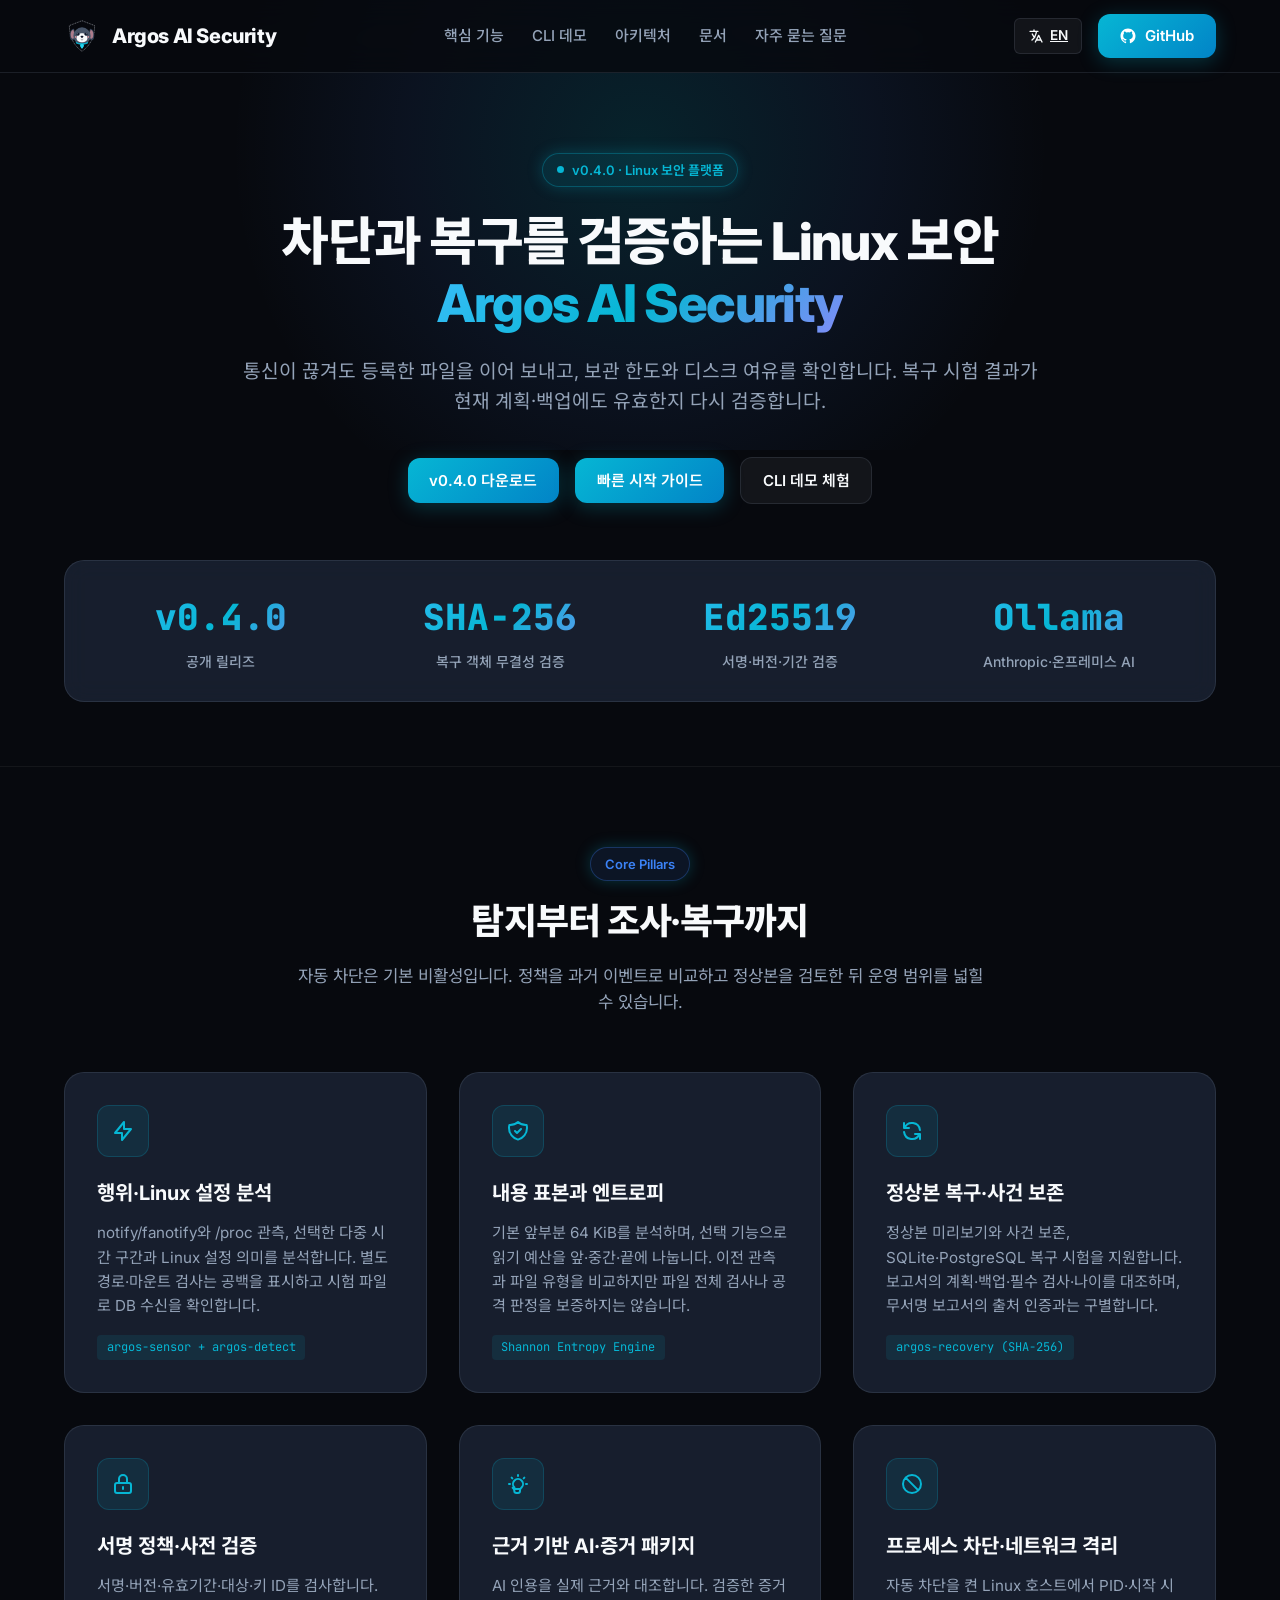
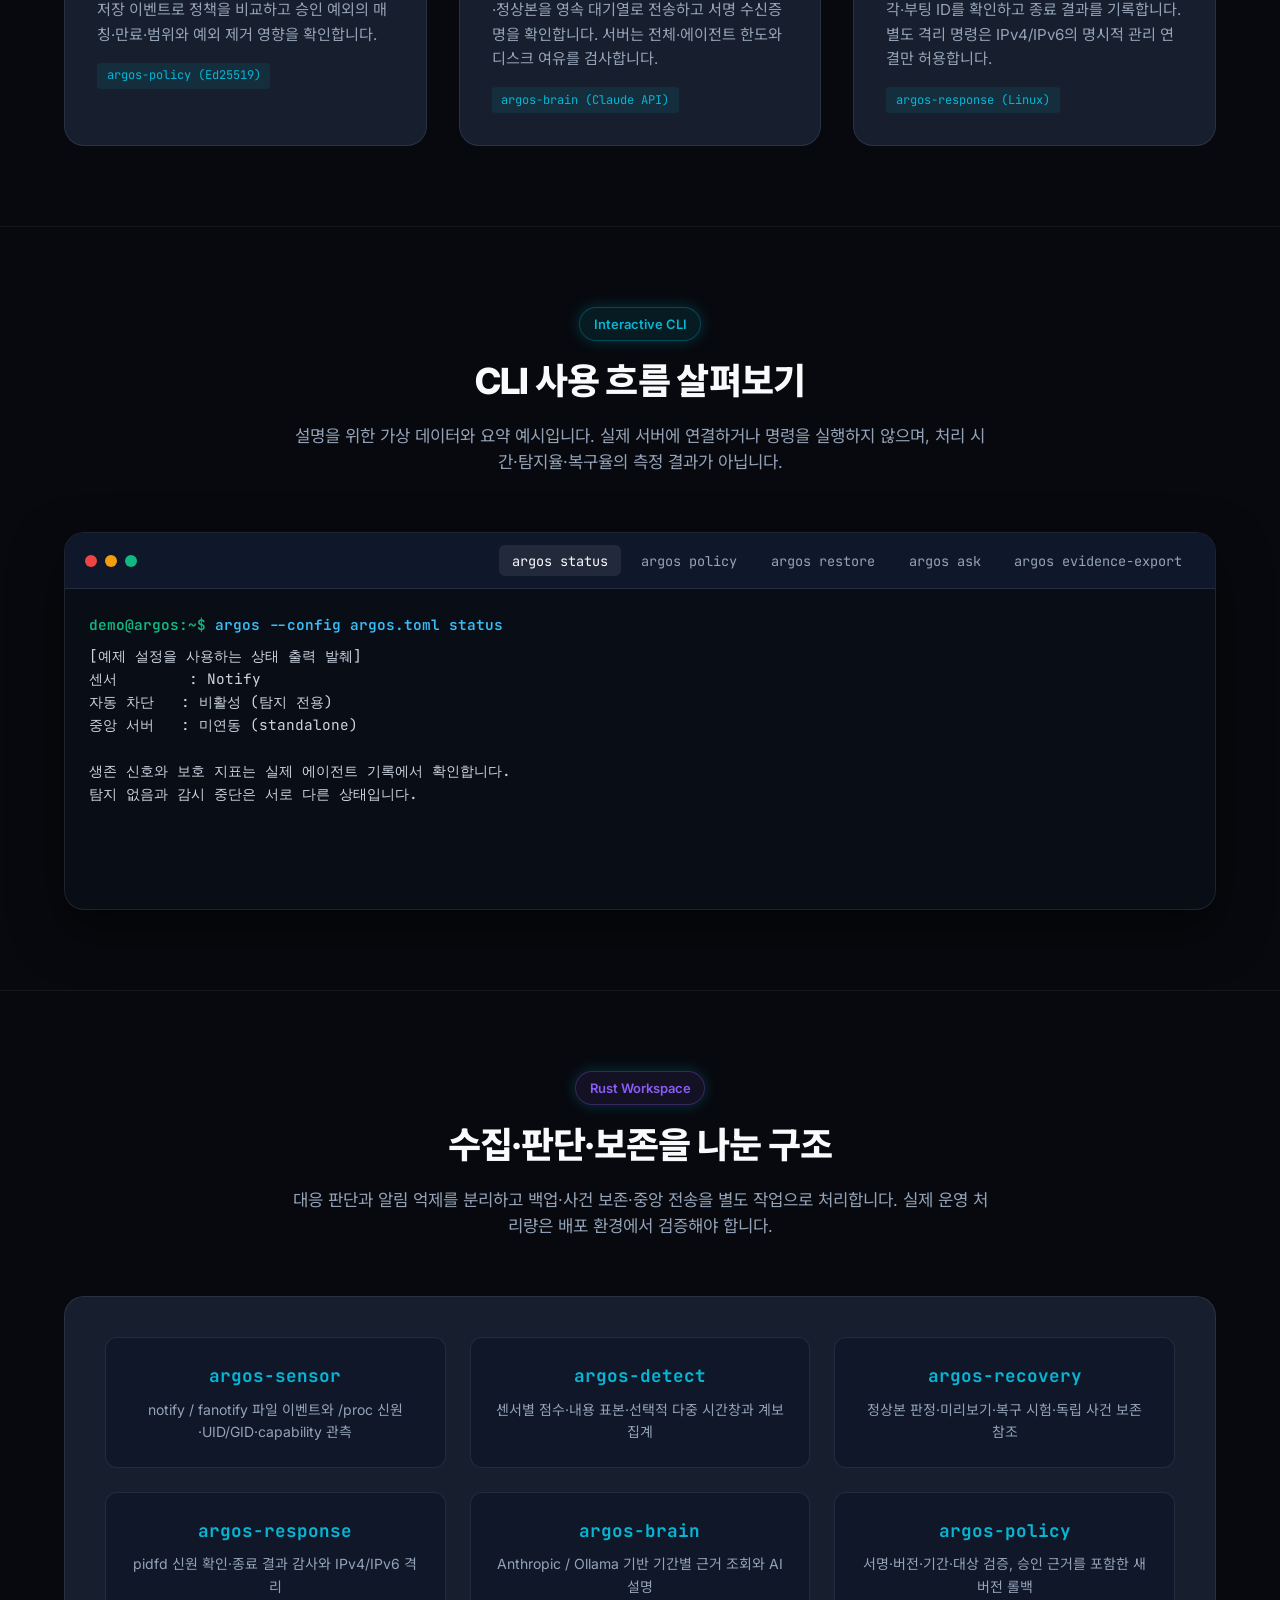
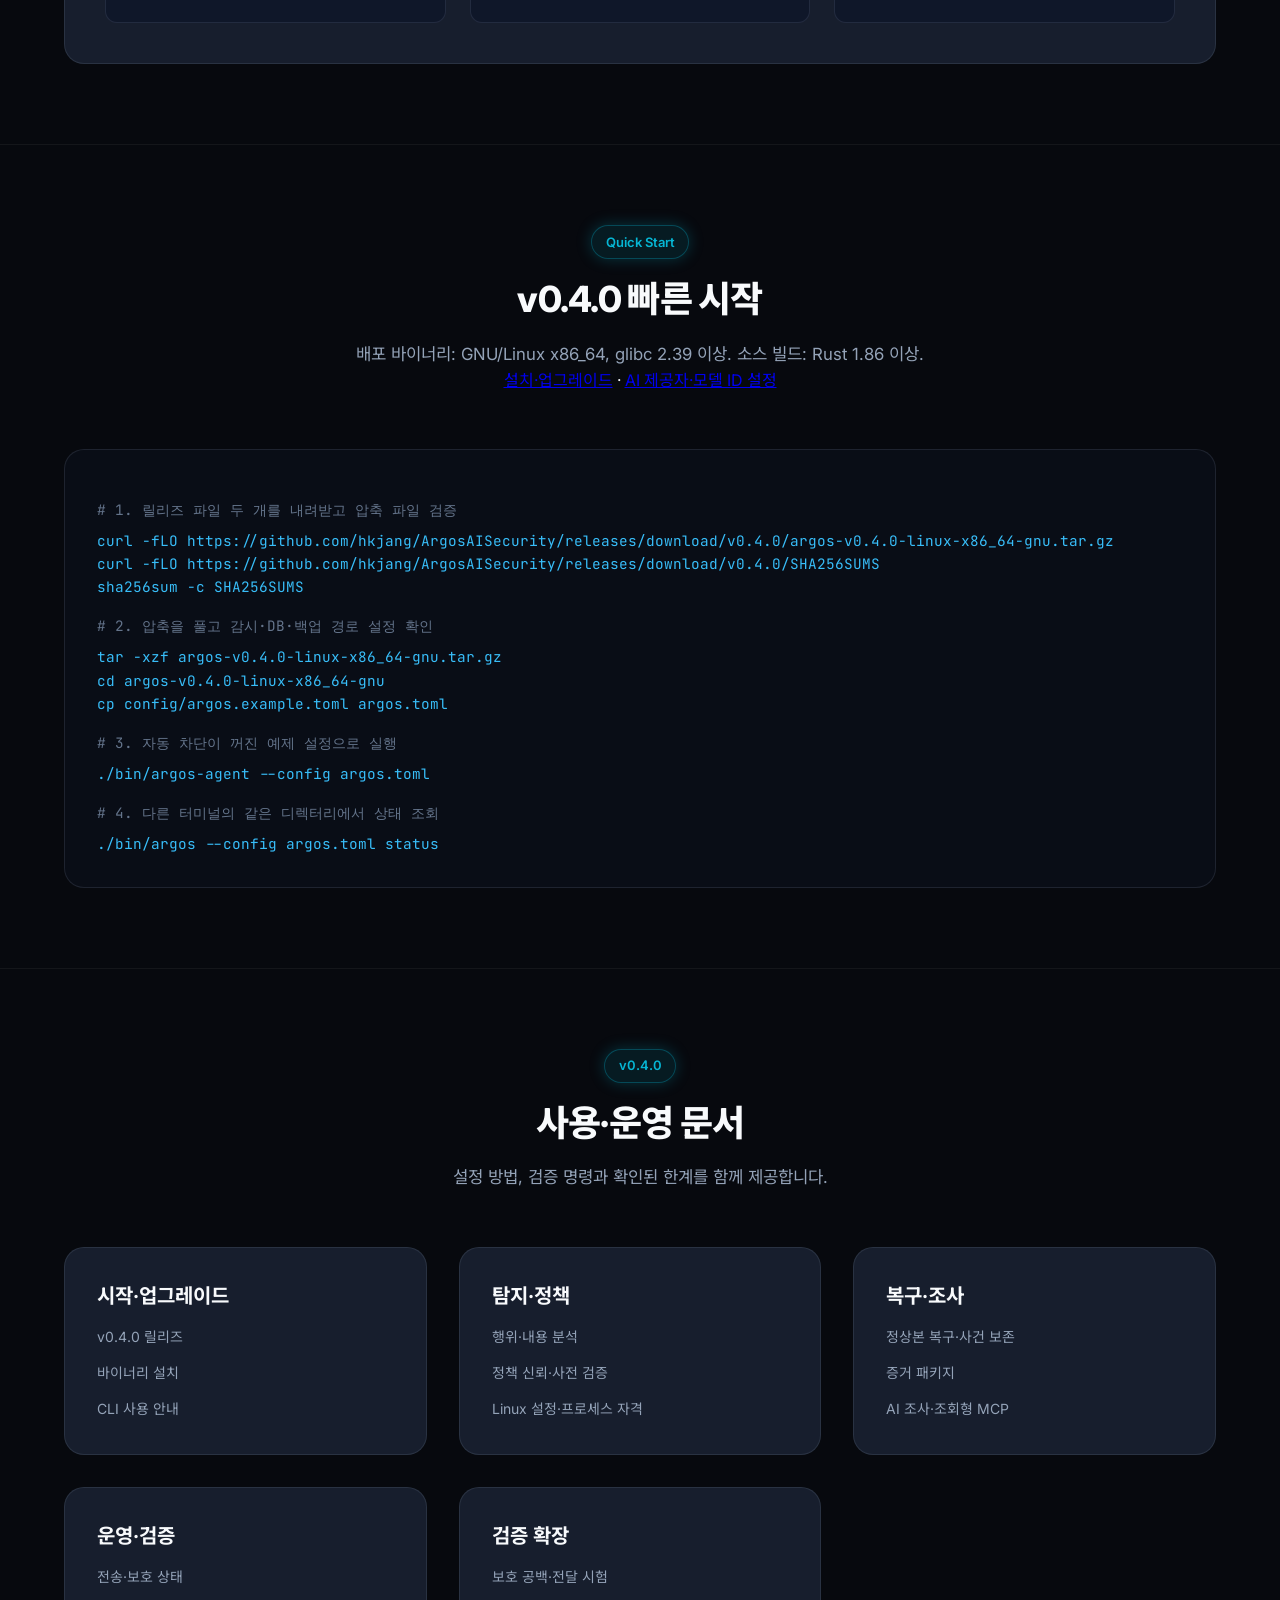
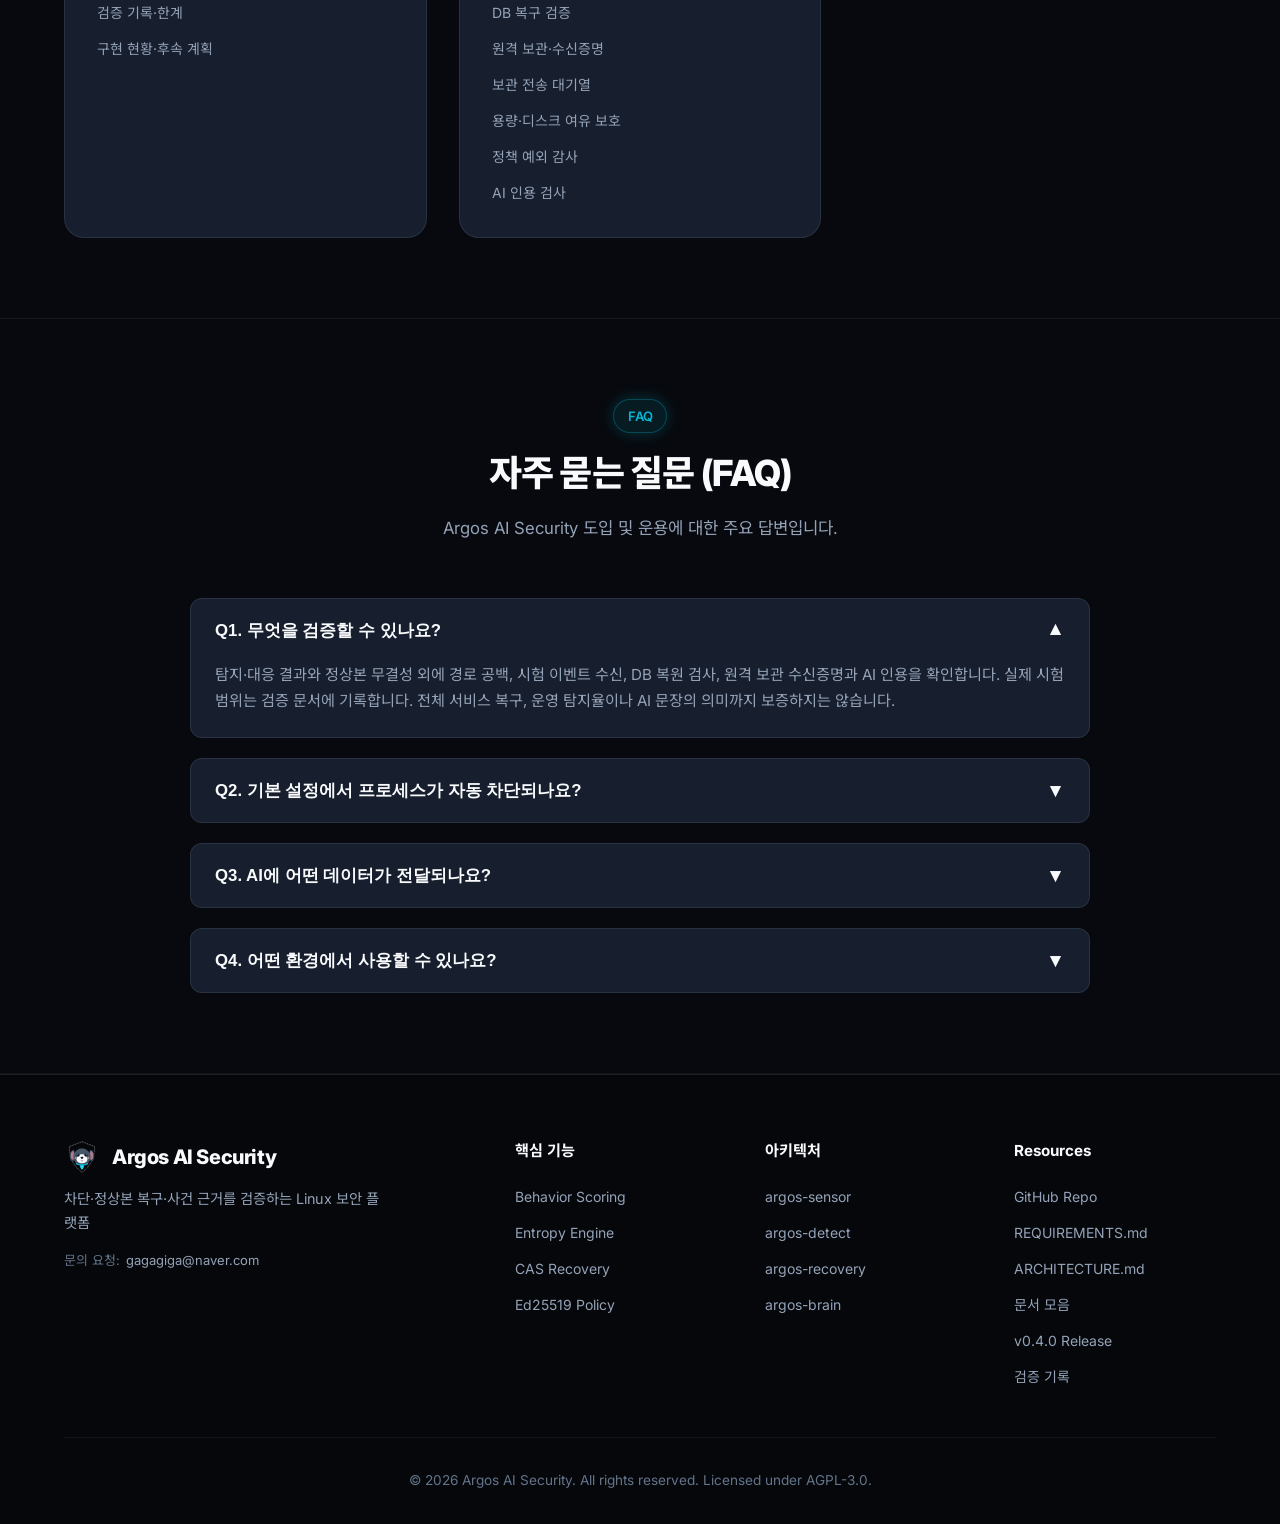
==== commit d8af8ea0: "feat: make vault delivery and recovery verification durable in v0.4.0" ====
--- a/docs/index.html
+++ b/docs/index.html
@@ -5,8 +5,8 @@
   <meta name="viewport" content="width=device-width, initial-scale=1.0">
   
   <!-- Primary SEO Meta Tags -->
-  <title>Argos AI Security v0.3.0 | 검증 가능한 Linux 차단·복구</title>
-  <meta name="title" content="Argos AI Security v0.3.0 | 검증 가능한 Linux 차단·복구">
+  <title>Argos AI Security v0.4.0 | 검증 가능한 Linux 차단·복구</title>
+  <meta name="title" content="Argos AI Security v0.4.0 | 검증 가능한 Linux 차단·복구">
   <meta name="description" content="파일·프로세스 행위 분석, 서명 정책 검증, 정상 복구 지점과 사건 증거 보존. Anthropic·Ollama를 통한 근거 기반 AI 조사를 지원합니다.">
   <meta name="keywords" content="Argos AI Security, Linux Server Security, Ransomware Defense, AI Cybersecurity, Behavior Scoring, Shannon Entropy, Content-Addressable Storage, Ed25519 Policy, Ollama, Incident Evidence, Rust Security">
   <meta name="author" content="Argos AI Security Team">
@@ -22,14 +22,14 @@
   <!-- Open Graph / Facebook / LinkedIn (SEO) -->
   <meta property="og:type" content="website">
   <meta property="og:url" content="https://hkjang.github.io/ArgosAISecurity/">
-  <meta property="og:title" content="Argos AI Security v0.3.0 | 검증 가능한 Linux 차단·복구">
+  <meta property="og:title" content="Argos AI Security v0.4.0 | 검증 가능한 Linux 차단·복구">
   <meta property="og:description" content="파일·프로세스 행위 분석, 서명 정책 검증, 정상 복구 지점과 사건 증거 보존. Anthropic·Ollama를 통한 근거 기반 AI 조사를 지원합니다.">
   <meta property="og:site_name" content="Argos AI Security">
 
   <!-- Twitter Card (SEO) -->
   <meta name="twitter:card" content="summary">
   <meta name="twitter:url" content="https://hkjang.github.io/ArgosAISecurity/">
-  <meta name="twitter:title" content="Argos AI Security v0.3.0 | 검증 가능한 Linux 차단·복구">
+  <meta name="twitter:title" content="Argos AI Security v0.4.0 | 검증 가능한 Linux 차단·복구">
   <meta name="twitter:description" content="파일·프로세스 행위 분석, 서명 정책 검증, 정상 복구 지점과 사건 증거 보존. Anthropic·Ollama를 통한 근거 기반 AI 조사를 지원합니다.">
 
   <!-- Stylesheet -->
@@ -45,9 +45,9 @@
       "operatingSystem": "GNU/Linux x86_64 (release binaries: glibc 2.39+)",
       "applicationCategory": "SecurityApplication",
       "description": "파일·프로세스 행위 분석, 서명 정책 검증, 정상 복구 지점과 사건 증거 보존. Anthropic·Ollama를 통한 근거 기반 AI 조사를 지원합니다.",
-      "softwareVersion": "0.3.0",
-      "downloadUrl": "https://github.com/hkjang/ArgosAISecurity/releases/tag/v0.3.0",
-      "license": "https://github.com/hkjang/ArgosAISecurity/blob/v0.3.0/LICENSE",
+      "softwareVersion": "0.4.0",
+      "downloadUrl": "https://github.com/hkjang/ArgosAISecurity/releases/tag/v0.4.0",
+      "license": "https://github.com/hkjang/ArgosAISecurity/blob/v0.4.0/LICENSE",
       "offers": {
         "@type": "Offer",
         "price": "0",
@@ -86,7 +86,7 @@
           "name": "어떤 환경에서 사용할 수 있나요?",
           "acceptedAnswer": {
             "@type": "Answer",
-            "text": "v0.3.0 배포 바이너리는 GNU/Linux x86_64, glibc 2.39 이상용입니다. 소스 빌드 최소 Rust 버전은 1.86입니다. notify는 다른 OS 개발용 경로도 제공하지만 이번 릴리즈에서 Windows/macOS 바이너리와 실행 검증 결과는 제공하지 않습니다. fanotify·프로세스 대응·격리는 Linux 지원과 권한이 필요합니다."
+            "text": "v0.4.0 배포 바이너리는 GNU/Linux x86_64, glibc 2.39 이상용입니다. 소스 빌드 최소 Rust 버전은 1.86입니다. notify는 다른 OS 개발용 경로도 제공하지만 이번 릴리즈에서 Windows/macOS 바이너리와 실행 검증 결과는 제공하지 않습니다. fanotify·프로세스 대응·격리는 Linux 지원과 권한이 필요합니다."
           }
         }
       ]
@@ -150,15 +150,15 @@
       <div class="container">
         <div class="badge">
           <span class="badge-dot"></span>
-          <span data-i18n="hero_badge">v0.3.0 · Linux 보안 플랫폼</span>
+          <span data-i18n="hero_badge">v0.4.0 · Linux 보안 플랫폼</span>
         </div>
 
         <h1 data-i18n="hero_title">차단과 복구를 검증하는 Linux 보안<br><span class="text-gradient">Argos AI Security</span></h1>
 
-        <p class="subtitle" data-i18n="hero_subtitle">파일·프로세스 행위 분석에 보호 공백 검사, 네이티브 DB 복구 시험과 원격 보관을 더했습니다. 정책 예외를 재생하고 AI 답변의 근거 인용을 검사합니다.</p>
+        <p class="subtitle" data-i18n="hero_subtitle">통신이 끊겨도 등록한 파일을 이어 보내고, 보관 한도와 디스크 여유를 확인합니다. 복구 시험 결과가 현재 계획·백업에도 유효한지 다시 검증합니다.</p>
 
         <div class="hero-cta">
-          <a href="https://github.com/hkjang/ArgosAISecurity/releases/tag/v0.3.0" class="btn-primary" data-i18n="btn_download">v0.3.0 다운로드</a>
+          <a href="https://github.com/hkjang/ArgosAISecurity/releases/tag/v0.4.0" class="btn-primary" data-i18n="btn_download">v0.4.0 다운로드</a>
           <a href="#quickstart" class="btn-primary" data-i18n="btn_quickstart">빠른 시작 가이드</a>
           <a href="#cli-demo" class="btn-secondary" data-i18n="btn_demo">CLI 데모 체험</a>
         </div>
@@ -166,7 +166,7 @@
         <!-- Metrics Bar -->
         <div class="metrics-bar">
           <div class="metric-item">
-            <div class="metric-value text-gradient" data-i18n="metric_time">v0.3.0</div>
+            <div class="metric-value text-gradient" data-i18n="metric_time">v0.4.0</div>
             <div class="metric-label" data-i18n="metric_time_label">공개 릴리즈</div>
           </div>
           <div class="metric-item">
@@ -221,7 +221,7 @@
               <svg width="24" height="24" fill="none" stroke="currentColor" viewBox="0 0 24 24"><path stroke-linecap="round" stroke-linejoin="round" stroke-width="2" d="M4 4v5h.582m15.356 2A8.001 8.001 0 004.582 9m0 0H9m11 11v-5h-.581m0 0a8.003 8.003 0 01-15.357-2m15.357 2H15"></path></svg>
             </div>
             <h3 data-i18n="feat3_title">정상본 복구·사건 보존</h3>
-            <p data-i18n="feat3_desc">검토한 정상본의 별도 경로 복구와 사건 보존을 지원합니다. SQLite·PostgreSQL 백업을 새 환경에서 복원하고 DB 스키마·행 수·쓰기 롤백을 검사합니다.</p>
+            <p data-i18n="feat3_desc">정상본 미리보기와 사건 보존, SQLite·PostgreSQL 복구 시험을 지원합니다. 보고서의 계획·백업·필수 검사·나이를 대조하며, 무서명 보고서의 출처 인증과는 구별합니다.</p>
             <span class="feature-tag">argos-recovery (SHA-256)</span>
           </div>
 
@@ -241,7 +241,7 @@
               <svg width="24" height="24" fill="none" stroke="currentColor" viewBox="0 0 24 24"><path stroke-linecap="round" stroke-linejoin="round" stroke-width="2" d="M9.663 17h4.673M12 3v1m6.364 1.636l-.707.707M21 12h-1M4 12H3m3.343-5.657l-.707-.707m2.828 9.9a5 5 0 117.072 0l-.548.547A3.374 3.374 0 0014 18.469V19a2 2 0 01-2 2h-1.686a2 2 0 01-1.996-1.854l-.066-.677a3.374 3.374 0 00-1.042-2.127l-.547-.547z"></path></svg>
             </div>
             <h3 data-i18n="feat5_title">근거 기반 AI·증거 패키지</h3>
-            <p data-i18n="feat5_desc">AI의 근거 종류·ID·시각·출처를 조회 목록과 대조합니다. 증거 패키지·정상본을 별도 서버에 보관하고 고정 공개키로 서명 수신증명을 검사합니다.</p>
+            <p data-i18n="feat5_desc">AI 인용을 실제 근거와 대조합니다. 검증한 증거·정상본을 영속 대기열로 전송하고 서명 수신증명을 확인합니다. 서버는 전체·에이전트 한도와 디스크 여유를 검사합니다.</p>
             <span class="feature-tag">argos-brain (Claude API)</span>
           </div>
 
@@ -345,18 +345,18 @@
       <div class="container">
         <div class="section-header">
           <span class="badge">Quick Start</span>
-          <h2 class="section-title">v0.3.0 빠른 시작</h2>
+          <h2 class="section-title">v0.4.0 빠른 시작</h2>
           <p class="section-desc">배포 바이너리: GNU/Linux x86_64, glibc 2.39 이상. 소스 빌드: Rust 1.86 이상.</p>
           <p><a href="INSTALL_BINARY.md">설치·업그레이드</a> · <a href="FEATURE_AI.md">AI 제공자·모델 ID 설정</a></p>
         </div>
         <div style="background: #090d16; border: 1px solid var(--border-color); border-radius: var(--radius-lg); padding: 2rem; font-family: var(--font-mono); font-size: 0.9rem; color: #e2e8f0; overflow-x: auto;">
           <div style="color: var(--text-dim); margin: 1rem 0 0.5rem;"># 1. 릴리즈 파일 두 개를 내려받고 압축 파일 검증</div>
-<div style="color: #38bdf8;">curl -fLO https://github.com/hkjang/ArgosAISecurity/releases/download/v0.3.0/argos-v0.3.0-linux-x86_64-gnu.tar.gz</div>
-<div style="color: #38bdf8;">curl -fLO https://github.com/hkjang/ArgosAISecurity/releases/download/v0.3.0/SHA256SUMS</div>
+<div style="color: #38bdf8;">curl -fLO https://github.com/hkjang/ArgosAISecurity/releases/download/v0.4.0/argos-v0.4.0-linux-x86_64-gnu.tar.gz</div>
+<div style="color: #38bdf8;">curl -fLO https://github.com/hkjang/ArgosAISecurity/releases/download/v0.4.0/SHA256SUMS</div>
 <div style="color: #38bdf8;">sha256sum -c SHA256SUMS</div>
 <div style="color: var(--text-dim); margin: 1rem 0 0.5rem;"># 2. 압축을 풀고 감시·DB·백업 경로 설정 확인</div>
-<div style="color: #38bdf8;">tar -xzf argos-v0.3.0-linux-x86_64-gnu.tar.gz</div>
-<div style="color: #38bdf8;">cd argos-v0.3.0-linux-x86_64-gnu</div>
+<div style="color: #38bdf8;">tar -xzf argos-v0.4.0-linux-x86_64-gnu.tar.gz</div>
+<div style="color: #38bdf8;">cd argos-v0.4.0-linux-x86_64-gnu</div>
 <div style="color: #38bdf8;">cp config/argos.example.toml argos.toml</div>
 <div style="color: var(--text-dim); margin: 1rem 0 0.5rem;"># 3. 자동 차단이 꺼진 예제 설정으로 실행</div>
 <div style="color: #38bdf8;">./bin/argos-agent --config argos.toml</div>
@@ -366,10 +366,10 @@
       </div>
     </section>
 
-<section id="documentation"><div class="container"><div class="section-header"><span class="badge">v0.3.0</span><h2 class="section-title">사용·운영 문서</h2><p class="section-desc">설정 방법, 검증 명령과 확인된 한계를 함께 제공합니다.</p></div><div class="features-grid"><div class="feature-card"><h3>시작·업그레이드</h3><ul class="footer-links"><li><a href="https://github.com/hkjang/ArgosAISecurity/releases/tag/v0.3.0">v0.3.0 릴리즈</a></li><li><a href="INSTALL_BINARY.md">바이너리 설치</a></li><li><a href="SERVICE_CLI.md">CLI 사용 안내</a></li></ul></div>
+<section id="documentation"><div class="container"><div class="section-header"><span class="badge">v0.4.0</span><h2 class="section-title">사용·운영 문서</h2><p class="section-desc">설정 방법, 검증 명령과 확인된 한계를 함께 제공합니다.</p></div><div class="features-grid"><div class="feature-card"><h3>시작·업그레이드</h3><ul class="footer-links"><li><a href="https://github.com/hkjang/ArgosAISecurity/releases/tag/v0.4.0">v0.4.0 릴리즈</a></li><li><a href="INSTALL_BINARY.md">바이너리 설치</a></li><li><a href="SERVICE_CLI.md">CLI 사용 안내</a></li></ul></div>
 <div class="feature-card"><h3>탐지·정책</h3><ul class="footer-links"><li><a href="FEATURE_DETECTION.md">행위·내용 분석</a></li><li><a href="FEATURE_POLICY.md">정책 신뢰·사전 검증</a></li><li><a href="FEATURE_LINUX_ANALYSIS.md">Linux 설정·프로세스 자격</a></li></ul></div>
 <div class="feature-card"><h3>복구·조사</h3><ul class="footer-links"><li><a href="FEATURE_RECOVERY.md">정상본 복구·사건 보존</a></li><li><a href="FEATURE_EVIDENCE_PACKAGE.md">증거 패키지</a></li><li><a href="FEATURE_AI.md">AI 조사·조회형 MCP</a></li></ul></div>
-<div class="feature-card"><h3>운영·검증</h3><ul class="footer-links"><li><a href="FEATURE_RELIABILITY.md">전송·보호 상태</a></li><li><a href="PLATFORM_VALIDATION.md">검증 기록·한계</a></li><li><a href="ROADMAP.md">구현 현황·후속 계획</a></li></ul></div><div class="feature-card"><h3>검증 확장</h3><ul class="footer-links"><li><a href="FEATURE_COVERAGE.md">보호 공백·전달 시험</a></li><li><a href="FEATURE_SERVICE_RECOVERY.md">DB 복구 검증</a></li><li><a href="FEATURE_REMOTE_VAULT.md">원격 보관·수신증명</a></li><li><a href="FEATURE_EXCEPTION_AUDIT.md">정책 예외 감사</a></li><li><a href="FEATURE_AI_VALIDATION.md">AI 인용 검사</a></li></ul></div></div></div></section>
+<div class="feature-card"><h3>운영·검증</h3><ul class="footer-links"><li><a href="FEATURE_RELIABILITY.md">전송·보호 상태</a></li><li><a href="PLATFORM_VALIDATION.md">검증 기록·한계</a></li><li><a href="ROADMAP.md">구현 현황·후속 계획</a></li></ul></div><div class="feature-card"><h3>검증 확장</h3><ul class="footer-links"><li><a href="FEATURE_COVERAGE.md">보호 공백·전달 시험</a></li><li><a href="FEATURE_SERVICE_RECOVERY.md">DB 복구 검증</a></li><li><a href="FEATURE_REMOTE_VAULT.md">원격 보관·수신증명</a></li><li><a href="FEATURE_VAULT_QUEUE.md">보관 전송 대기열</a></li><li><a href="FEATURE_VAULT_CAPACITY.md">용량·디스크 여유 보호</a></li><li><a href="FEATURE_EXCEPTION_AUDIT.md">정책 예외 감사</a></li><li><a href="FEATURE_AI_VALIDATION.md">AI 인용 검사</a></li></ul></div></div></div></section>
 
     <!-- FAQ Accordion Section -->
     <section id="faq">
@@ -414,7 +414,7 @@
               <span data-i18n="faq4_q">Q4. 어떤 환경에서 사용할 수 있나요?</span>
               <span class="faq-icon">▼</span>
             </button>
-            <div class="faq-answer" data-i18n="faq4_a">v0.3.0 배포 바이너리는 GNU/Linux x86_64, glibc 2.39 이상용입니다. 소스 빌드 최소 Rust 버전은 1.86입니다. notify는 다른 OS 개발용 경로도 제공하지만 이번 릴리즈에서 Windows/macOS 바이너리와 실행 검증 결과는 제공하지 않습니다. fanotify·프로세스 대응·격리는 Linux 지원과 권한이 필요합니다.</div>
+            <div class="faq-answer" data-i18n="faq4_a">v0.4.0 배포 바이너리는 GNU/Linux x86_64, glibc 2.39 이상용입니다. 소스 빌드 최소 Rust 버전은 1.86입니다. notify는 다른 OS 개발용 경로도 제공하지만 이번 릴리즈에서 Windows/macOS 바이너리와 실행 검증 결과는 제공하지 않습니다. fanotify·프로세스 대응·격리는 Linux 지원과 권한이 필요합니다.</div>
           </div>
         </div>
       </div>
@@ -466,7 +466,7 @@
             <li><a href="REQUIREMENTS.md" target="_blank">REQUIREMENTS.md</a></li>
             <li><a href="ARCHITECTURE.md" target="_blank">ARCHITECTURE.md</a></li>
             <li><a href="#documentation">문서 모음</a></li>
-            <li><a href="https://github.com/hkjang/ArgosAISecurity/releases/tag/v0.3.0">v0.3.0 Release</a></li>
+            <li><a href="https://github.com/hkjang/ArgosAISecurity/releases/tag/v0.4.0">v0.4.0 Release</a></li>
             <li><a href="PLATFORM_VALIDATION.md">검증 기록</a></li>
           </ul>
         </div>
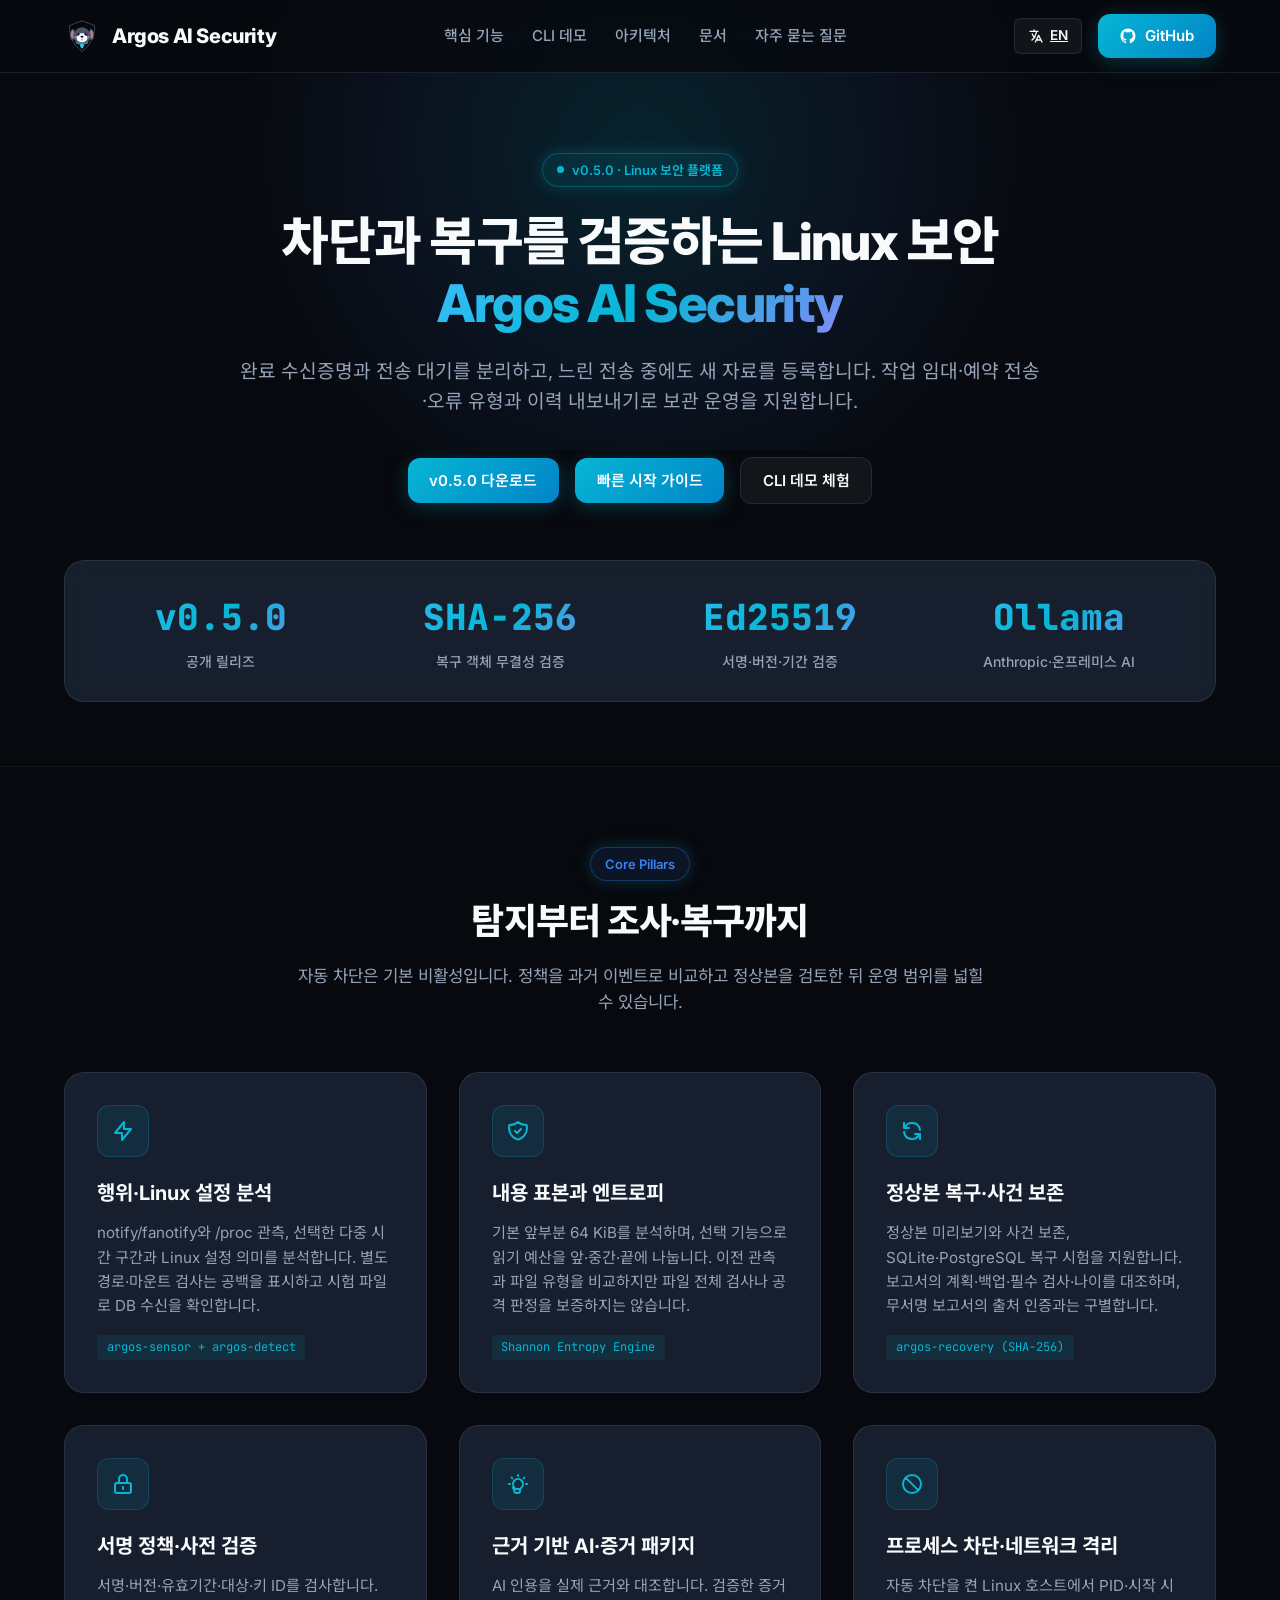
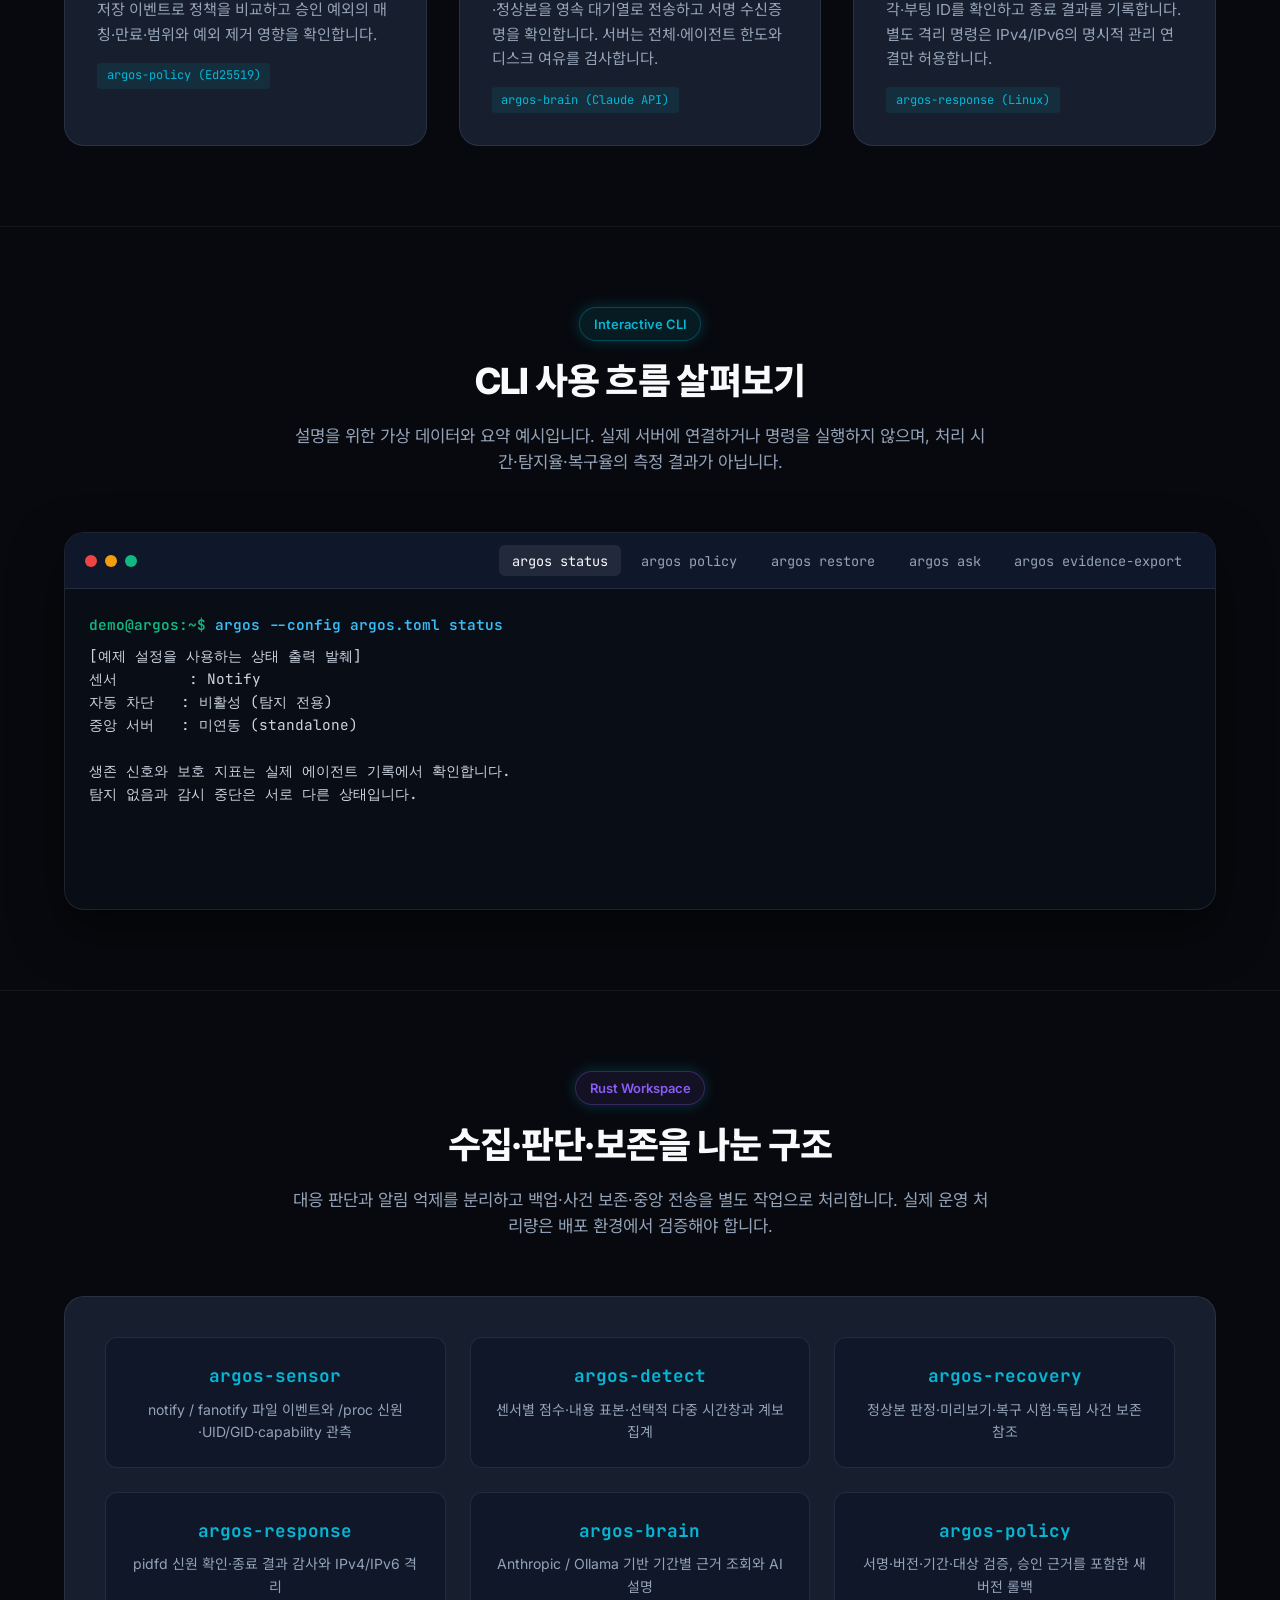
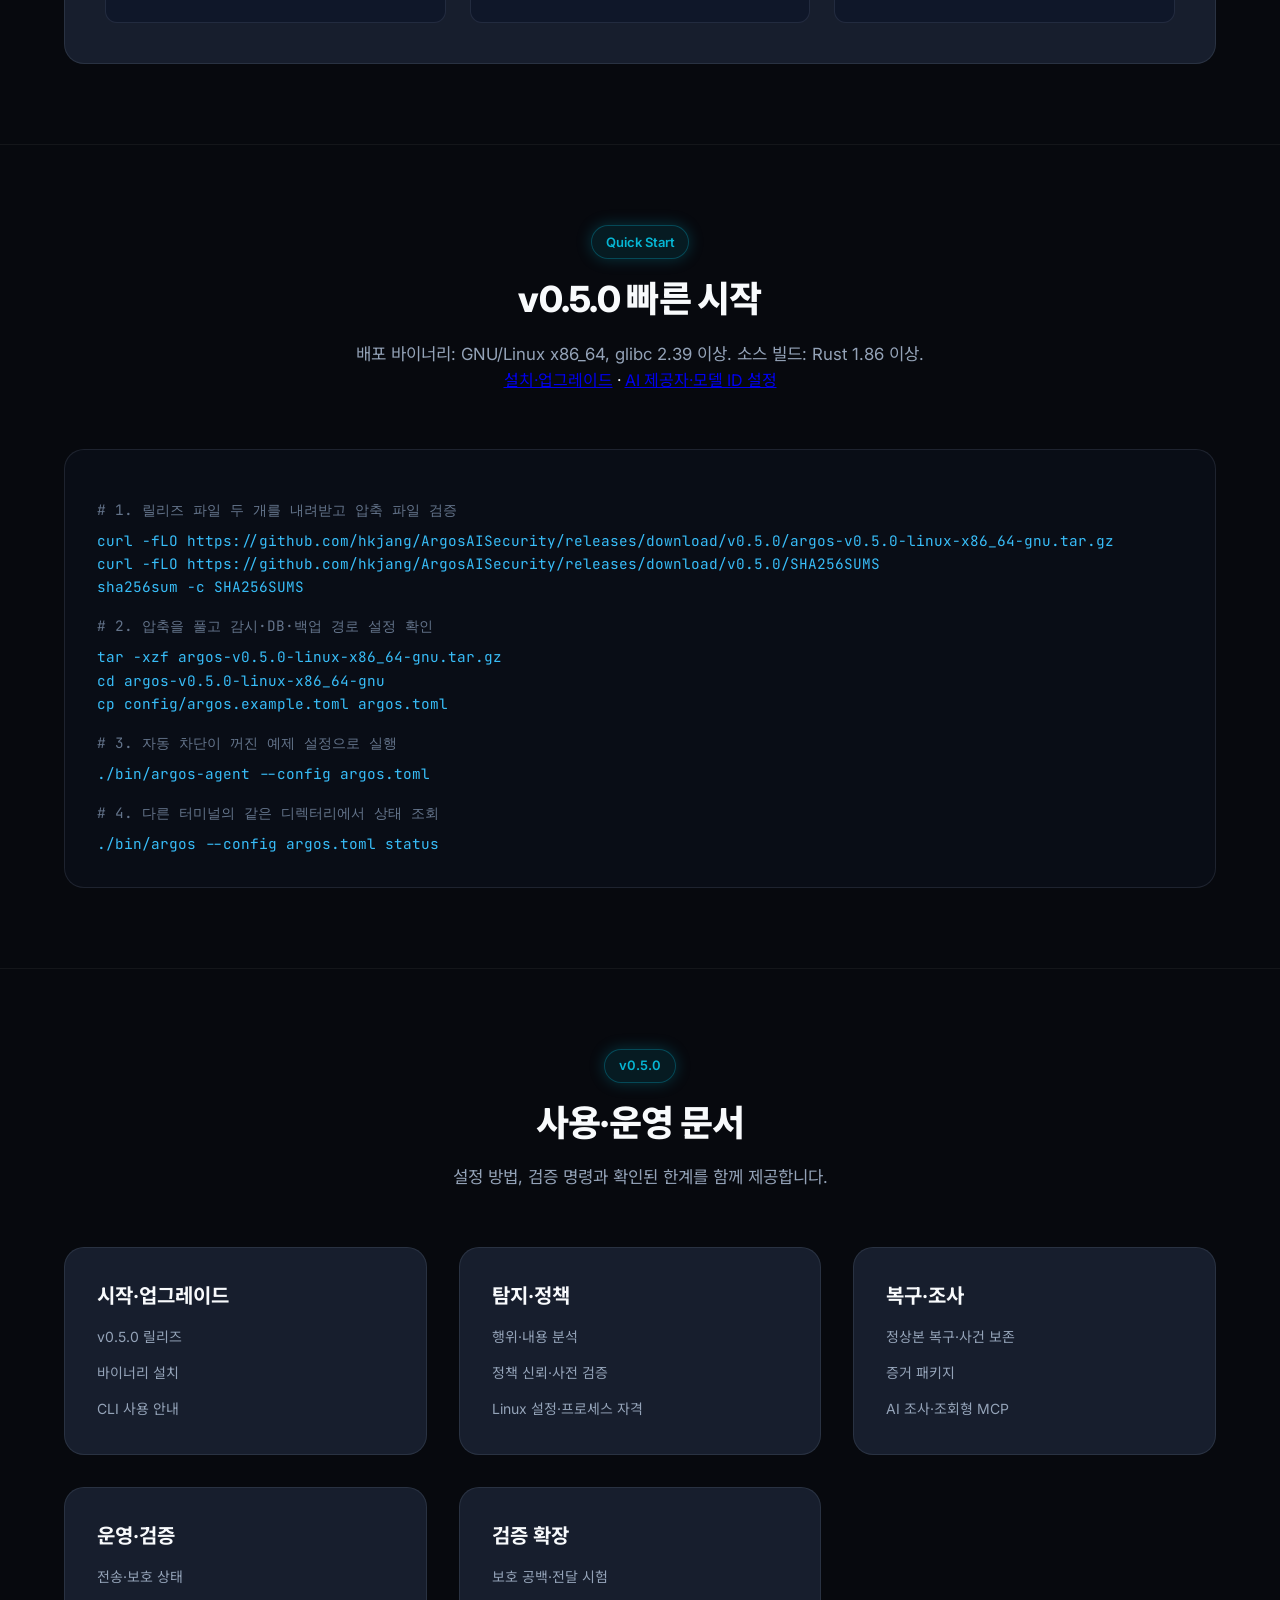
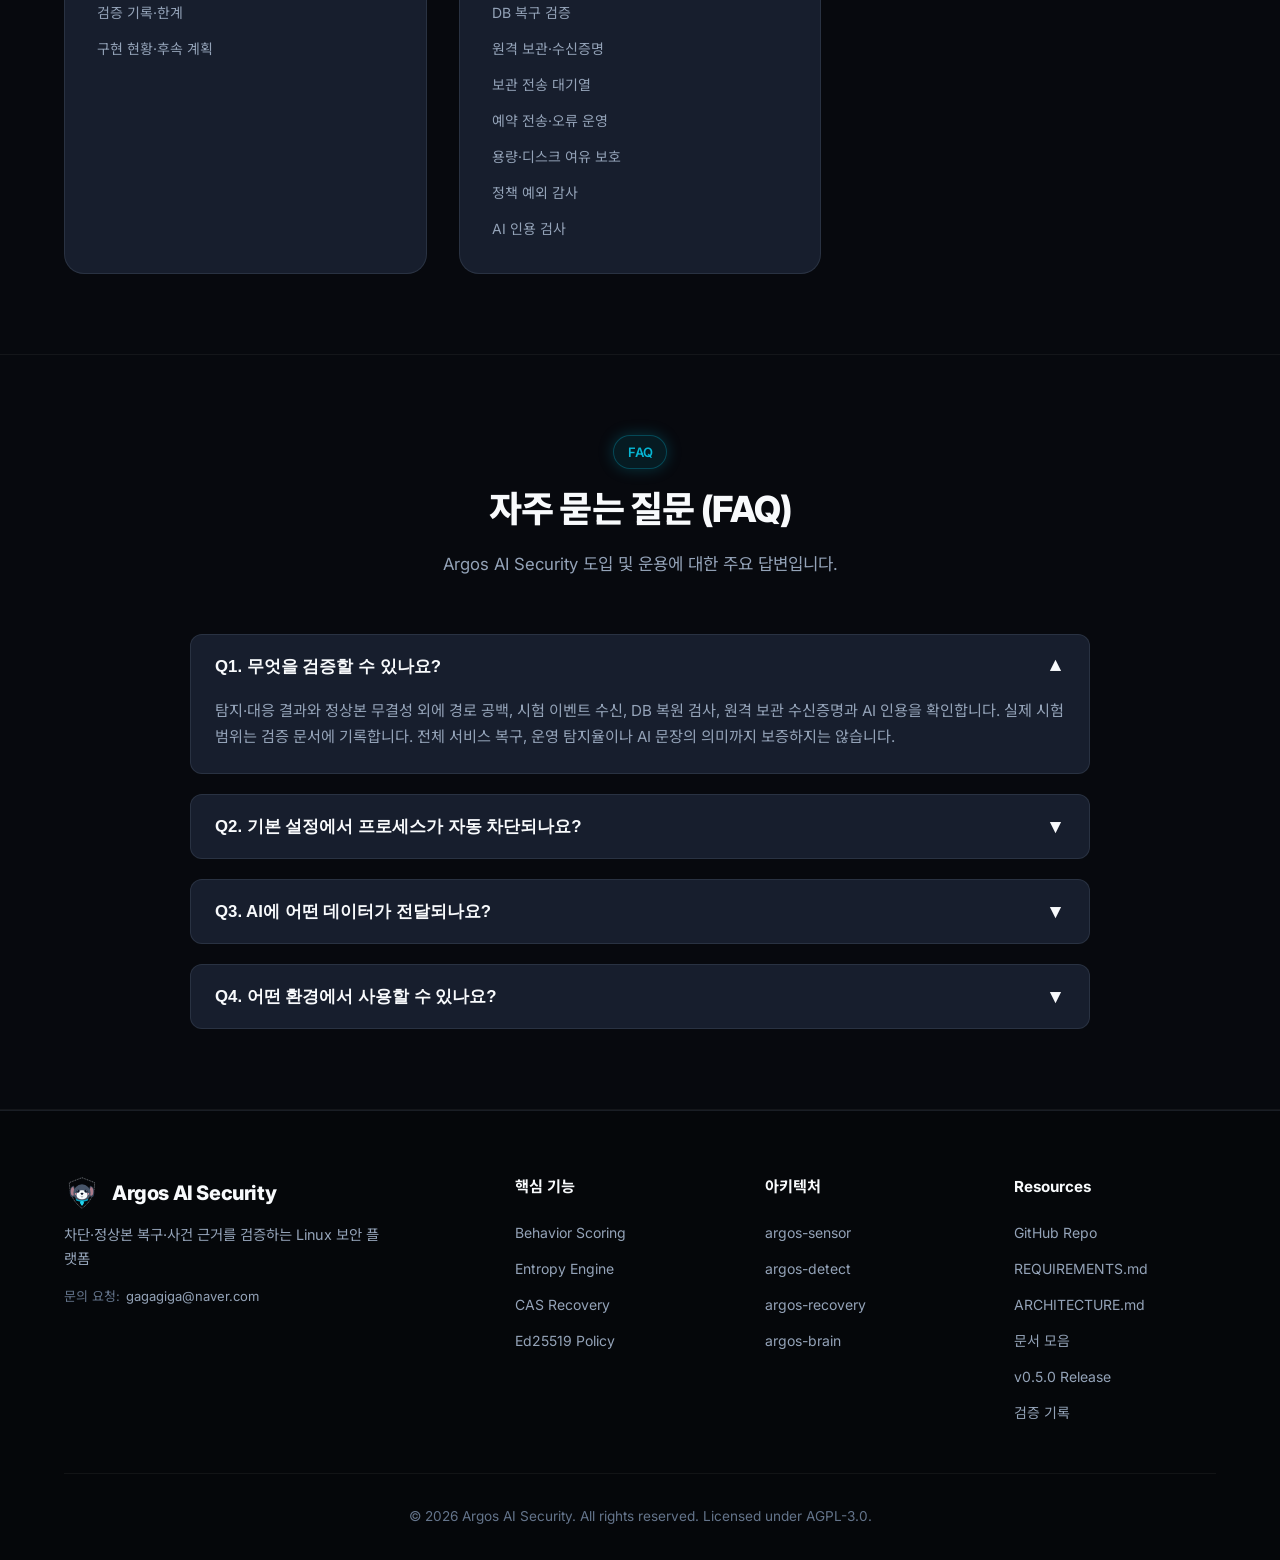
==== commit 9141949c: "feat: sustain vault queue operations with leased delivery in v0.5.0" ====
--- a/docs/index.html
+++ b/docs/index.html
@@ -5,8 +5,8 @@
   <meta name="viewport" content="width=device-width, initial-scale=1.0">
   
   <!-- Primary SEO Meta Tags -->
-  <title>Argos AI Security v0.4.0 | 검증 가능한 Linux 차단·복구</title>
-  <meta name="title" content="Argos AI Security v0.4.0 | 검증 가능한 Linux 차단·복구">
+  <title>Argos AI Security v0.5.0 | 검증 가능한 Linux 차단·복구</title>
+  <meta name="title" content="Argos AI Security v0.5.0 | 검증 가능한 Linux 차단·복구">
   <meta name="description" content="파일·프로세스 행위 분석, 서명 정책 검증, 정상 복구 지점과 사건 증거 보존. Anthropic·Ollama를 통한 근거 기반 AI 조사를 지원합니다.">
   <meta name="keywords" content="Argos AI Security, Linux Server Security, Ransomware Defense, AI Cybersecurity, Behavior Scoring, Shannon Entropy, Content-Addressable Storage, Ed25519 Policy, Ollama, Incident Evidence, Rust Security">
   <meta name="author" content="Argos AI Security Team">
@@ -22,14 +22,14 @@
   <!-- Open Graph / Facebook / LinkedIn (SEO) -->
   <meta property="og:type" content="website">
   <meta property="og:url" content="https://hkjang.github.io/ArgosAISecurity/">
-  <meta property="og:title" content="Argos AI Security v0.4.0 | 검증 가능한 Linux 차단·복구">
+  <meta property="og:title" content="Argos AI Security v0.5.0 | 검증 가능한 Linux 차단·복구">
   <meta property="og:description" content="파일·프로세스 행위 분석, 서명 정책 검증, 정상 복구 지점과 사건 증거 보존. Anthropic·Ollama를 통한 근거 기반 AI 조사를 지원합니다.">
   <meta property="og:site_name" content="Argos AI Security">
 
   <!-- Twitter Card (SEO) -->
   <meta name="twitter:card" content="summary">
   <meta name="twitter:url" content="https://hkjang.github.io/ArgosAISecurity/">
-  <meta name="twitter:title" content="Argos AI Security v0.4.0 | 검증 가능한 Linux 차단·복구">
+  <meta name="twitter:title" content="Argos AI Security v0.5.0 | 검증 가능한 Linux 차단·복구">
   <meta name="twitter:description" content="파일·프로세스 행위 분석, 서명 정책 검증, 정상 복구 지점과 사건 증거 보존. Anthropic·Ollama를 통한 근거 기반 AI 조사를 지원합니다.">
 
   <!-- Stylesheet -->
@@ -45,9 +45,9 @@
       "operatingSystem": "GNU/Linux x86_64 (release binaries: glibc 2.39+)",
       "applicationCategory": "SecurityApplication",
       "description": "파일·프로세스 행위 분석, 서명 정책 검증, 정상 복구 지점과 사건 증거 보존. Anthropic·Ollama를 통한 근거 기반 AI 조사를 지원합니다.",
-      "softwareVersion": "0.4.0",
-      "downloadUrl": "https://github.com/hkjang/ArgosAISecurity/releases/tag/v0.4.0",
-      "license": "https://github.com/hkjang/ArgosAISecurity/blob/v0.4.0/LICENSE",
+      "softwareVersion": "0.5.0",
+      "downloadUrl": "https://github.com/hkjang/ArgosAISecurity/releases/tag/v0.5.0",
+      "license": "https://github.com/hkjang/ArgosAISecurity/blob/v0.5.0/LICENSE",
       "offers": {
         "@type": "Offer",
         "price": "0",
@@ -86,7 +86,7 @@
           "name": "어떤 환경에서 사용할 수 있나요?",
           "acceptedAnswer": {
             "@type": "Answer",
-            "text": "v0.4.0 배포 바이너리는 GNU/Linux x86_64, glibc 2.39 이상용입니다. 소스 빌드 최소 Rust 버전은 1.86입니다. notify는 다른 OS 개발용 경로도 제공하지만 이번 릴리즈에서 Windows/macOS 바이너리와 실행 검증 결과는 제공하지 않습니다. fanotify·프로세스 대응·격리는 Linux 지원과 권한이 필요합니다."
+            "text": "v0.5.0 배포 바이너리는 GNU/Linux x86_64, glibc 2.39 이상용입니다. 소스 빌드 최소 Rust 버전은 1.86입니다. notify는 다른 OS 개발용 경로도 제공하지만 이번 릴리즈에서 Windows/macOS 바이너리와 실행 검증 결과는 제공하지 않습니다. fanotify·프로세스 대응·격리는 Linux 지원과 권한이 필요합니다."
           }
         }
       ]
@@ -150,15 +150,15 @@
       <div class="container">
         <div class="badge">
           <span class="badge-dot"></span>
-          <span data-i18n="hero_badge">v0.4.0 · Linux 보안 플랫폼</span>
+          <span data-i18n="hero_badge">v0.5.0 · Linux 보안 플랫폼</span>
         </div>
 
         <h1 data-i18n="hero_title">차단과 복구를 검증하는 Linux 보안<br><span class="text-gradient">Argos AI Security</span></h1>
 
-        <p class="subtitle" data-i18n="hero_subtitle">통신이 끊겨도 등록한 파일을 이어 보내고, 보관 한도와 디스크 여유를 확인합니다. 복구 시험 결과가 현재 계획·백업에도 유효한지 다시 검증합니다.</p>
+        <p class="subtitle" data-i18n="hero_subtitle">완료 수신증명과 전송 대기를 분리하고, 느린 전송 중에도 새 자료를 등록합니다. 작업 임대·예약 전송·오류 유형과 이력 내보내기로 보관 운영을 지원합니다.</p>
 
         <div class="hero-cta">
-          <a href="https://github.com/hkjang/ArgosAISecurity/releases/tag/v0.4.0" class="btn-primary" data-i18n="btn_download">v0.4.0 다운로드</a>
+          <a href="https://github.com/hkjang/ArgosAISecurity/releases/tag/v0.5.0" class="btn-primary" data-i18n="btn_download">v0.5.0 다운로드</a>
           <a href="#quickstart" class="btn-primary" data-i18n="btn_quickstart">빠른 시작 가이드</a>
           <a href="#cli-demo" class="btn-secondary" data-i18n="btn_demo">CLI 데모 체험</a>
         </div>
@@ -166,7 +166,7 @@
         <!-- Metrics Bar -->
         <div class="metrics-bar">
           <div class="metric-item">
-            <div class="metric-value text-gradient" data-i18n="metric_time">v0.4.0</div>
+            <div class="metric-value text-gradient" data-i18n="metric_time">v0.5.0</div>
             <div class="metric-label" data-i18n="metric_time_label">공개 릴리즈</div>
           </div>
           <div class="metric-item">
@@ -345,18 +345,18 @@
       <div class="container">
         <div class="section-header">
           <span class="badge">Quick Start</span>
-          <h2 class="section-title">v0.4.0 빠른 시작</h2>
+          <h2 class="section-title">v0.5.0 빠른 시작</h2>
           <p class="section-desc">배포 바이너리: GNU/Linux x86_64, glibc 2.39 이상. 소스 빌드: Rust 1.86 이상.</p>
           <p><a href="INSTALL_BINARY.md">설치·업그레이드</a> · <a href="FEATURE_AI.md">AI 제공자·모델 ID 설정</a></p>
         </div>
         <div style="background: #090d16; border: 1px solid var(--border-color); border-radius: var(--radius-lg); padding: 2rem; font-family: var(--font-mono); font-size: 0.9rem; color: #e2e8f0; overflow-x: auto;">
           <div style="color: var(--text-dim); margin: 1rem 0 0.5rem;"># 1. 릴리즈 파일 두 개를 내려받고 압축 파일 검증</div>
-<div style="color: #38bdf8;">curl -fLO https://github.com/hkjang/ArgosAISecurity/releases/download/v0.4.0/argos-v0.4.0-linux-x86_64-gnu.tar.gz</div>
-<div style="color: #38bdf8;">curl -fLO https://github.com/hkjang/ArgosAISecurity/releases/download/v0.4.0/SHA256SUMS</div>
+<div style="color: #38bdf8;">curl -fLO https://github.com/hkjang/ArgosAISecurity/releases/download/v0.5.0/argos-v0.5.0-linux-x86_64-gnu.tar.gz</div>
+<div style="color: #38bdf8;">curl -fLO https://github.com/hkjang/ArgosAISecurity/releases/download/v0.5.0/SHA256SUMS</div>
 <div style="color: #38bdf8;">sha256sum -c SHA256SUMS</div>
 <div style="color: var(--text-dim); margin: 1rem 0 0.5rem;"># 2. 압축을 풀고 감시·DB·백업 경로 설정 확인</div>
-<div style="color: #38bdf8;">tar -xzf argos-v0.4.0-linux-x86_64-gnu.tar.gz</div>
-<div style="color: #38bdf8;">cd argos-v0.4.0-linux-x86_64-gnu</div>
+<div style="color: #38bdf8;">tar -xzf argos-v0.5.0-linux-x86_64-gnu.tar.gz</div>
+<div style="color: #38bdf8;">cd argos-v0.5.0-linux-x86_64-gnu</div>
 <div style="color: #38bdf8;">cp config/argos.example.toml argos.toml</div>
 <div style="color: var(--text-dim); margin: 1rem 0 0.5rem;"># 3. 자동 차단이 꺼진 예제 설정으로 실행</div>
 <div style="color: #38bdf8;">./bin/argos-agent --config argos.toml</div>
@@ -366,10 +366,10 @@
       </div>
     </section>
 
-<section id="documentation"><div class="container"><div class="section-header"><span class="badge">v0.4.0</span><h2 class="section-title">사용·운영 문서</h2><p class="section-desc">설정 방법, 검증 명령과 확인된 한계를 함께 제공합니다.</p></div><div class="features-grid"><div class="feature-card"><h3>시작·업그레이드</h3><ul class="footer-links"><li><a href="https://github.com/hkjang/ArgosAISecurity/releases/tag/v0.4.0">v0.4.0 릴리즈</a></li><li><a href="INSTALL_BINARY.md">바이너리 설치</a></li><li><a href="SERVICE_CLI.md">CLI 사용 안내</a></li></ul></div>
+<section id="documentation"><div class="container"><div class="section-header"><span class="badge">v0.5.0</span><h2 class="section-title">사용·운영 문서</h2><p class="section-desc">설정 방법, 검증 명령과 확인된 한계를 함께 제공합니다.</p></div><div class="features-grid"><div class="feature-card"><h3>시작·업그레이드</h3><ul class="footer-links"><li><a href="https://github.com/hkjang/ArgosAISecurity/releases/tag/v0.5.0">v0.5.0 릴리즈</a></li><li><a href="INSTALL_BINARY.md">바이너리 설치</a></li><li><a href="SERVICE_CLI.md">CLI 사용 안내</a></li></ul></div>
 <div class="feature-card"><h3>탐지·정책</h3><ul class="footer-links"><li><a href="FEATURE_DETECTION.md">행위·내용 분석</a></li><li><a href="FEATURE_POLICY.md">정책 신뢰·사전 검증</a></li><li><a href="FEATURE_LINUX_ANALYSIS.md">Linux 설정·프로세스 자격</a></li></ul></div>
 <div class="feature-card"><h3>복구·조사</h3><ul class="footer-links"><li><a href="FEATURE_RECOVERY.md">정상본 복구·사건 보존</a></li><li><a href="FEATURE_EVIDENCE_PACKAGE.md">증거 패키지</a></li><li><a href="FEATURE_AI.md">AI 조사·조회형 MCP</a></li></ul></div>
-<div class="feature-card"><h3>운영·검증</h3><ul class="footer-links"><li><a href="FEATURE_RELIABILITY.md">전송·보호 상태</a></li><li><a href="PLATFORM_VALIDATION.md">검증 기록·한계</a></li><li><a href="ROADMAP.md">구현 현황·후속 계획</a></li></ul></div><div class="feature-card"><h3>검증 확장</h3><ul class="footer-links"><li><a href="FEATURE_COVERAGE.md">보호 공백·전달 시험</a></li><li><a href="FEATURE_SERVICE_RECOVERY.md">DB 복구 검증</a></li><li><a href="FEATURE_REMOTE_VAULT.md">원격 보관·수신증명</a></li><li><a href="FEATURE_VAULT_QUEUE.md">보관 전송 대기열</a></li><li><a href="FEATURE_VAULT_CAPACITY.md">용량·디스크 여유 보호</a></li><li><a href="FEATURE_EXCEPTION_AUDIT.md">정책 예외 감사</a></li><li><a href="FEATURE_AI_VALIDATION.md">AI 인용 검사</a></li></ul></div></div></div></section>
+<div class="feature-card"><h3>운영·검증</h3><ul class="footer-links"><li><a href="FEATURE_RELIABILITY.md">전송·보호 상태</a></li><li><a href="PLATFORM_VALIDATION.md">검증 기록·한계</a></li><li><a href="ROADMAP.md">구현 현황·후속 계획</a></li></ul></div><div class="feature-card"><h3>검증 확장</h3><ul class="footer-links"><li><a href="FEATURE_COVERAGE.md">보호 공백·전달 시험</a></li><li><a href="FEATURE_SERVICE_RECOVERY.md">DB 복구 검증</a></li><li><a href="FEATURE_REMOTE_VAULT.md">원격 보관·수신증명</a></li><li><a href="FEATURE_VAULT_QUEUE.md">보관 전송 대기열</a></li><li><a href="FEATURE_VAULT_SCHEDULER.md">예약 전송·오류 운영</a></li><li><a href="FEATURE_VAULT_CAPACITY.md">용량·디스크 여유 보호</a></li><li><a href="FEATURE_EXCEPTION_AUDIT.md">정책 예외 감사</a></li><li><a href="FEATURE_AI_VALIDATION.md">AI 인용 검사</a></li></ul></div></div></div></section>
 
     <!-- FAQ Accordion Section -->
     <section id="faq">
@@ -414,7 +414,7 @@
               <span data-i18n="faq4_q">Q4. 어떤 환경에서 사용할 수 있나요?</span>
               <span class="faq-icon">▼</span>
             </button>
-            <div class="faq-answer" data-i18n="faq4_a">v0.4.0 배포 바이너리는 GNU/Linux x86_64, glibc 2.39 이상용입니다. 소스 빌드 최소 Rust 버전은 1.86입니다. notify는 다른 OS 개발용 경로도 제공하지만 이번 릴리즈에서 Windows/macOS 바이너리와 실행 검증 결과는 제공하지 않습니다. fanotify·프로세스 대응·격리는 Linux 지원과 권한이 필요합니다.</div>
+            <div class="faq-answer" data-i18n="faq4_a">v0.5.0 배포 바이너리는 GNU/Linux x86_64, glibc 2.39 이상용입니다. 소스 빌드 최소 Rust 버전은 1.86입니다. notify는 다른 OS 개발용 경로도 제공하지만 이번 릴리즈에서 Windows/macOS 바이너리와 실행 검증 결과는 제공하지 않습니다. fanotify·프로세스 대응·격리는 Linux 지원과 권한이 필요합니다.</div>
           </div>
         </div>
       </div>
@@ -466,7 +466,7 @@
             <li><a href="REQUIREMENTS.md" target="_blank">REQUIREMENTS.md</a></li>
             <li><a href="ARCHITECTURE.md" target="_blank">ARCHITECTURE.md</a></li>
             <li><a href="#documentation">문서 모음</a></li>
-            <li><a href="https://github.com/hkjang/ArgosAISecurity/releases/tag/v0.4.0">v0.4.0 Release</a></li>
+            <li><a href="https://github.com/hkjang/ArgosAISecurity/releases/tag/v0.5.0">v0.5.0 Release</a></li>
             <li><a href="PLATFORM_VALIDATION.md">검증 기록</a></li>
           </ul>
         </div>
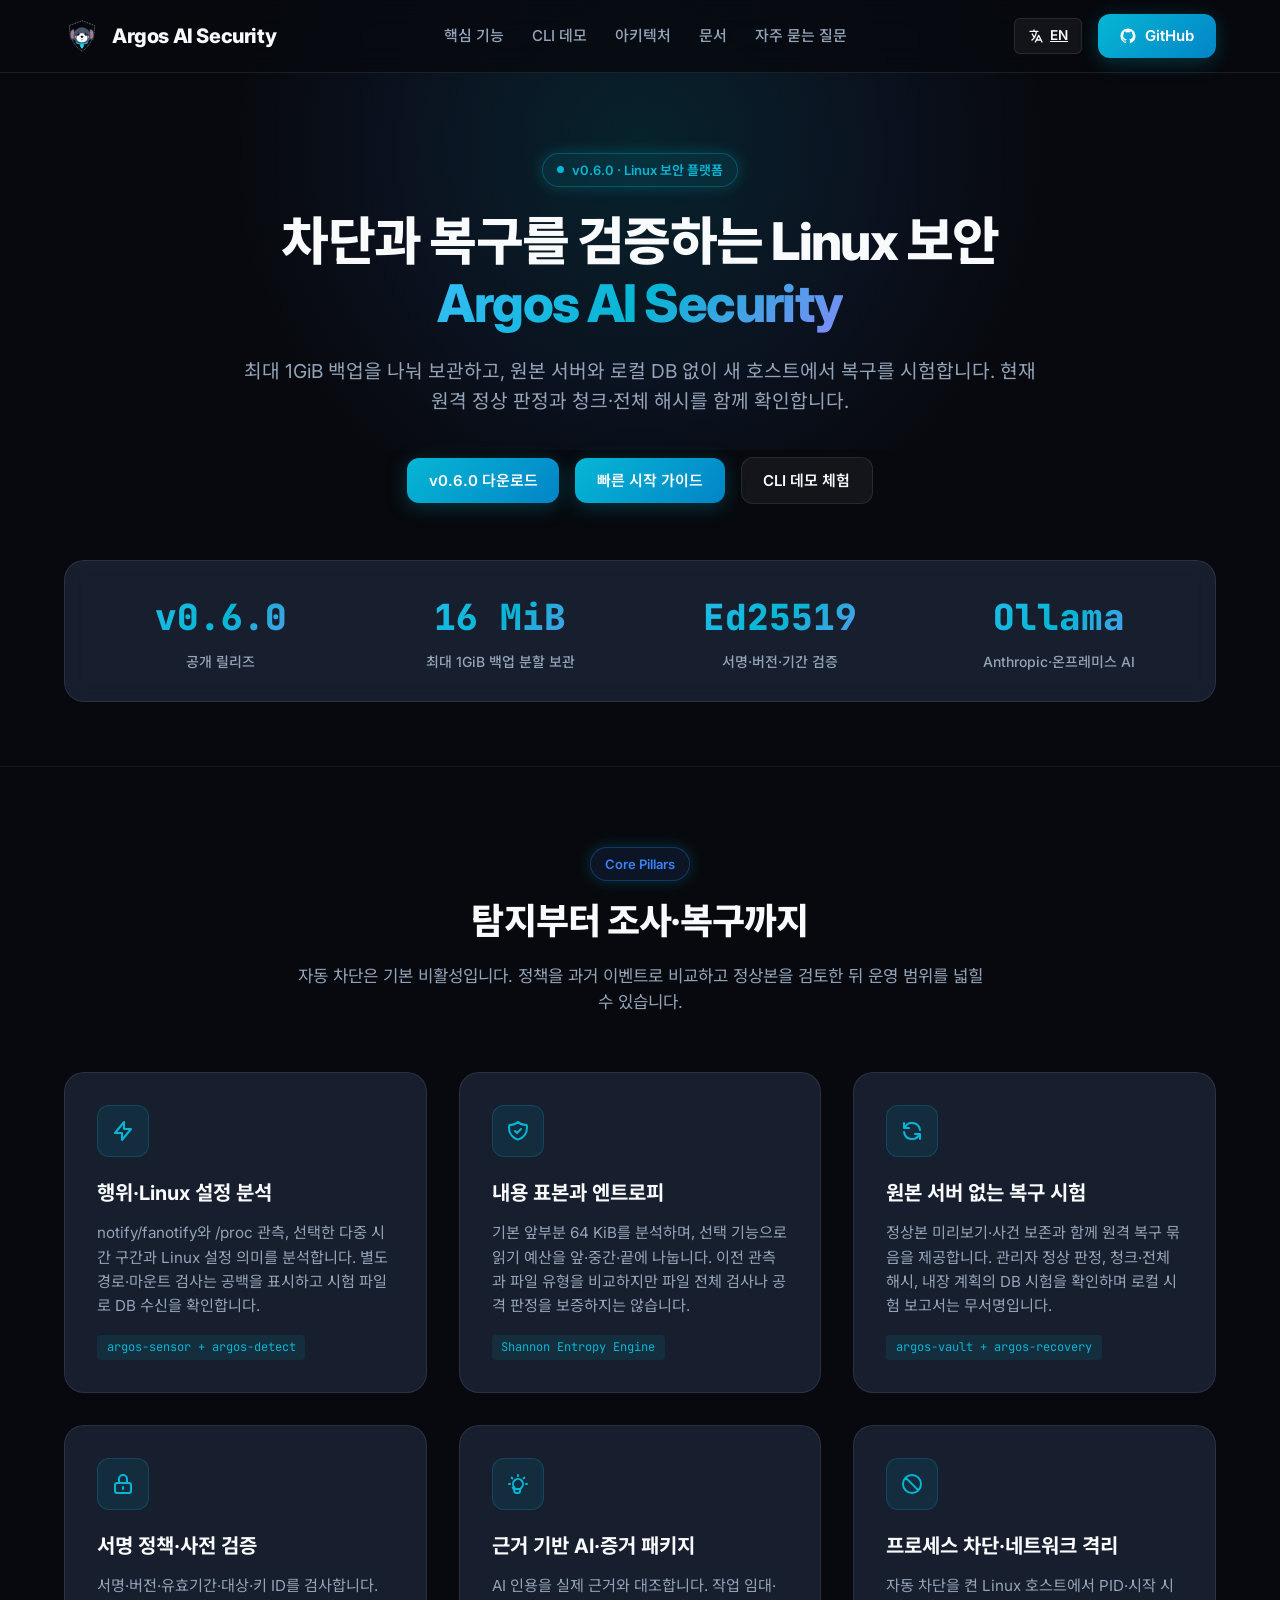
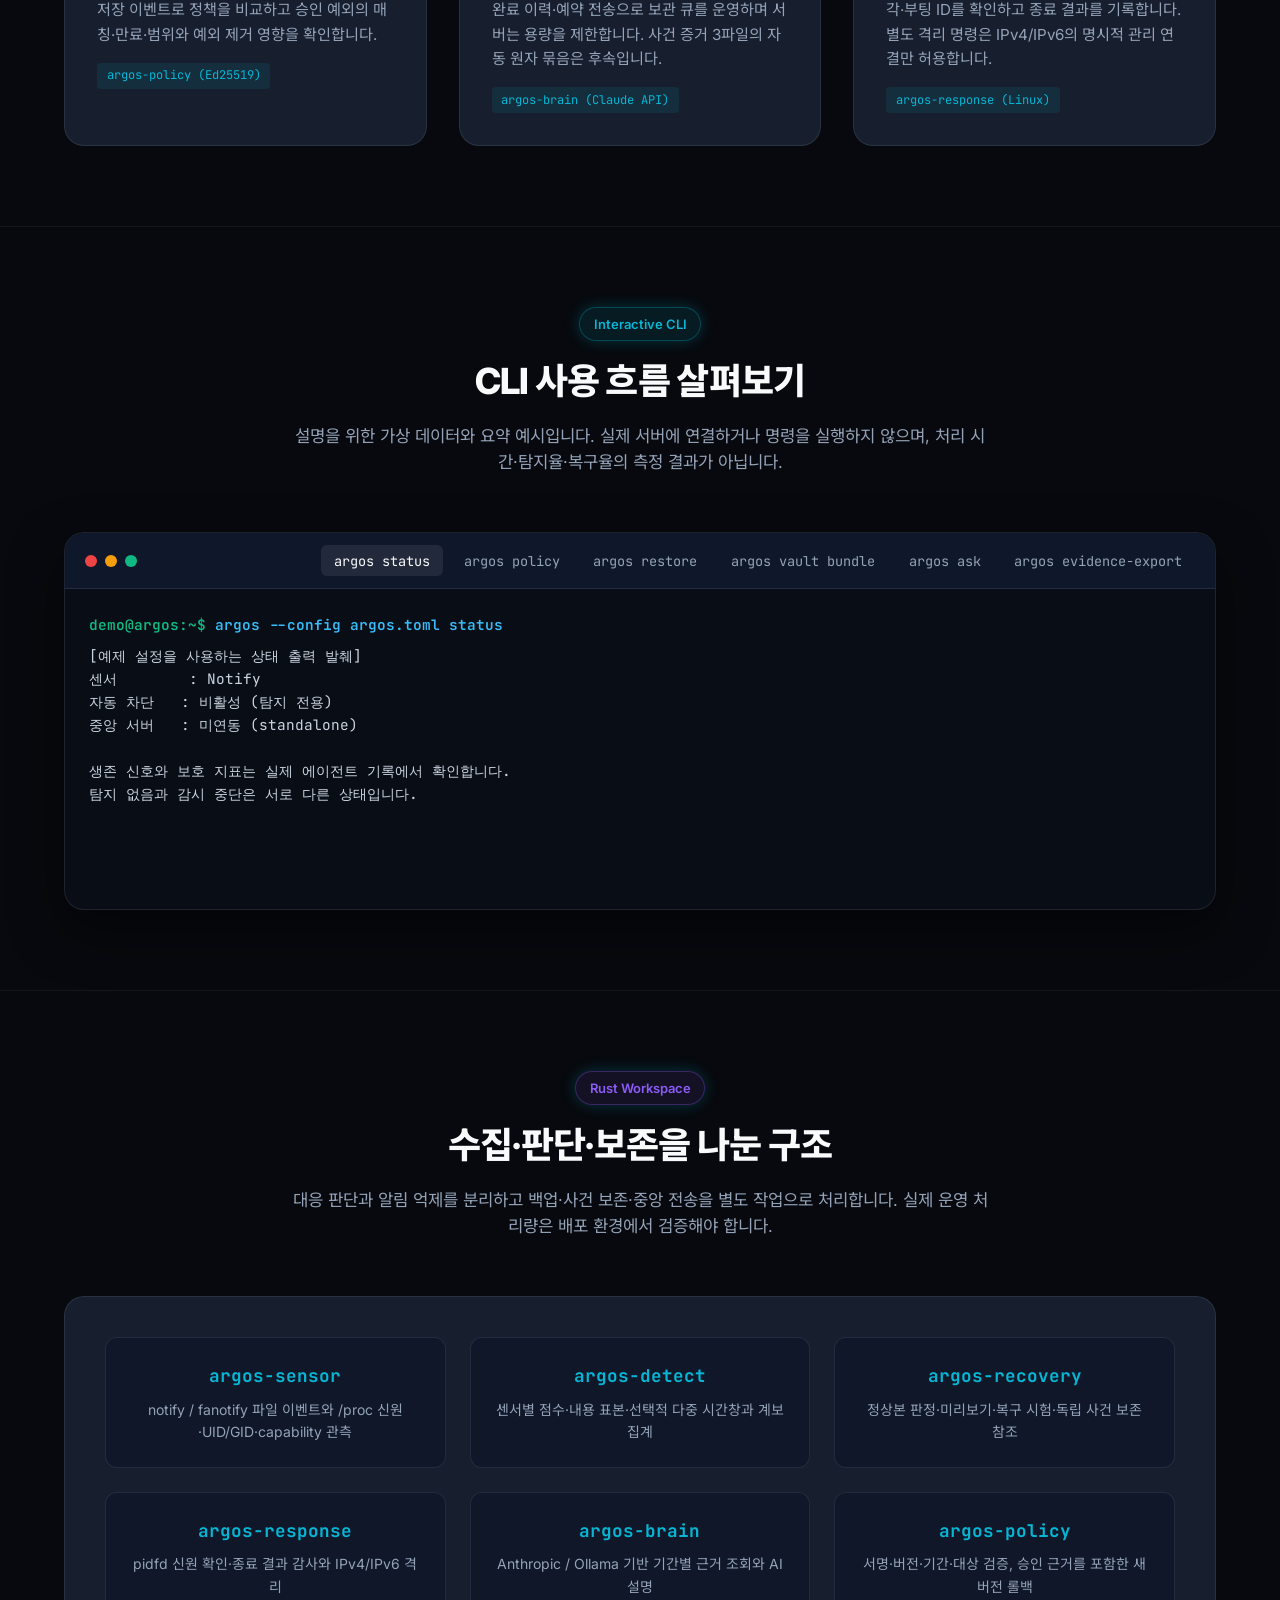
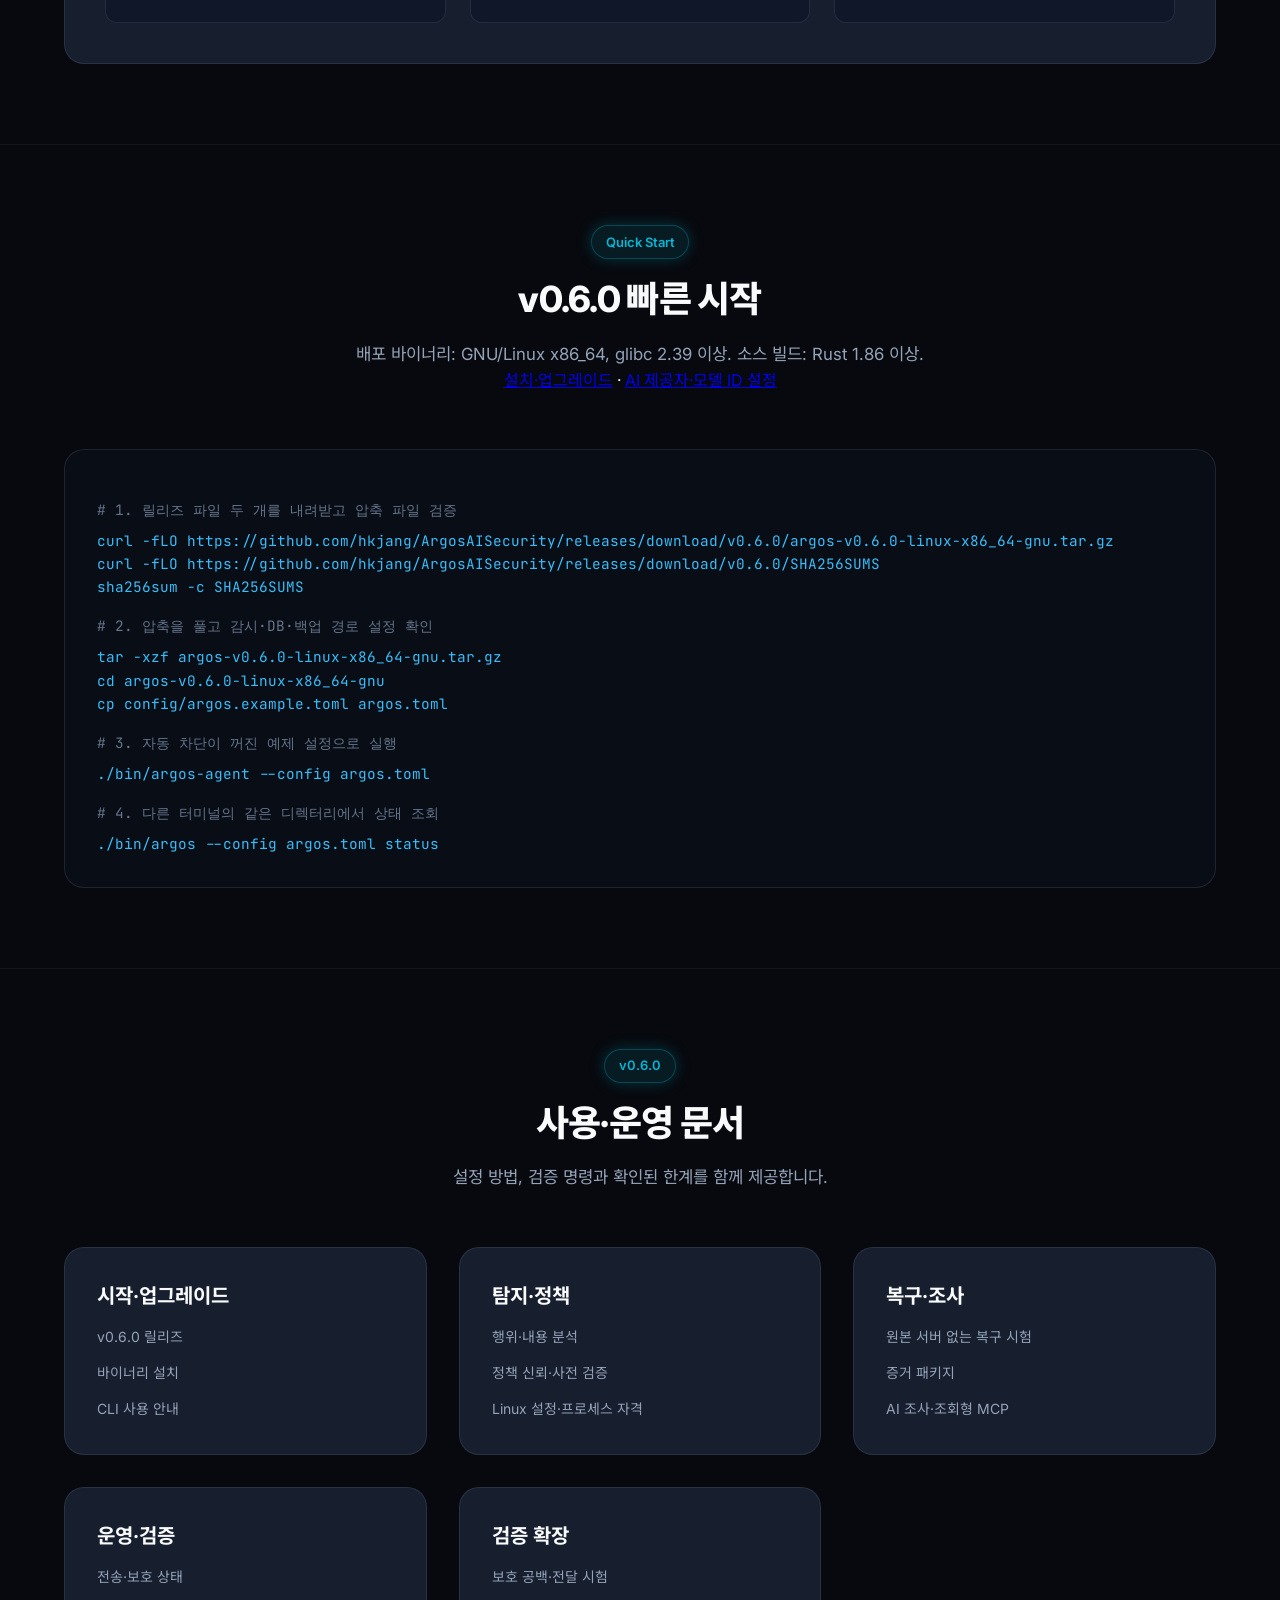
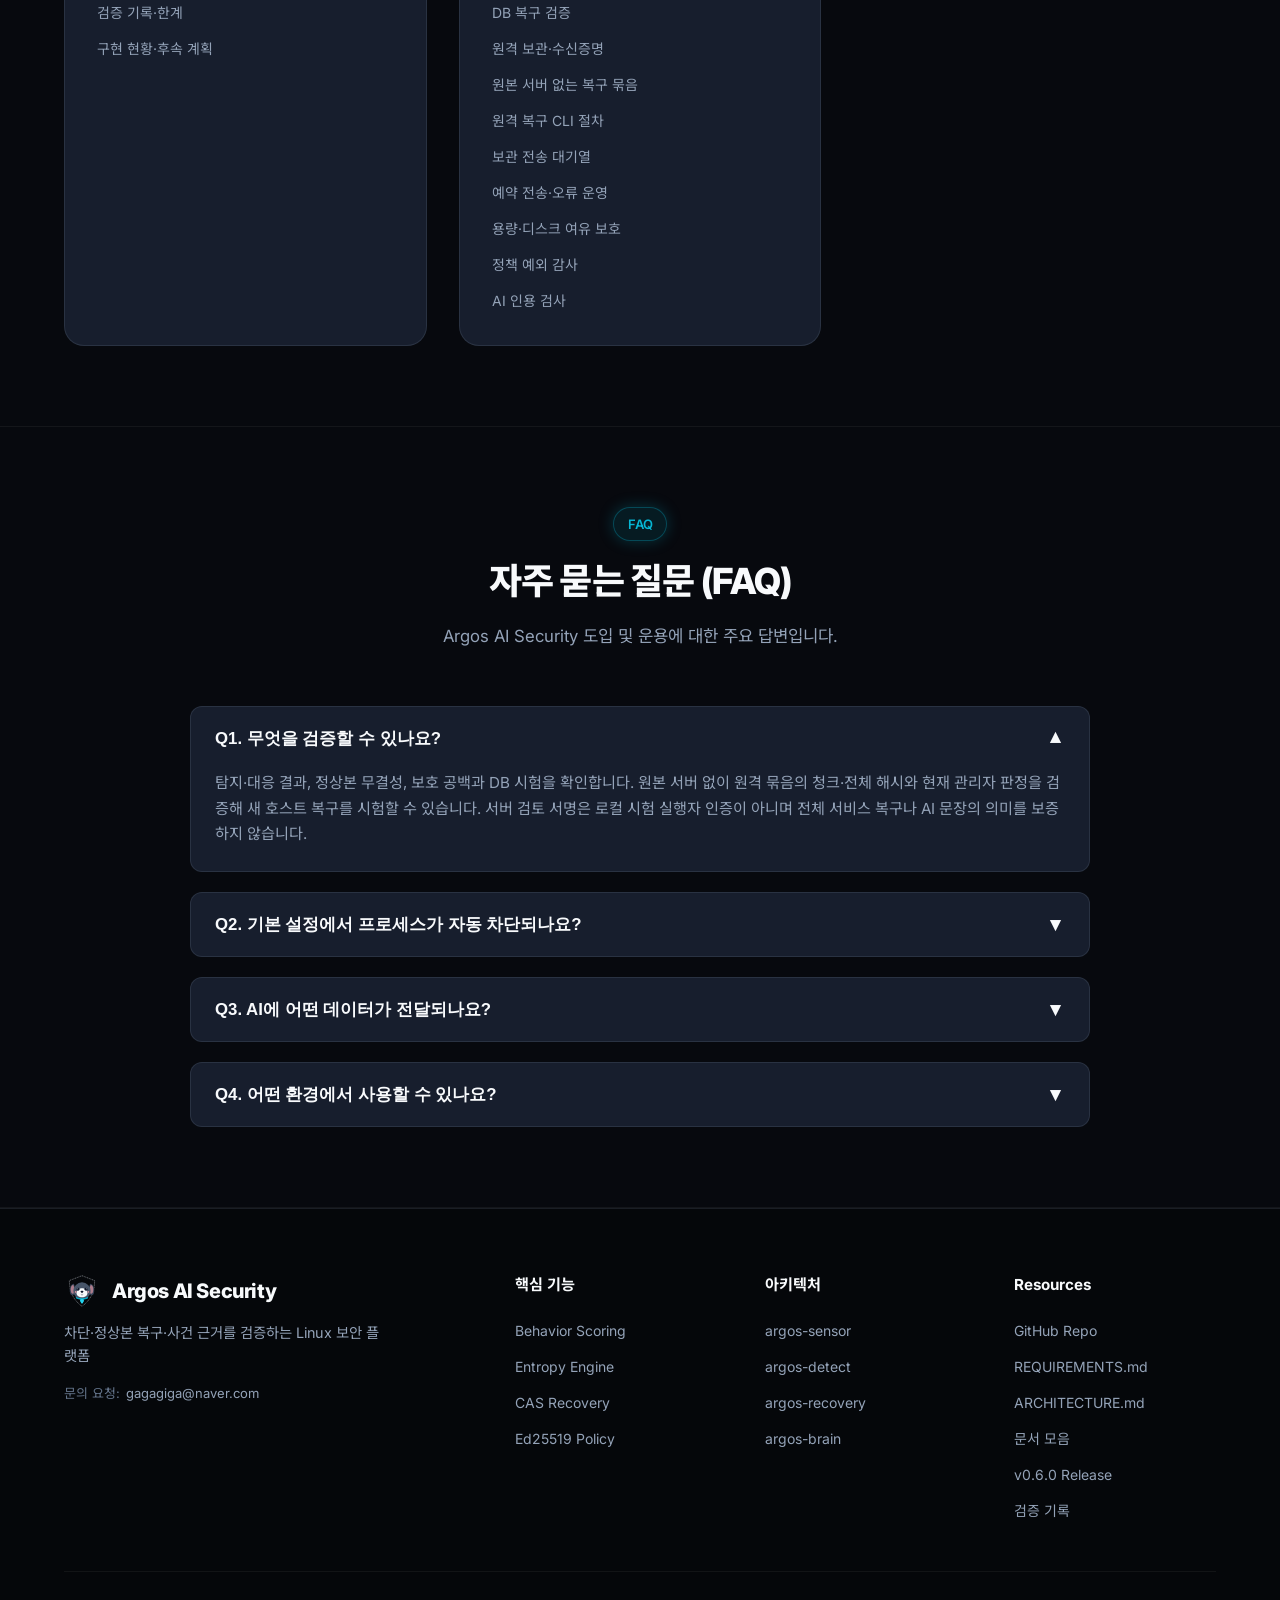
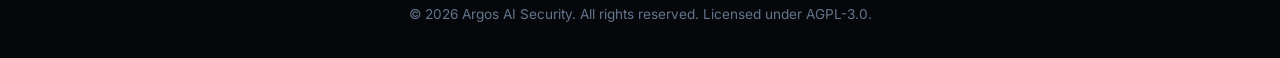
==== commit 4ff26502: "release: validate remote recovery bundles and document v0.6.0" ====
--- a/docs/index.html
+++ b/docs/index.html
@@ -5,9 +5,9 @@
   <meta name="viewport" content="width=device-width, initial-scale=1.0">
   
   <!-- Primary SEO Meta Tags -->
-  <title>Argos AI Security v0.5.0 | 검증 가능한 Linux 차단·복구</title>
-  <meta name="title" content="Argos AI Security v0.5.0 | 검증 가능한 Linux 차단·복구">
-  <meta name="description" content="파일·프로세스 행위 분석, 서명 정책 검증, 정상 복구 지점과 사건 증거 보존. Anthropic·Ollama를 통한 근거 기반 AI 조사를 지원합니다.">
+  <title>Argos AI Security v0.6.0 | 검증 가능한 Linux 차단·복구</title>
+  <meta name="title" content="Argos AI Security v0.6.0 | 검증 가능한 Linux 차단·복구">
+  <meta name="description" content="최대 1GiB 분할 백업, 원격 정상 판정·취소, 원본 서버와 로컬 DB 없는 복구 시험. Linux 행위 탐지·서명 정책·영속 큐·근거 기반 AI 조사를 함께 제공합니다.">
   <meta name="keywords" content="Argos AI Security, Linux Server Security, Ransomware Defense, AI Cybersecurity, Behavior Scoring, Shannon Entropy, Content-Addressable Storage, Ed25519 Policy, Ollama, Incident Evidence, Rust Security">
   <meta name="author" content="Argos AI Security Team">
   <meta name="robots" content="index, follow">
@@ -22,15 +22,15 @@
   <!-- Open Graph / Facebook / LinkedIn (SEO) -->
   <meta property="og:type" content="website">
   <meta property="og:url" content="https://hkjang.github.io/ArgosAISecurity/">
-  <meta property="og:title" content="Argos AI Security v0.5.0 | 검증 가능한 Linux 차단·복구">
-  <meta property="og:description" content="파일·프로세스 행위 분석, 서명 정책 검증, 정상 복구 지점과 사건 증거 보존. Anthropic·Ollama를 통한 근거 기반 AI 조사를 지원합니다.">
+  <meta property="og:title" content="Argos AI Security v0.6.0 | 검증 가능한 Linux 차단·복구">
+  <meta property="og:description" content="최대 1GiB 분할 백업, 원격 정상 판정·취소, 원본 서버와 로컬 DB 없는 복구 시험. Linux 행위 탐지·서명 정책·영속 큐·근거 기반 AI 조사를 함께 제공합니다.">
   <meta property="og:site_name" content="Argos AI Security">
 
   <!-- Twitter Card (SEO) -->
   <meta name="twitter:card" content="summary">
   <meta name="twitter:url" content="https://hkjang.github.io/ArgosAISecurity/">
-  <meta name="twitter:title" content="Argos AI Security v0.5.0 | 검증 가능한 Linux 차단·복구">
-  <meta name="twitter:description" content="파일·프로세스 행위 분석, 서명 정책 검증, 정상 복구 지점과 사건 증거 보존. Anthropic·Ollama를 통한 근거 기반 AI 조사를 지원합니다.">
+  <meta name="twitter:title" content="Argos AI Security v0.6.0 | 검증 가능한 Linux 차단·복구">
+  <meta name="twitter:description" content="최대 1GiB 분할 백업, 원격 정상 판정·취소, 원본 서버와 로컬 DB 없는 복구 시험. Linux 행위 탐지·서명 정책·영속 큐·근거 기반 AI 조사를 함께 제공합니다.">
 
   <!-- Stylesheet -->
   <link rel="stylesheet" href="style.css">
@@ -44,10 +44,10 @@
       "name": "Argos AI Security",
       "operatingSystem": "GNU/Linux x86_64 (release binaries: glibc 2.39+)",
       "applicationCategory": "SecurityApplication",
-      "description": "파일·프로세스 행위 분석, 서명 정책 검증, 정상 복구 지점과 사건 증거 보존. Anthropic·Ollama를 통한 근거 기반 AI 조사를 지원합니다.",
-      "softwareVersion": "0.5.0",
-      "downloadUrl": "https://github.com/hkjang/ArgosAISecurity/releases/tag/v0.5.0",
-      "license": "https://github.com/hkjang/ArgosAISecurity/blob/v0.5.0/LICENSE",
+      "description": "최대 1GiB 분할 백업, 원격 정상 판정·취소, 원본 서버와 로컬 DB 없는 복구 시험. Linux 행위 탐지·서명 정책·영속 큐·근거 기반 AI 조사를 함께 제공합니다.",
+      "softwareVersion": "0.6.0",
+      "downloadUrl": "https://github.com/hkjang/ArgosAISecurity/releases/tag/v0.6.0",
+      "license": "https://github.com/hkjang/ArgosAISecurity/blob/v0.6.0/LICENSE",
       "offers": {
         "@type": "Offer",
         "price": "0",
@@ -62,7 +62,7 @@
           "name": "무엇을 검증할 수 있나요?",
           "acceptedAnswer": {
             "@type": "Answer",
-            "text": "탐지·대응 결과와 정상본 무결성 외에 경로 공백, 시험 이벤트 수신, DB 복원 검사, 원격 보관 수신증명과 AI 인용을 확인합니다. 실제 시험 범위는 검증 문서에 기록합니다. 전체 서비스 복구, 운영 탐지율이나 AI 문장의 의미까지 보증하지는 않습니다."
+            "text": "탐지·대응 결과, 정상본 무결성, 보호 공백과 DB 시험을 확인합니다. 원본 서버 없이 원격 묶음의 청크·전체 해시와 현재 관리자 판정을 검증해 새 호스트 복구를 시험할 수 있습니다. 서버 검토 서명은 로컬 시험 실행자 인증이 아니며 전체 서비스 복구나 AI 문장의 의미를 보증하지 않습니다."
           }
         },
         {
@@ -86,7 +86,7 @@
           "name": "어떤 환경에서 사용할 수 있나요?",
           "acceptedAnswer": {
             "@type": "Answer",
-            "text": "v0.5.0 배포 바이너리는 GNU/Linux x86_64, glibc 2.39 이상용입니다. 소스 빌드 최소 Rust 버전은 1.86입니다. notify는 다른 OS 개발용 경로도 제공하지만 이번 릴리즈에서 Windows/macOS 바이너리와 실행 검증 결과는 제공하지 않습니다. fanotify·프로세스 대응·격리는 Linux 지원과 권한이 필요합니다."
+            "text": "v0.6.0 배포 바이너리는 GNU/Linux x86_64, glibc 2.39 이상용입니다. 소스 빌드 최소 Rust 버전은 1.86입니다. notify는 다른 OS 개발용 경로도 제공하지만 이번 릴리즈에서 Windows/macOS 바이너리와 실행 검증 결과는 제공하지 않습니다. fanotify·프로세스 대응·격리는 Linux 지원과 권한이 필요합니다."
           }
         }
       ]
@@ -150,15 +150,15 @@
       <div class="container">
         <div class="badge">
           <span class="badge-dot"></span>
-          <span data-i18n="hero_badge">v0.5.0 · Linux 보안 플랫폼</span>
+          <span data-i18n="hero_badge">v0.6.0 · Linux 보안 플랫폼</span>
         </div>
 
         <h1 data-i18n="hero_title">차단과 복구를 검증하는 Linux 보안<br><span class="text-gradient">Argos AI Security</span></h1>
 
-        <p class="subtitle" data-i18n="hero_subtitle">완료 수신증명과 전송 대기를 분리하고, 느린 전송 중에도 새 자료를 등록합니다. 작업 임대·예약 전송·오류 유형과 이력 내보내기로 보관 운영을 지원합니다.</p>
+        <p class="subtitle" data-i18n="hero_subtitle">최대 1GiB 백업을 나눠 보관하고, 원본 서버와 로컬 DB 없이 새 호스트에서 복구를 시험합니다. 현재 원격 정상 판정과 청크·전체 해시를 함께 확인합니다.</p>
 
         <div class="hero-cta">
-          <a href="https://github.com/hkjang/ArgosAISecurity/releases/tag/v0.5.0" class="btn-primary" data-i18n="btn_download">v0.5.0 다운로드</a>
+          <a href="https://github.com/hkjang/ArgosAISecurity/releases/tag/v0.6.0" class="btn-primary" data-i18n="btn_download">v0.6.0 다운로드</a>
           <a href="#quickstart" class="btn-primary" data-i18n="btn_quickstart">빠른 시작 가이드</a>
           <a href="#cli-demo" class="btn-secondary" data-i18n="btn_demo">CLI 데모 체험</a>
         </div>
@@ -166,12 +166,12 @@
         <!-- Metrics Bar -->
         <div class="metrics-bar">
           <div class="metric-item">
-            <div class="metric-value text-gradient" data-i18n="metric_time">v0.5.0</div>
+            <div class="metric-value text-gradient" data-i18n="metric_time">v0.6.0</div>
             <div class="metric-label" data-i18n="metric_time_label">공개 릴리즈</div>
           </div>
           <div class="metric-item">
-            <div class="metric-value text-gradient" data-i18n="metric_recovery">SHA-256</div>
-            <div class="metric-label" data-i18n="metric_recovery_label">복구 객체 무결성 검증</div>
+            <div class="metric-value text-gradient" data-i18n="metric_recovery">16 MiB</div>
+            <div class="metric-label" data-i18n="metric_recovery_label">최대 1GiB 백업 분할 보관</div>
           </div>
           <div class="metric-item">
             <div class="metric-value text-gradient" data-i18n="metric_policy">Ed25519</div>
@@ -220,9 +220,9 @@
             <div class="feature-icon">
               <svg width="24" height="24" fill="none" stroke="currentColor" viewBox="0 0 24 24"><path stroke-linecap="round" stroke-linejoin="round" stroke-width="2" d="M4 4v5h.582m15.356 2A8.001 8.001 0 004.582 9m0 0H9m11 11v-5h-.581m0 0a8.003 8.003 0 01-15.357-2m15.357 2H15"></path></svg>
             </div>
-            <h3 data-i18n="feat3_title">정상본 복구·사건 보존</h3>
-            <p data-i18n="feat3_desc">정상본 미리보기와 사건 보존, SQLite·PostgreSQL 복구 시험을 지원합니다. 보고서의 계획·백업·필수 검사·나이를 대조하며, 무서명 보고서의 출처 인증과는 구별합니다.</p>
-            <span class="feature-tag">argos-recovery (SHA-256)</span>
+            <h3 data-i18n="feat3_title">원본 서버 없는 복구 시험</h3>
+            <p data-i18n="feat3_desc">정상본 미리보기·사건 보존과 함께 원격 복구 묶음을 제공합니다. 관리자 정상 판정, 청크·전체 해시, 내장 계획의 DB 시험을 확인하며 로컬 시험 보고서는 무서명입니다.</p>
+            <span class="feature-tag">argos-vault + argos-recovery</span>
           </div>
 
           <!-- Feature 4 -->
@@ -241,7 +241,7 @@
               <svg width="24" height="24" fill="none" stroke="currentColor" viewBox="0 0 24 24"><path stroke-linecap="round" stroke-linejoin="round" stroke-width="2" d="M9.663 17h4.673M12 3v1m6.364 1.636l-.707.707M21 12h-1M4 12H3m3.343-5.657l-.707-.707m2.828 9.9a5 5 0 117.072 0l-.548.547A3.374 3.374 0 0014 18.469V19a2 2 0 01-2 2h-1.686a2 2 0 01-1.996-1.854l-.066-.677a3.374 3.374 0 00-1.042-2.127l-.547-.547z"></path></svg>
             </div>
             <h3 data-i18n="feat5_title">근거 기반 AI·증거 패키지</h3>
-            <p data-i18n="feat5_desc">AI 인용을 실제 근거와 대조합니다. 검증한 증거·정상본을 영속 대기열로 전송하고 서명 수신증명을 확인합니다. 서버는 전체·에이전트 한도와 디스크 여유를 검사합니다.</p>
+            <p data-i18n="feat5_desc">AI 인용을 실제 근거와 대조합니다. 작업 임대·완료 이력·예약 전송으로 보관 큐를 운영하며 서버는 용량을 제한합니다. 사건 증거 3파일의 자동 원자 묶음은 후속입니다.</p>
             <span class="feature-tag">argos-brain (Claude API)</span>
           </div>
 
@@ -274,10 +274,11 @@
               <span class="dot yellow"></span>
               <span class="dot green"></span>
             </div>
-            <div class="cli-tabs">
+            <div class="cli-tabs" style="flex-wrap: wrap;">
               <button class="cli-tab active" data-cli="status">argos status</button>
               <button class="cli-tab" data-cli="policy">argos policy</button>
               <button class="cli-tab" data-cli="restore">argos restore</button>
+              <button class="cli-tab" data-cli="bundle">argos vault bundle</button>
               <button class="cli-tab" data-cli="explain">argos ask</button>
               <button class="cli-tab" data-cli="evidence">argos evidence-export</button>
             </div>
@@ -345,18 +346,18 @@
       <div class="container">
         <div class="section-header">
           <span class="badge">Quick Start</span>
-          <h2 class="section-title">v0.5.0 빠른 시작</h2>
+          <h2 class="section-title">v0.6.0 빠른 시작</h2>
           <p class="section-desc">배포 바이너리: GNU/Linux x86_64, glibc 2.39 이상. 소스 빌드: Rust 1.86 이상.</p>
           <p><a href="INSTALL_BINARY.md">설치·업그레이드</a> · <a href="FEATURE_AI.md">AI 제공자·모델 ID 설정</a></p>
         </div>
         <div style="background: #090d16; border: 1px solid var(--border-color); border-radius: var(--radius-lg); padding: 2rem; font-family: var(--font-mono); font-size: 0.9rem; color: #e2e8f0; overflow-x: auto;">
           <div style="color: var(--text-dim); margin: 1rem 0 0.5rem;"># 1. 릴리즈 파일 두 개를 내려받고 압축 파일 검증</div>
-<div style="color: #38bdf8;">curl -fLO https://github.com/hkjang/ArgosAISecurity/releases/download/v0.5.0/argos-v0.5.0-linux-x86_64-gnu.tar.gz</div>
-<div style="color: #38bdf8;">curl -fLO https://github.com/hkjang/ArgosAISecurity/releases/download/v0.5.0/SHA256SUMS</div>
+<div style="color: #38bdf8;">curl -fLO https://github.com/hkjang/ArgosAISecurity/releases/download/v0.6.0/argos-v0.6.0-linux-x86_64-gnu.tar.gz</div>
+<div style="color: #38bdf8;">curl -fLO https://github.com/hkjang/ArgosAISecurity/releases/download/v0.6.0/SHA256SUMS</div>
 <div style="color: #38bdf8;">sha256sum -c SHA256SUMS</div>
 <div style="color: var(--text-dim); margin: 1rem 0 0.5rem;"># 2. 압축을 풀고 감시·DB·백업 경로 설정 확인</div>
-<div style="color: #38bdf8;">tar -xzf argos-v0.5.0-linux-x86_64-gnu.tar.gz</div>
-<div style="color: #38bdf8;">cd argos-v0.5.0-linux-x86_64-gnu</div>
+<div style="color: #38bdf8;">tar -xzf argos-v0.6.0-linux-x86_64-gnu.tar.gz</div>
+<div style="color: #38bdf8;">cd argos-v0.6.0-linux-x86_64-gnu</div>
 <div style="color: #38bdf8;">cp config/argos.example.toml argos.toml</div>
 <div style="color: var(--text-dim); margin: 1rem 0 0.5rem;"># 3. 자동 차단이 꺼진 예제 설정으로 실행</div>
 <div style="color: #38bdf8;">./bin/argos-agent --config argos.toml</div>
@@ -366,10 +367,10 @@
       </div>
     </section>
 
-<section id="documentation"><div class="container"><div class="section-header"><span class="badge">v0.5.0</span><h2 class="section-title">사용·운영 문서</h2><p class="section-desc">설정 방법, 검증 명령과 확인된 한계를 함께 제공합니다.</p></div><div class="features-grid"><div class="feature-card"><h3>시작·업그레이드</h3><ul class="footer-links"><li><a href="https://github.com/hkjang/ArgosAISecurity/releases/tag/v0.5.0">v0.5.0 릴리즈</a></li><li><a href="INSTALL_BINARY.md">바이너리 설치</a></li><li><a href="SERVICE_CLI.md">CLI 사용 안내</a></li></ul></div>
+<section id="documentation"><div class="container"><div class="section-header"><span class="badge">v0.6.0</span><h2 class="section-title">사용·운영 문서</h2><p class="section-desc">설정 방법, 검증 명령과 확인된 한계를 함께 제공합니다.</p></div><div class="features-grid"><div class="feature-card"><h3>시작·업그레이드</h3><ul class="footer-links"><li><a href="https://github.com/hkjang/ArgosAISecurity/releases/tag/v0.6.0">v0.6.0 릴리즈</a></li><li><a href="INSTALL_BINARY.md">바이너리 설치</a></li><li><a href="SERVICE_CLI.md">CLI 사용 안내</a></li></ul></div>
 <div class="feature-card"><h3>탐지·정책</h3><ul class="footer-links"><li><a href="FEATURE_DETECTION.md">행위·내용 분석</a></li><li><a href="FEATURE_POLICY.md">정책 신뢰·사전 검증</a></li><li><a href="FEATURE_LINUX_ANALYSIS.md">Linux 설정·프로세스 자격</a></li></ul></div>
-<div class="feature-card"><h3>복구·조사</h3><ul class="footer-links"><li><a href="FEATURE_RECOVERY.md">정상본 복구·사건 보존</a></li><li><a href="FEATURE_EVIDENCE_PACKAGE.md">증거 패키지</a></li><li><a href="FEATURE_AI.md">AI 조사·조회형 MCP</a></li></ul></div>
-<div class="feature-card"><h3>운영·검증</h3><ul class="footer-links"><li><a href="FEATURE_RELIABILITY.md">전송·보호 상태</a></li><li><a href="PLATFORM_VALIDATION.md">검증 기록·한계</a></li><li><a href="ROADMAP.md">구현 현황·후속 계획</a></li></ul></div><div class="feature-card"><h3>검증 확장</h3><ul class="footer-links"><li><a href="FEATURE_COVERAGE.md">보호 공백·전달 시험</a></li><li><a href="FEATURE_SERVICE_RECOVERY.md">DB 복구 검증</a></li><li><a href="FEATURE_REMOTE_VAULT.md">원격 보관·수신증명</a></li><li><a href="FEATURE_VAULT_QUEUE.md">보관 전송 대기열</a></li><li><a href="FEATURE_VAULT_SCHEDULER.md">예약 전송·오류 운영</a></li><li><a href="FEATURE_VAULT_CAPACITY.md">용량·디스크 여유 보호</a></li><li><a href="FEATURE_EXCEPTION_AUDIT.md">정책 예외 감사</a></li><li><a href="FEATURE_AI_VALIDATION.md">AI 인용 검사</a></li></ul></div></div></div></section>
+<div class="feature-card"><h3>복구·조사</h3><ul class="footer-links"><li><a href="FEATURE_RECOVERY.md">원본 서버 없는 복구 시험</a></li><li><a href="FEATURE_EVIDENCE_PACKAGE.md">증거 패키지</a></li><li><a href="FEATURE_AI.md">AI 조사·조회형 MCP</a></li></ul></div>
+<div class="feature-card"><h3>운영·검증</h3><ul class="footer-links"><li><a href="FEATURE_RELIABILITY.md">전송·보호 상태</a></li><li><a href="PLATFORM_VALIDATION.md">검증 기록·한계</a></li><li><a href="ROADMAP.md">구현 현황·후속 계획</a></li></ul></div><div class="feature-card"><h3>검증 확장</h3><ul class="footer-links"><li><a href="FEATURE_COVERAGE.md">보호 공백·전달 시험</a></li><li><a href="FEATURE_SERVICE_RECOVERY.md">DB 복구 검증</a></li><li><a href="FEATURE_REMOTE_VAULT.md">원격 보관·수신증명</a></li><li><a href="FEATURE_RECOVERY_BUNDLE.md">원본 서버 없는 복구 묶음</a></li><li><a href="FEATURE_RECOVERY_BUNDLE_CLI.md">원격 복구 CLI 절차</a></li><li><a href="FEATURE_VAULT_QUEUE.md">보관 전송 대기열</a></li><li><a href="FEATURE_VAULT_SCHEDULER.md">예약 전송·오류 운영</a></li><li><a href="FEATURE_VAULT_CAPACITY.md">용량·디스크 여유 보호</a></li><li><a href="FEATURE_EXCEPTION_AUDIT.md">정책 예외 감사</a></li><li><a href="FEATURE_AI_VALIDATION.md">AI 인용 검사</a></li></ul></div></div></div></section>
 
     <!-- FAQ Accordion Section -->
     <section id="faq">
@@ -387,7 +388,7 @@
               <span data-i18n="faq1_q">Q1. 무엇을 검증할 수 있나요?</span>
               <span class="faq-icon">▼</span>
             </button>
-            <div class="faq-answer" data-i18n="faq1_a">탐지·대응 결과와 정상본 무결성 외에 경로 공백, 시험 이벤트 수신, DB 복원 검사, 원격 보관 수신증명과 AI 인용을 확인합니다. 실제 시험 범위는 검증 문서에 기록합니다. 전체 서비스 복구, 운영 탐지율이나 AI 문장의 의미까지 보증하지는 않습니다.</div>
+            <div class="faq-answer" data-i18n="faq1_a">탐지·대응 결과, 정상본 무결성, 보호 공백과 DB 시험을 확인합니다. 원본 서버 없이 원격 묶음의 청크·전체 해시와 현재 관리자 판정을 검증해 새 호스트 복구를 시험할 수 있습니다. 서버 검토 서명은 로컬 시험 실행자 인증이 아니며 전체 서비스 복구나 AI 문장의 의미를 보증하지 않습니다.</div>
           </div>
 
           <!-- Q2 -->
@@ -414,7 +415,7 @@
               <span data-i18n="faq4_q">Q4. 어떤 환경에서 사용할 수 있나요?</span>
               <span class="faq-icon">▼</span>
             </button>
-            <div class="faq-answer" data-i18n="faq4_a">v0.5.0 배포 바이너리는 GNU/Linux x86_64, glibc 2.39 이상용입니다. 소스 빌드 최소 Rust 버전은 1.86입니다. notify는 다른 OS 개발용 경로도 제공하지만 이번 릴리즈에서 Windows/macOS 바이너리와 실행 검증 결과는 제공하지 않습니다. fanotify·프로세스 대응·격리는 Linux 지원과 권한이 필요합니다.</div>
+            <div class="faq-answer" data-i18n="faq4_a">v0.6.0 배포 바이너리는 GNU/Linux x86_64, glibc 2.39 이상용입니다. 소스 빌드 최소 Rust 버전은 1.86입니다. notify는 다른 OS 개발용 경로도 제공하지만 이번 릴리즈에서 Windows/macOS 바이너리와 실행 검증 결과는 제공하지 않습니다. fanotify·프로세스 대응·격리는 Linux 지원과 권한이 필요합니다.</div>
           </div>
         </div>
       </div>
@@ -466,7 +467,7 @@
             <li><a href="REQUIREMENTS.md" target="_blank">REQUIREMENTS.md</a></li>
             <li><a href="ARCHITECTURE.md" target="_blank">ARCHITECTURE.md</a></li>
             <li><a href="#documentation">문서 모음</a></li>
-            <li><a href="https://github.com/hkjang/ArgosAISecurity/releases/tag/v0.5.0">v0.5.0 Release</a></li>
+            <li><a href="https://github.com/hkjang/ArgosAISecurity/releases/tag/v0.6.0">v0.6.0 Release</a></li>
             <li><a href="PLATFORM_VALIDATION.md">검증 기록</a></li>
           </ul>
         </div>
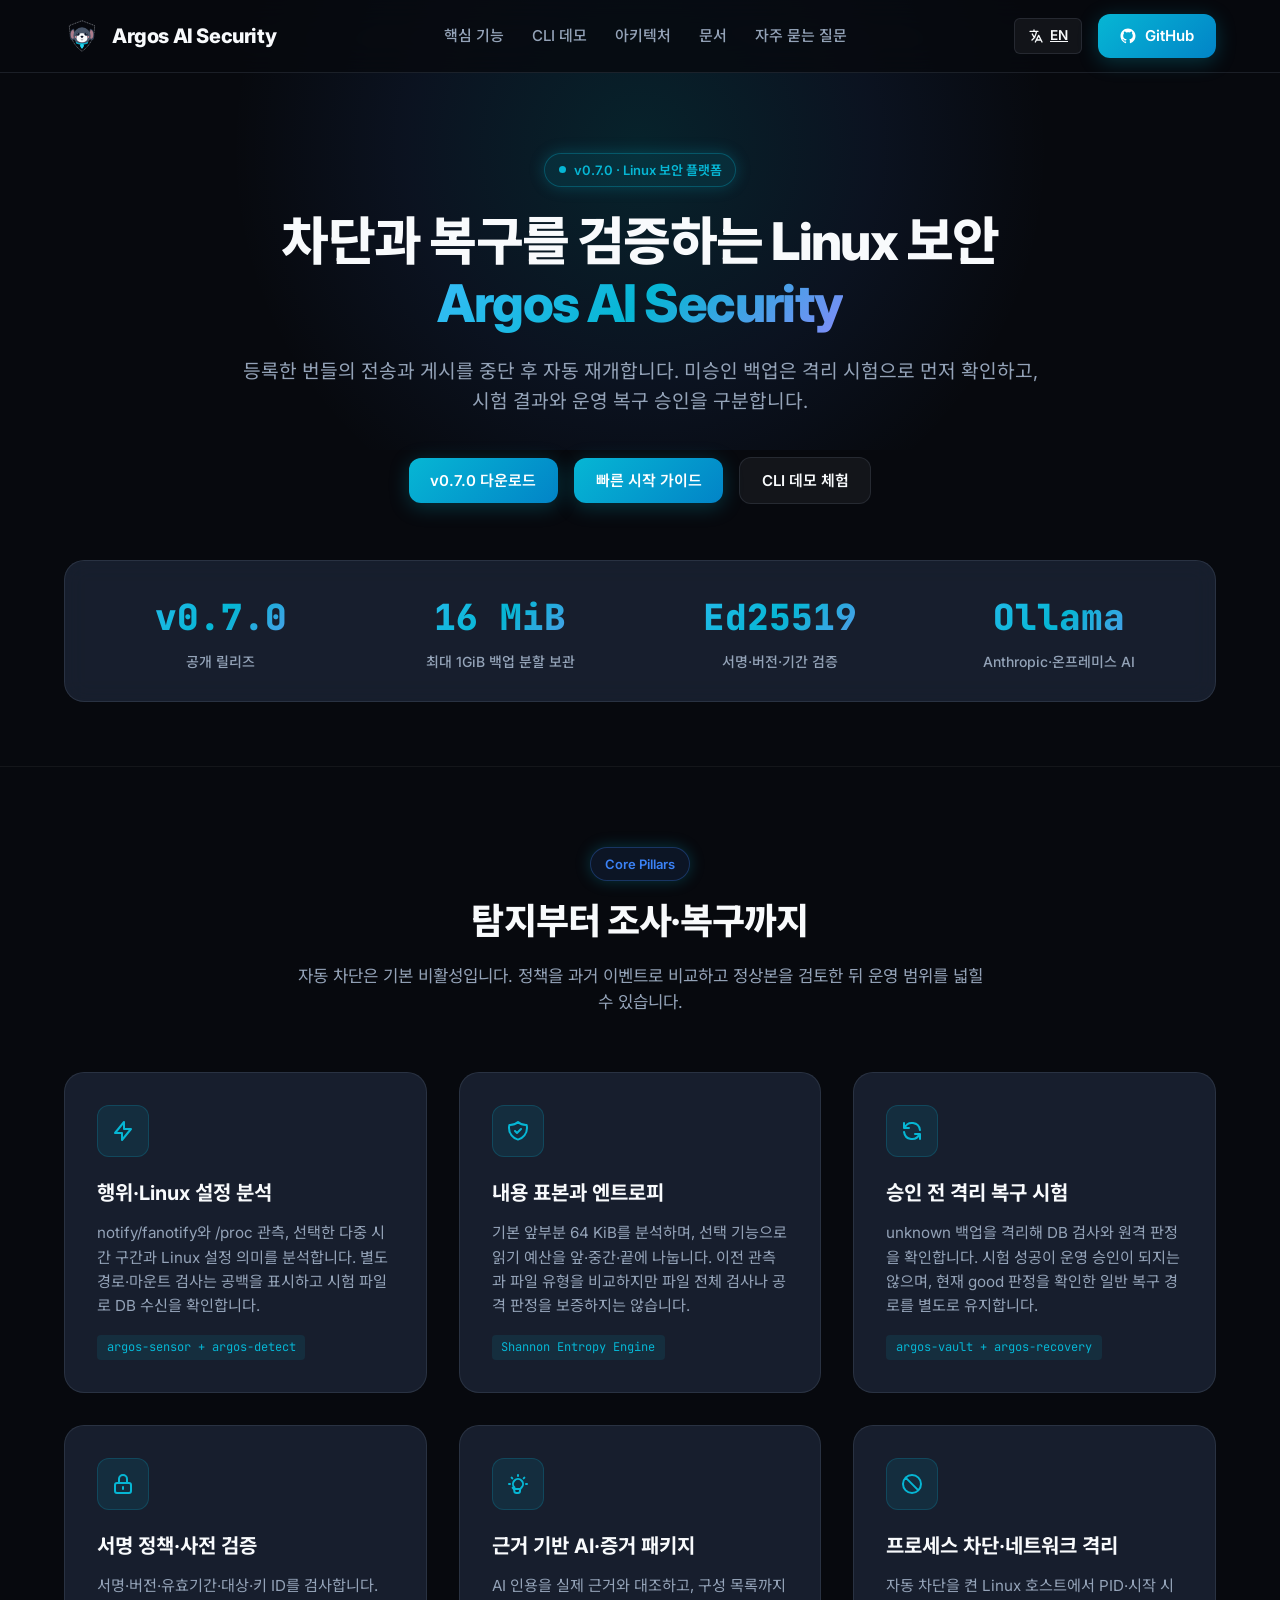
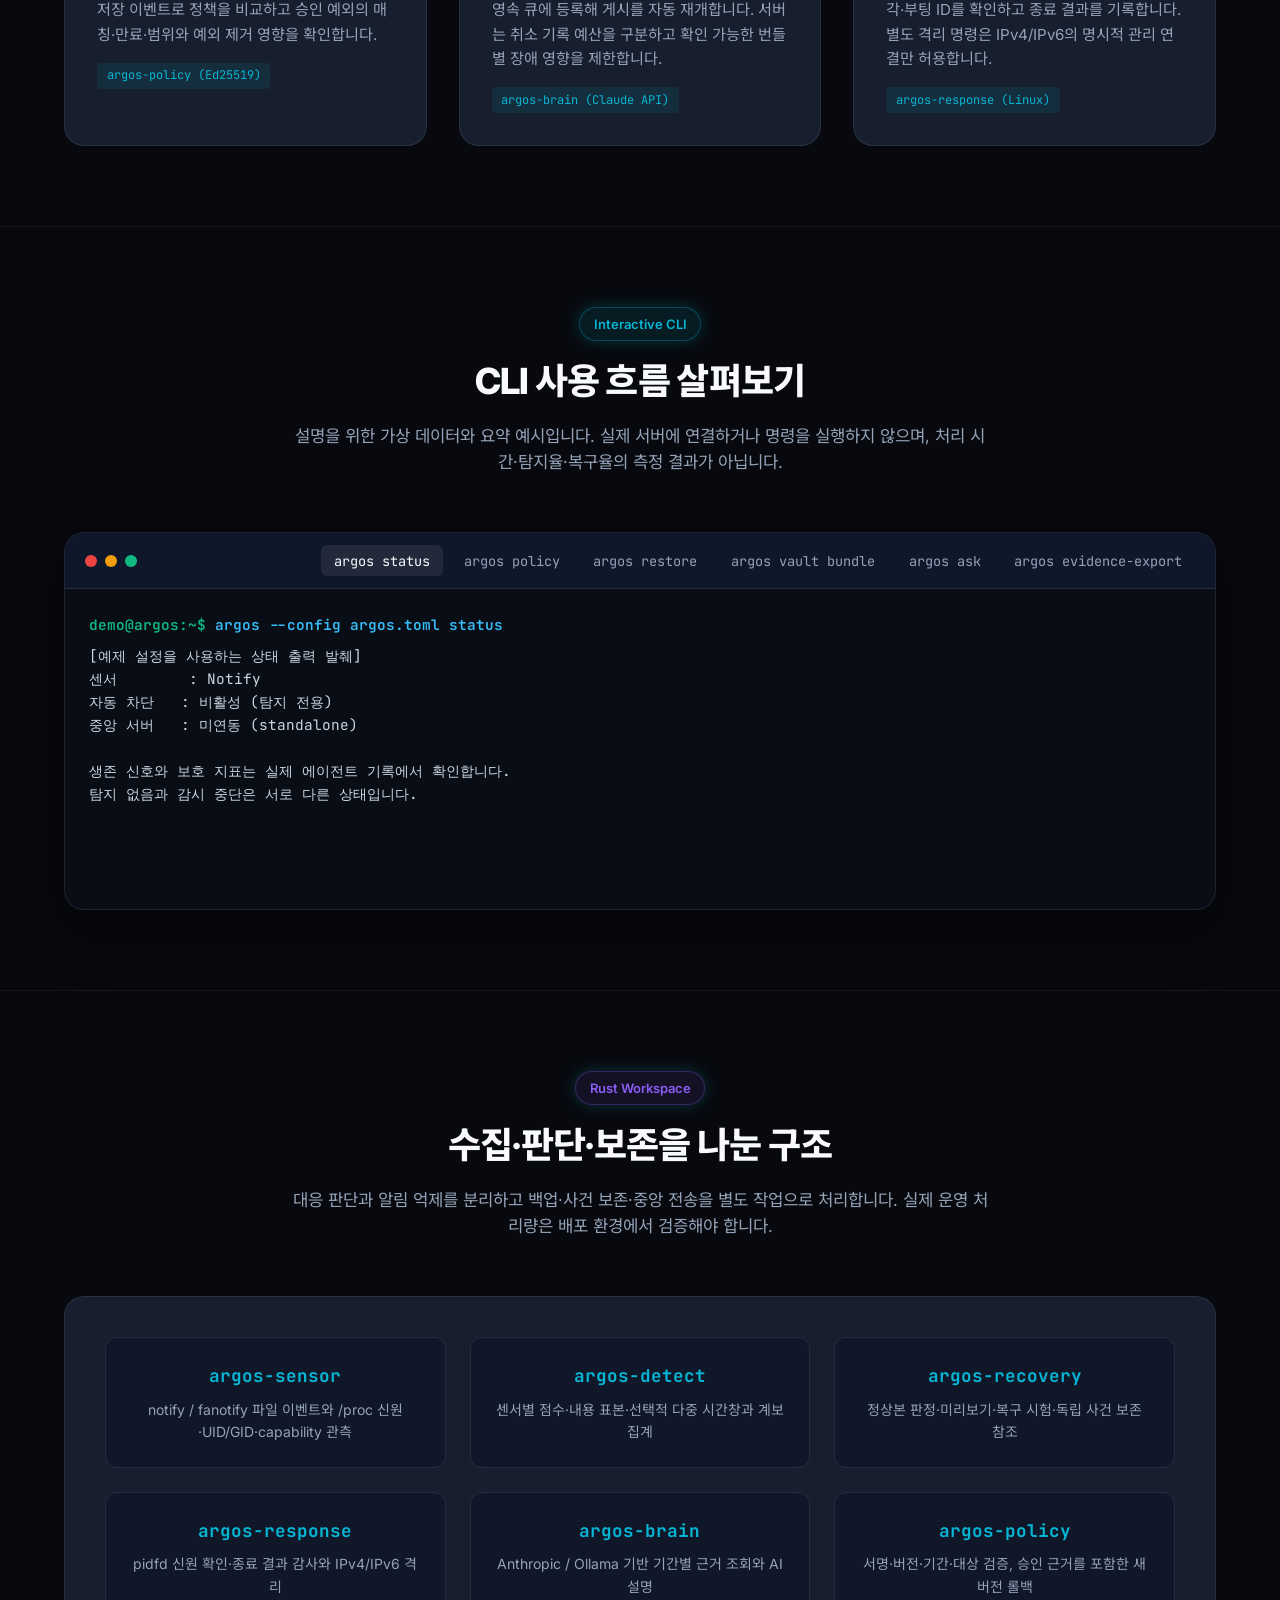
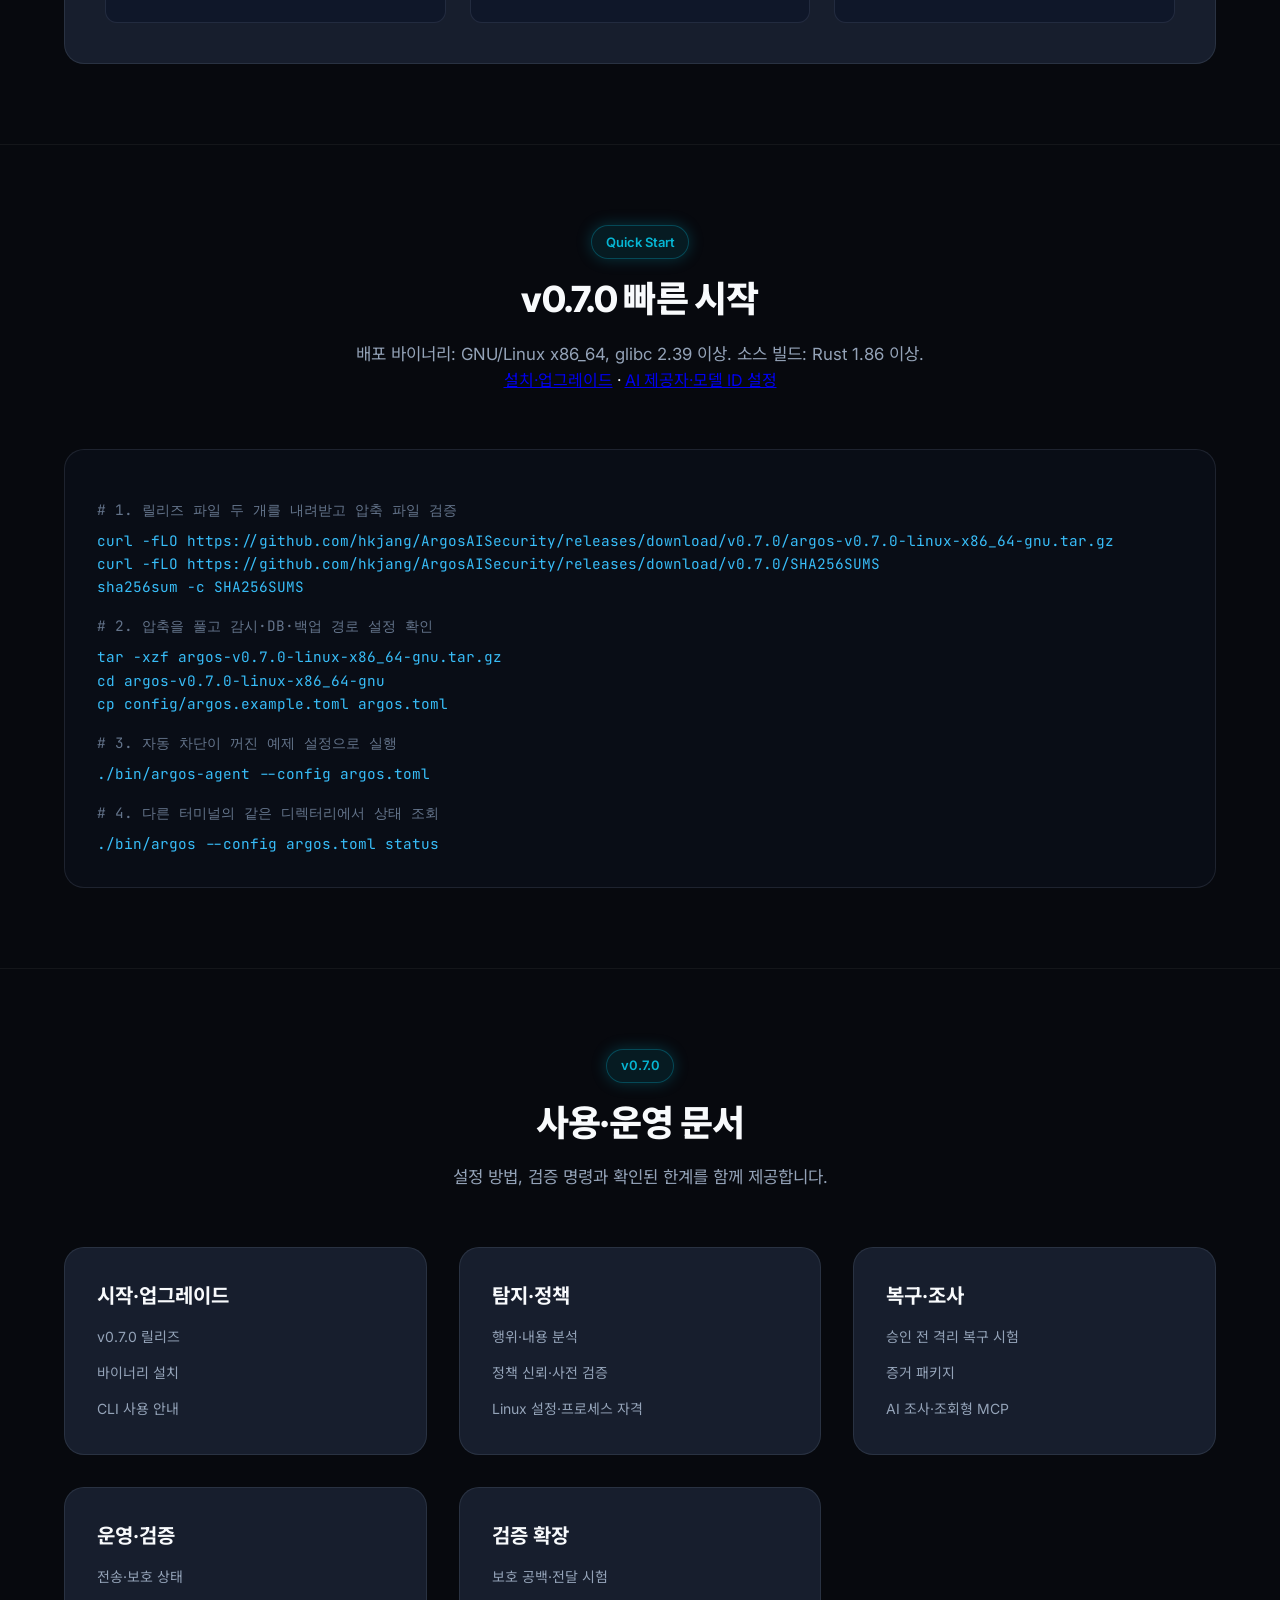
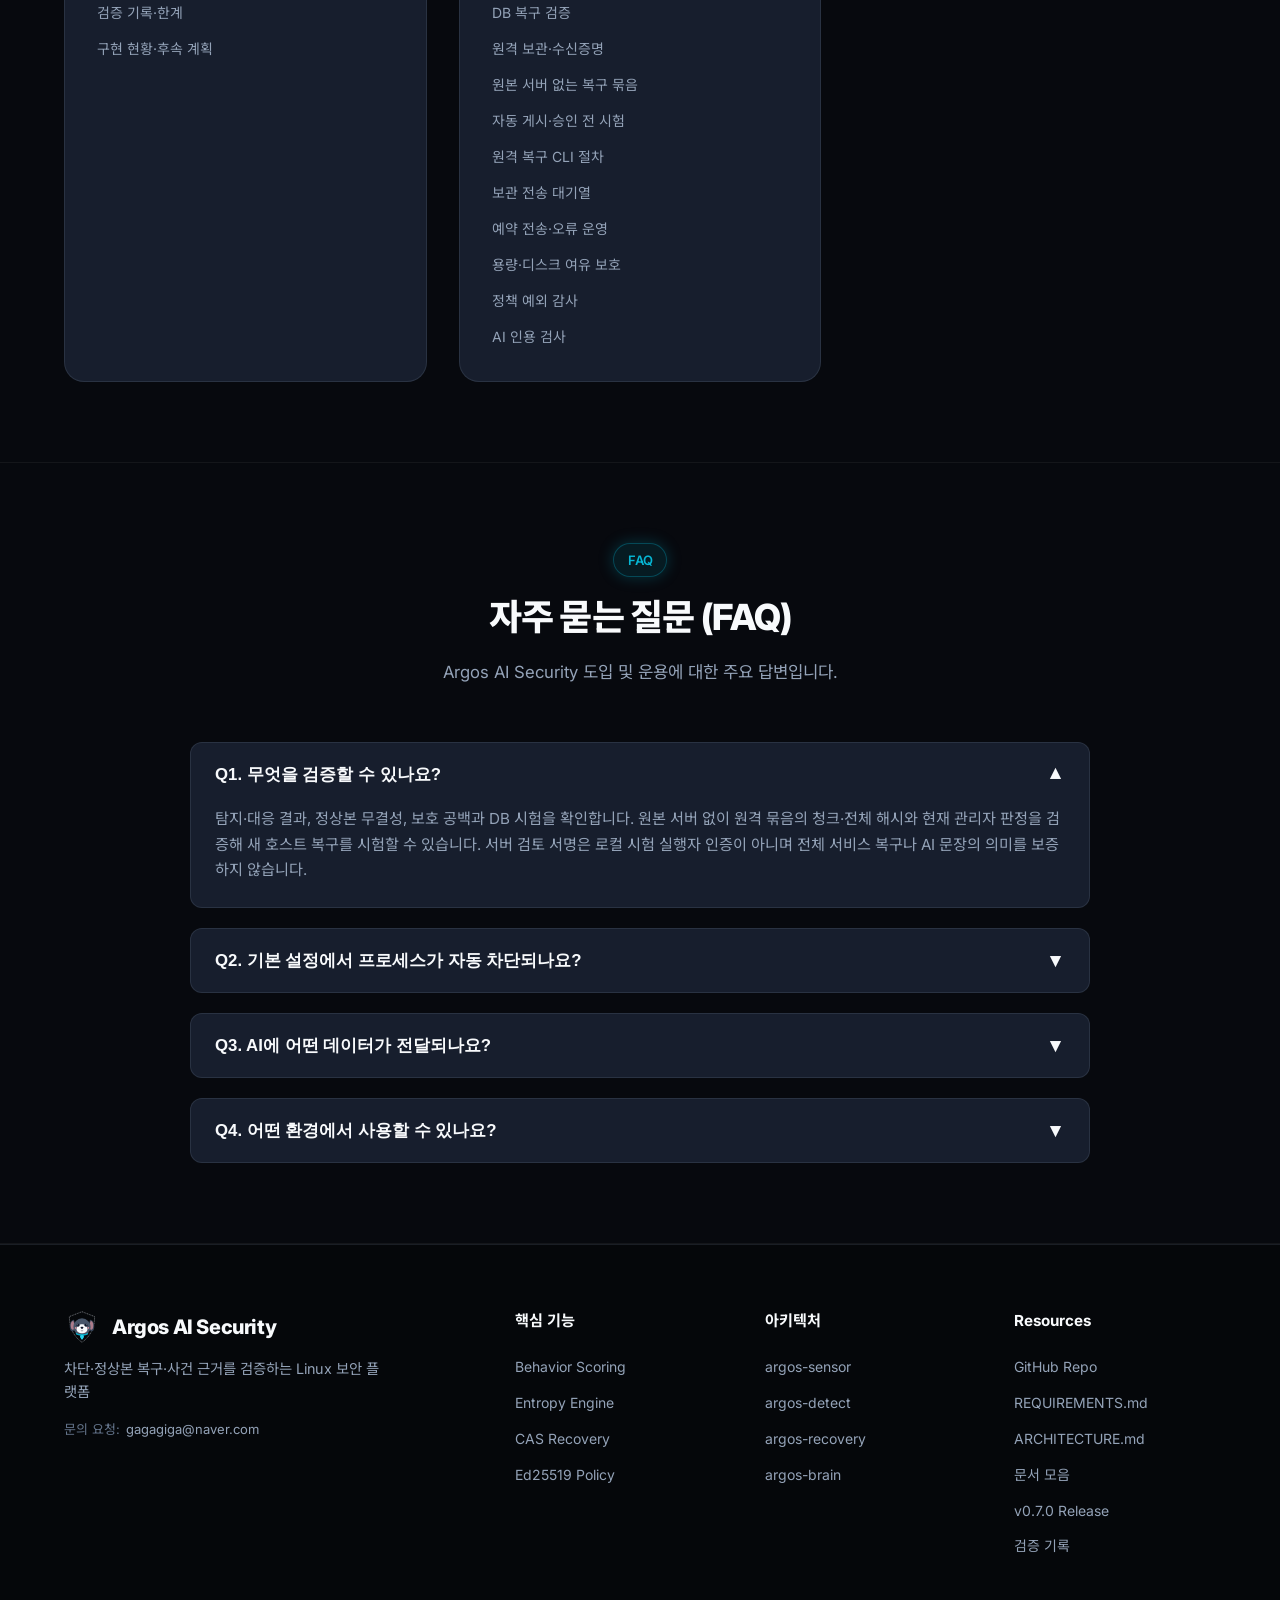
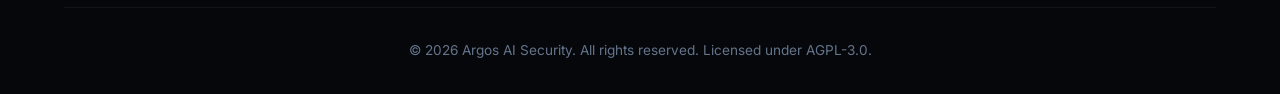
==== commit a82b393d: "feat: resume bundle publication and isolate preapproval recovery trials" ====
--- a/docs/index.html
+++ b/docs/index.html
@@ -5,8 +5,8 @@
   <meta name="viewport" content="width=device-width, initial-scale=1.0">
   
   <!-- Primary SEO Meta Tags -->
-  <title>Argos AI Security v0.6.0 | 검증 가능한 Linux 차단·복구</title>
-  <meta name="title" content="Argos AI Security v0.6.0 | 검증 가능한 Linux 차단·복구">
+  <title>Argos AI Security v0.7.0 | 검증 가능한 Linux 차단·복구</title>
+  <meta name="title" content="Argos AI Security v0.7.0 | 검증 가능한 Linux 차단·복구">
   <meta name="description" content="최대 1GiB 분할 백업, 원격 정상 판정·취소, 원본 서버와 로컬 DB 없는 복구 시험. Linux 행위 탐지·서명 정책·영속 큐·근거 기반 AI 조사를 함께 제공합니다.">
   <meta name="keywords" content="Argos AI Security, Linux Server Security, Ransomware Defense, AI Cybersecurity, Behavior Scoring, Shannon Entropy, Content-Addressable Storage, Ed25519 Policy, Ollama, Incident Evidence, Rust Security">
   <meta name="author" content="Argos AI Security Team">
@@ -22,14 +22,14 @@
   <!-- Open Graph / Facebook / LinkedIn (SEO) -->
   <meta property="og:type" content="website">
   <meta property="og:url" content="https://hkjang.github.io/ArgosAISecurity/">
-  <meta property="og:title" content="Argos AI Security v0.6.0 | 검증 가능한 Linux 차단·복구">
+  <meta property="og:title" content="Argos AI Security v0.7.0 | 검증 가능한 Linux 차단·복구">
   <meta property="og:description" content="최대 1GiB 분할 백업, 원격 정상 판정·취소, 원본 서버와 로컬 DB 없는 복구 시험. Linux 행위 탐지·서명 정책·영속 큐·근거 기반 AI 조사를 함께 제공합니다.">
   <meta property="og:site_name" content="Argos AI Security">
 
   <!-- Twitter Card (SEO) -->
   <meta name="twitter:card" content="summary">
   <meta name="twitter:url" content="https://hkjang.github.io/ArgosAISecurity/">
-  <meta name="twitter:title" content="Argos AI Security v0.6.0 | 검증 가능한 Linux 차단·복구">
+  <meta name="twitter:title" content="Argos AI Security v0.7.0 | 검증 가능한 Linux 차단·복구">
   <meta name="twitter:description" content="최대 1GiB 분할 백업, 원격 정상 판정·취소, 원본 서버와 로컬 DB 없는 복구 시험. Linux 행위 탐지·서명 정책·영속 큐·근거 기반 AI 조사를 함께 제공합니다.">
 
   <!-- Stylesheet -->
@@ -46,8 +46,8 @@
       "applicationCategory": "SecurityApplication",
       "description": "최대 1GiB 분할 백업, 원격 정상 판정·취소, 원본 서버와 로컬 DB 없는 복구 시험. Linux 행위 탐지·서명 정책·영속 큐·근거 기반 AI 조사를 함께 제공합니다.",
       "softwareVersion": "0.6.0",
-      "downloadUrl": "https://github.com/hkjang/ArgosAISecurity/releases/tag/v0.6.0",
-      "license": "https://github.com/hkjang/ArgosAISecurity/blob/v0.6.0/LICENSE",
+      "downloadUrl": "https://github.com/hkjang/ArgosAISecurity/releases/tag/v0.7.0",
+      "license": "https://github.com/hkjang/ArgosAISecurity/blob/v0.7.0/LICENSE",
       "offers": {
         "@type": "Offer",
         "price": "0",
@@ -86,7 +86,7 @@
           "name": "어떤 환경에서 사용할 수 있나요?",
           "acceptedAnswer": {
             "@type": "Answer",
-            "text": "v0.6.0 배포 바이너리는 GNU/Linux x86_64, glibc 2.39 이상용입니다. 소스 빌드 최소 Rust 버전은 1.86입니다. notify는 다른 OS 개발용 경로도 제공하지만 이번 릴리즈에서 Windows/macOS 바이너리와 실행 검증 결과는 제공하지 않습니다. fanotify·프로세스 대응·격리는 Linux 지원과 권한이 필요합니다."
+            "text": "v0.7.0 배포 바이너리는 GNU/Linux x86_64, glibc 2.39 이상용입니다. 소스 빌드 최소 Rust 버전은 1.86입니다. notify는 다른 OS 개발용 경로도 제공하지만 이번 릴리즈에서 Windows/macOS 바이너리와 실행 검증 결과는 제공하지 않습니다. fanotify·프로세스 대응·격리는 Linux 지원과 권한이 필요합니다."
           }
         }
       ]
@@ -150,15 +150,15 @@
       <div class="container">
         <div class="badge">
           <span class="badge-dot"></span>
-          <span data-i18n="hero_badge">v0.6.0 · Linux 보안 플랫폼</span>
+          <span data-i18n="hero_badge">v0.7.0 · Linux 보안 플랫폼</span>
         </div>
 
         <h1 data-i18n="hero_title">차단과 복구를 검증하는 Linux 보안<br><span class="text-gradient">Argos AI Security</span></h1>
 
-        <p class="subtitle" data-i18n="hero_subtitle">최대 1GiB 백업을 나눠 보관하고, 원본 서버와 로컬 DB 없이 새 호스트에서 복구를 시험합니다. 현재 원격 정상 판정과 청크·전체 해시를 함께 확인합니다.</p>
+        <p class="subtitle" data-i18n="hero_subtitle">등록한 번들의 전송과 게시를 중단 후 자동 재개합니다. 미승인 백업은 격리 시험으로 먼저 확인하고, 시험 결과와 운영 복구 승인을 구분합니다.</p>
 
         <div class="hero-cta">
-          <a href="https://github.com/hkjang/ArgosAISecurity/releases/tag/v0.6.0" class="btn-primary" data-i18n="btn_download">v0.6.0 다운로드</a>
+          <a href="https://github.com/hkjang/ArgosAISecurity/releases/tag/v0.7.0" class="btn-primary" data-i18n="btn_download">v0.7.0 다운로드</a>
           <a href="#quickstart" class="btn-primary" data-i18n="btn_quickstart">빠른 시작 가이드</a>
           <a href="#cli-demo" class="btn-secondary" data-i18n="btn_demo">CLI 데모 체험</a>
         </div>
@@ -166,7 +166,7 @@
         <!-- Metrics Bar -->
         <div class="metrics-bar">
           <div class="metric-item">
-            <div class="metric-value text-gradient" data-i18n="metric_time">v0.6.0</div>
+            <div class="metric-value text-gradient" data-i18n="metric_time">v0.7.0</div>
             <div class="metric-label" data-i18n="metric_time_label">공개 릴리즈</div>
           </div>
           <div class="metric-item">
@@ -220,8 +220,8 @@
             <div class="feature-icon">
               <svg width="24" height="24" fill="none" stroke="currentColor" viewBox="0 0 24 24"><path stroke-linecap="round" stroke-linejoin="round" stroke-width="2" d="M4 4v5h.582m15.356 2A8.001 8.001 0 004.582 9m0 0H9m11 11v-5h-.581m0 0a8.003 8.003 0 01-15.357-2m15.357 2H15"></path></svg>
             </div>
-            <h3 data-i18n="feat3_title">원본 서버 없는 복구 시험</h3>
-            <p data-i18n="feat3_desc">정상본 미리보기·사건 보존과 함께 원격 복구 묶음을 제공합니다. 관리자 정상 판정, 청크·전체 해시, 내장 계획의 DB 시험을 확인하며 로컬 시험 보고서는 무서명입니다.</p>
+            <h3 data-i18n="feat3_title">승인 전 격리 복구 시험</h3>
+            <p data-i18n="feat3_desc">unknown 백업을 격리해 DB 검사와 원격 판정을 확인합니다. 시험 성공이 운영 승인이 되지는 않으며, 현재 good 판정을 확인한 일반 복구 경로를 별도로 유지합니다.</p>
             <span class="feature-tag">argos-vault + argos-recovery</span>
           </div>
 
@@ -241,7 +241,7 @@
               <svg width="24" height="24" fill="none" stroke="currentColor" viewBox="0 0 24 24"><path stroke-linecap="round" stroke-linejoin="round" stroke-width="2" d="M9.663 17h4.673M12 3v1m6.364 1.636l-.707.707M21 12h-1M4 12H3m3.343-5.657l-.707-.707m2.828 9.9a5 5 0 117.072 0l-.548.547A3.374 3.374 0 0014 18.469V19a2 2 0 01-2 2h-1.686a2 2 0 01-1.996-1.854l-.066-.677a3.374 3.374 0 00-1.042-2.127l-.547-.547z"></path></svg>
             </div>
             <h3 data-i18n="feat5_title">근거 기반 AI·증거 패키지</h3>
-            <p data-i18n="feat5_desc">AI 인용을 실제 근거와 대조합니다. 작업 임대·완료 이력·예약 전송으로 보관 큐를 운영하며 서버는 용량을 제한합니다. 사건 증거 3파일의 자동 원자 묶음은 후속입니다.</p>
+            <p data-i18n="feat5_desc">AI 인용을 실제 근거와 대조하고, 구성 목록까지 영속 큐에 등록해 게시를 자동 재개합니다. 서버는 취소 기록 예산을 구분하고 확인 가능한 번들별 장애 영향을 제한합니다.</p>
             <span class="feature-tag">argos-brain (Claude API)</span>
           </div>
 
@@ -346,18 +346,18 @@
       <div class="container">
         <div class="section-header">
           <span class="badge">Quick Start</span>
-          <h2 class="section-title">v0.6.0 빠른 시작</h2>
+          <h2 class="section-title">v0.7.0 빠른 시작</h2>
           <p class="section-desc">배포 바이너리: GNU/Linux x86_64, glibc 2.39 이상. 소스 빌드: Rust 1.86 이상.</p>
           <p><a href="INSTALL_BINARY.md">설치·업그레이드</a> · <a href="FEATURE_AI.md">AI 제공자·모델 ID 설정</a></p>
         </div>
         <div style="background: #090d16; border: 1px solid var(--border-color); border-radius: var(--radius-lg); padding: 2rem; font-family: var(--font-mono); font-size: 0.9rem; color: #e2e8f0; overflow-x: auto;">
           <div style="color: var(--text-dim); margin: 1rem 0 0.5rem;"># 1. 릴리즈 파일 두 개를 내려받고 압축 파일 검증</div>
-<div style="color: #38bdf8;">curl -fLO https://github.com/hkjang/ArgosAISecurity/releases/download/v0.6.0/argos-v0.6.0-linux-x86_64-gnu.tar.gz</div>
-<div style="color: #38bdf8;">curl -fLO https://github.com/hkjang/ArgosAISecurity/releases/download/v0.6.0/SHA256SUMS</div>
+<div style="color: #38bdf8;">curl -fLO https://github.com/hkjang/ArgosAISecurity/releases/download/v0.7.0/argos-v0.7.0-linux-x86_64-gnu.tar.gz</div>
+<div style="color: #38bdf8;">curl -fLO https://github.com/hkjang/ArgosAISecurity/releases/download/v0.7.0/SHA256SUMS</div>
 <div style="color: #38bdf8;">sha256sum -c SHA256SUMS</div>
 <div style="color: var(--text-dim); margin: 1rem 0 0.5rem;"># 2. 압축을 풀고 감시·DB·백업 경로 설정 확인</div>
-<div style="color: #38bdf8;">tar -xzf argos-v0.6.0-linux-x86_64-gnu.tar.gz</div>
-<div style="color: #38bdf8;">cd argos-v0.6.0-linux-x86_64-gnu</div>
+<div style="color: #38bdf8;">tar -xzf argos-v0.7.0-linux-x86_64-gnu.tar.gz</div>
+<div style="color: #38bdf8;">cd argos-v0.7.0-linux-x86_64-gnu</div>
 <div style="color: #38bdf8;">cp config/argos.example.toml argos.toml</div>
 <div style="color: var(--text-dim); margin: 1rem 0 0.5rem;"># 3. 자동 차단이 꺼진 예제 설정으로 실행</div>
 <div style="color: #38bdf8;">./bin/argos-agent --config argos.toml</div>
@@ -367,10 +367,10 @@
       </div>
     </section>
 
-<section id="documentation"><div class="container"><div class="section-header"><span class="badge">v0.6.0</span><h2 class="section-title">사용·운영 문서</h2><p class="section-desc">설정 방법, 검증 명령과 확인된 한계를 함께 제공합니다.</p></div><div class="features-grid"><div class="feature-card"><h3>시작·업그레이드</h3><ul class="footer-links"><li><a href="https://github.com/hkjang/ArgosAISecurity/releases/tag/v0.6.0">v0.6.0 릴리즈</a></li><li><a href="INSTALL_BINARY.md">바이너리 설치</a></li><li><a href="SERVICE_CLI.md">CLI 사용 안내</a></li></ul></div>
+<section id="documentation"><div class="container"><div class="section-header"><span class="badge">v0.7.0</span><h2 class="section-title">사용·운영 문서</h2><p class="section-desc">설정 방법, 검증 명령과 확인된 한계를 함께 제공합니다.</p></div><div class="features-grid"><div class="feature-card"><h3>시작·업그레이드</h3><ul class="footer-links"><li><a href="https://github.com/hkjang/ArgosAISecurity/releases/tag/v0.7.0">v0.7.0 릴리즈</a></li><li><a href="INSTALL_BINARY.md">바이너리 설치</a></li><li><a href="SERVICE_CLI.md">CLI 사용 안내</a></li></ul></div>
 <div class="feature-card"><h3>탐지·정책</h3><ul class="footer-links"><li><a href="FEATURE_DETECTION.md">행위·내용 분석</a></li><li><a href="FEATURE_POLICY.md">정책 신뢰·사전 검증</a></li><li><a href="FEATURE_LINUX_ANALYSIS.md">Linux 설정·프로세스 자격</a></li></ul></div>
-<div class="feature-card"><h3>복구·조사</h3><ul class="footer-links"><li><a href="FEATURE_RECOVERY.md">원본 서버 없는 복구 시험</a></li><li><a href="FEATURE_EVIDENCE_PACKAGE.md">증거 패키지</a></li><li><a href="FEATURE_AI.md">AI 조사·조회형 MCP</a></li></ul></div>
-<div class="feature-card"><h3>운영·검증</h3><ul class="footer-links"><li><a href="FEATURE_RELIABILITY.md">전송·보호 상태</a></li><li><a href="PLATFORM_VALIDATION.md">검증 기록·한계</a></li><li><a href="ROADMAP.md">구현 현황·후속 계획</a></li></ul></div><div class="feature-card"><h3>검증 확장</h3><ul class="footer-links"><li><a href="FEATURE_COVERAGE.md">보호 공백·전달 시험</a></li><li><a href="FEATURE_SERVICE_RECOVERY.md">DB 복구 검증</a></li><li><a href="FEATURE_REMOTE_VAULT.md">원격 보관·수신증명</a></li><li><a href="FEATURE_RECOVERY_BUNDLE.md">원본 서버 없는 복구 묶음</a></li><li><a href="FEATURE_RECOVERY_BUNDLE_CLI.md">원격 복구 CLI 절차</a></li><li><a href="FEATURE_VAULT_QUEUE.md">보관 전송 대기열</a></li><li><a href="FEATURE_VAULT_SCHEDULER.md">예약 전송·오류 운영</a></li><li><a href="FEATURE_VAULT_CAPACITY.md">용량·디스크 여유 보호</a></li><li><a href="FEATURE_EXCEPTION_AUDIT.md">정책 예외 감사</a></li><li><a href="FEATURE_AI_VALIDATION.md">AI 인용 검사</a></li></ul></div></div></div></section>
+<div class="feature-card"><h3>복구·조사</h3><ul class="footer-links"><li><a href="FEATURE_RECOVERY.md">승인 전 격리 복구 시험</a></li><li><a href="FEATURE_EVIDENCE_PACKAGE.md">증거 패키지</a></li><li><a href="FEATURE_AI.md">AI 조사·조회형 MCP</a></li></ul></div>
+<div class="feature-card"><h3>운영·검증</h3><ul class="footer-links"><li><a href="FEATURE_RELIABILITY.md">전송·보호 상태</a></li><li><a href="PLATFORM_VALIDATION.md">검증 기록·한계</a></li><li><a href="ROADMAP.md">구현 현황·후속 계획</a></li></ul></div><div class="feature-card"><h3>검증 확장</h3><ul class="footer-links"><li><a href="FEATURE_COVERAGE.md">보호 공백·전달 시험</a></li><li><a href="FEATURE_SERVICE_RECOVERY.md">DB 복구 검증</a></li><li><a href="FEATURE_REMOTE_VAULT.md">원격 보관·수신증명</a></li><li><a href="FEATURE_RECOVERY_BUNDLE.md">원본 서버 없는 복구 묶음</a></li><li><a href="FEATURE_BUNDLE_OPERATIONS.md">자동 게시·승인 전 시험</a></li><li><a href="FEATURE_RECOVERY_BUNDLE_CLI.md">원격 복구 CLI 절차</a></li><li><a href="FEATURE_VAULT_QUEUE.md">보관 전송 대기열</a></li><li><a href="FEATURE_VAULT_SCHEDULER.md">예약 전송·오류 운영</a></li><li><a href="FEATURE_VAULT_CAPACITY.md">용량·디스크 여유 보호</a></li><li><a href="FEATURE_EXCEPTION_AUDIT.md">정책 예외 감사</a></li><li><a href="FEATURE_AI_VALIDATION.md">AI 인용 검사</a></li></ul></div></div></div></section>
 
     <!-- FAQ Accordion Section -->
     <section id="faq">
@@ -415,7 +415,7 @@
               <span data-i18n="faq4_q">Q4. 어떤 환경에서 사용할 수 있나요?</span>
               <span class="faq-icon">▼</span>
             </button>
-            <div class="faq-answer" data-i18n="faq4_a">v0.6.0 배포 바이너리는 GNU/Linux x86_64, glibc 2.39 이상용입니다. 소스 빌드 최소 Rust 버전은 1.86입니다. notify는 다른 OS 개발용 경로도 제공하지만 이번 릴리즈에서 Windows/macOS 바이너리와 실행 검증 결과는 제공하지 않습니다. fanotify·프로세스 대응·격리는 Linux 지원과 권한이 필요합니다.</div>
+            <div class="faq-answer" data-i18n="faq4_a">v0.7.0 배포 바이너리는 GNU/Linux x86_64, glibc 2.39 이상용입니다. 소스 빌드 최소 Rust 버전은 1.86입니다. notify는 다른 OS 개발용 경로도 제공하지만 이번 릴리즈에서 Windows/macOS 바이너리와 실행 검증 결과는 제공하지 않습니다. fanotify·프로세스 대응·격리는 Linux 지원과 권한이 필요합니다.</div>
           </div>
         </div>
       </div>
@@ -467,7 +467,7 @@
             <li><a href="REQUIREMENTS.md" target="_blank">REQUIREMENTS.md</a></li>
             <li><a href="ARCHITECTURE.md" target="_blank">ARCHITECTURE.md</a></li>
             <li><a href="#documentation">문서 모음</a></li>
-            <li><a href="https://github.com/hkjang/ArgosAISecurity/releases/tag/v0.6.0">v0.6.0 Release</a></li>
+            <li><a href="https://github.com/hkjang/ArgosAISecurity/releases/tag/v0.7.0">v0.7.0 Release</a></li>
             <li><a href="PLATFORM_VALIDATION.md">검증 기록</a></li>
           </ul>
         </div>
